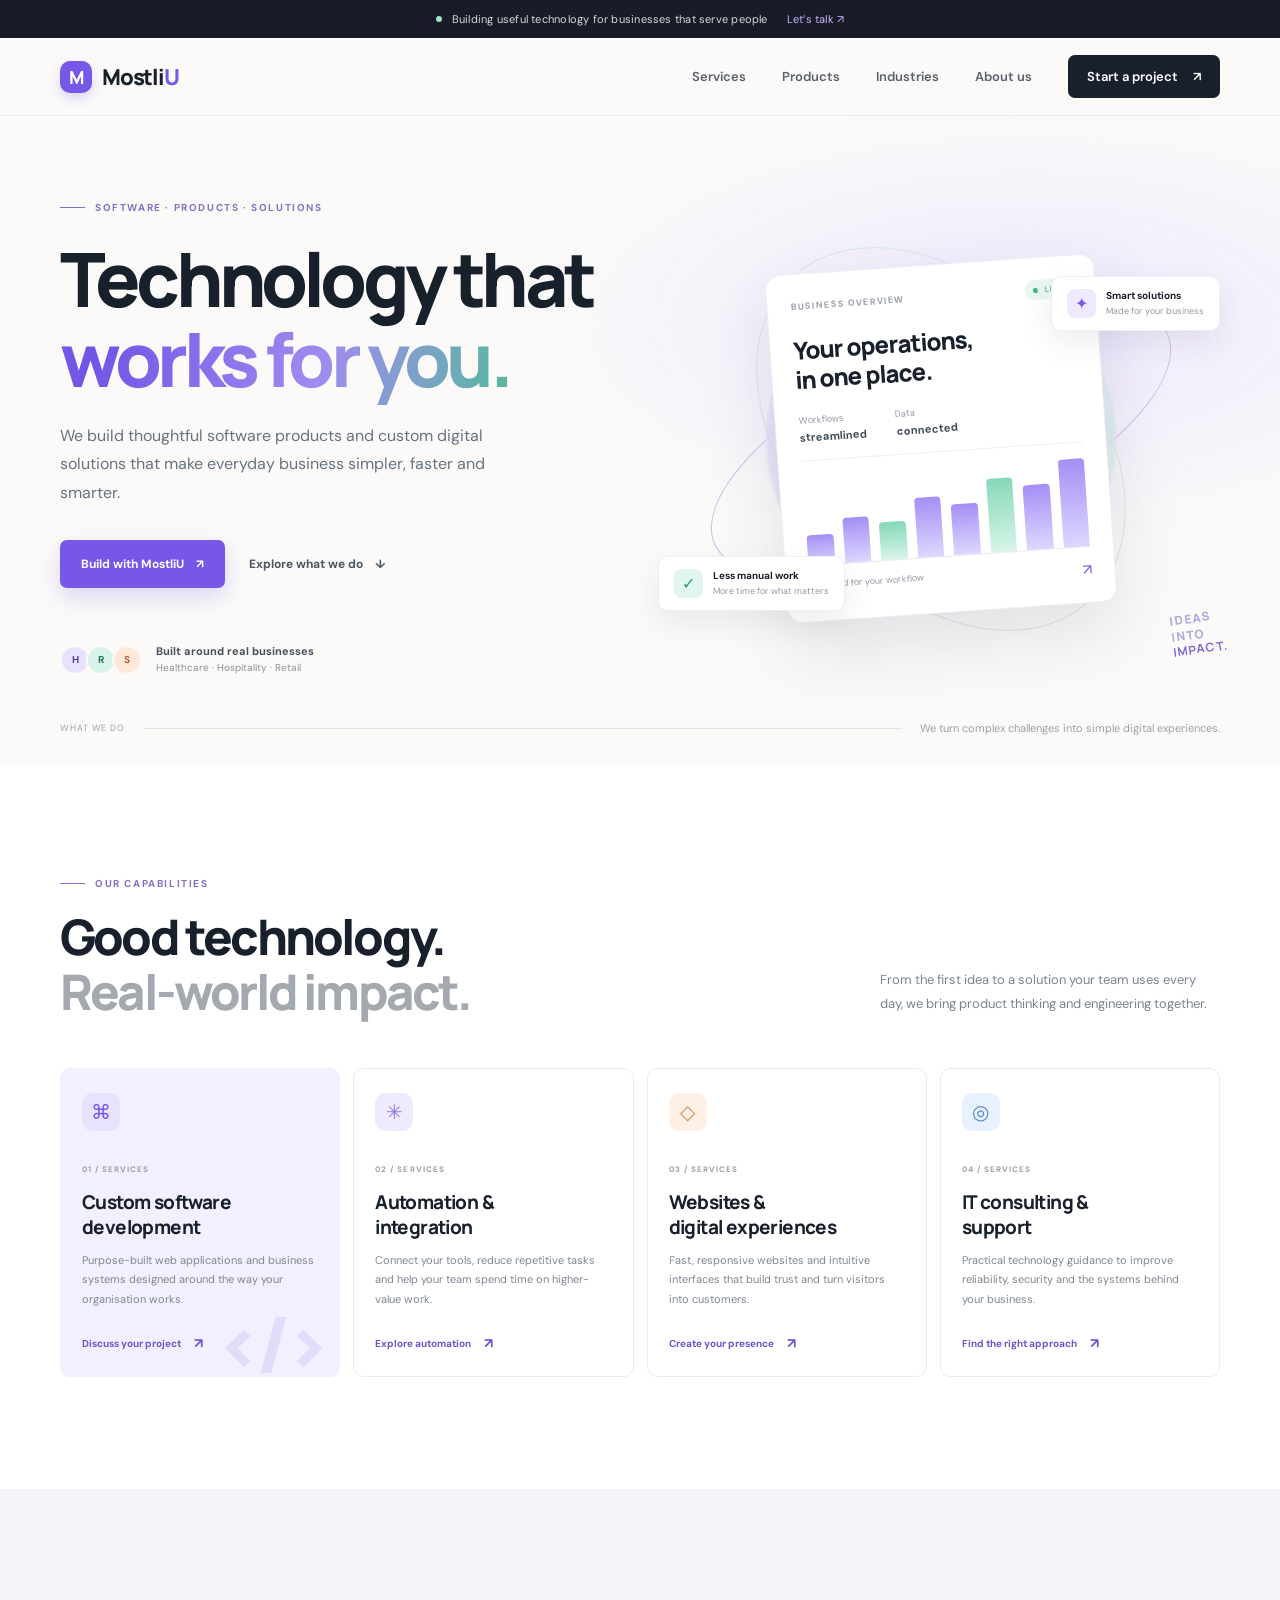
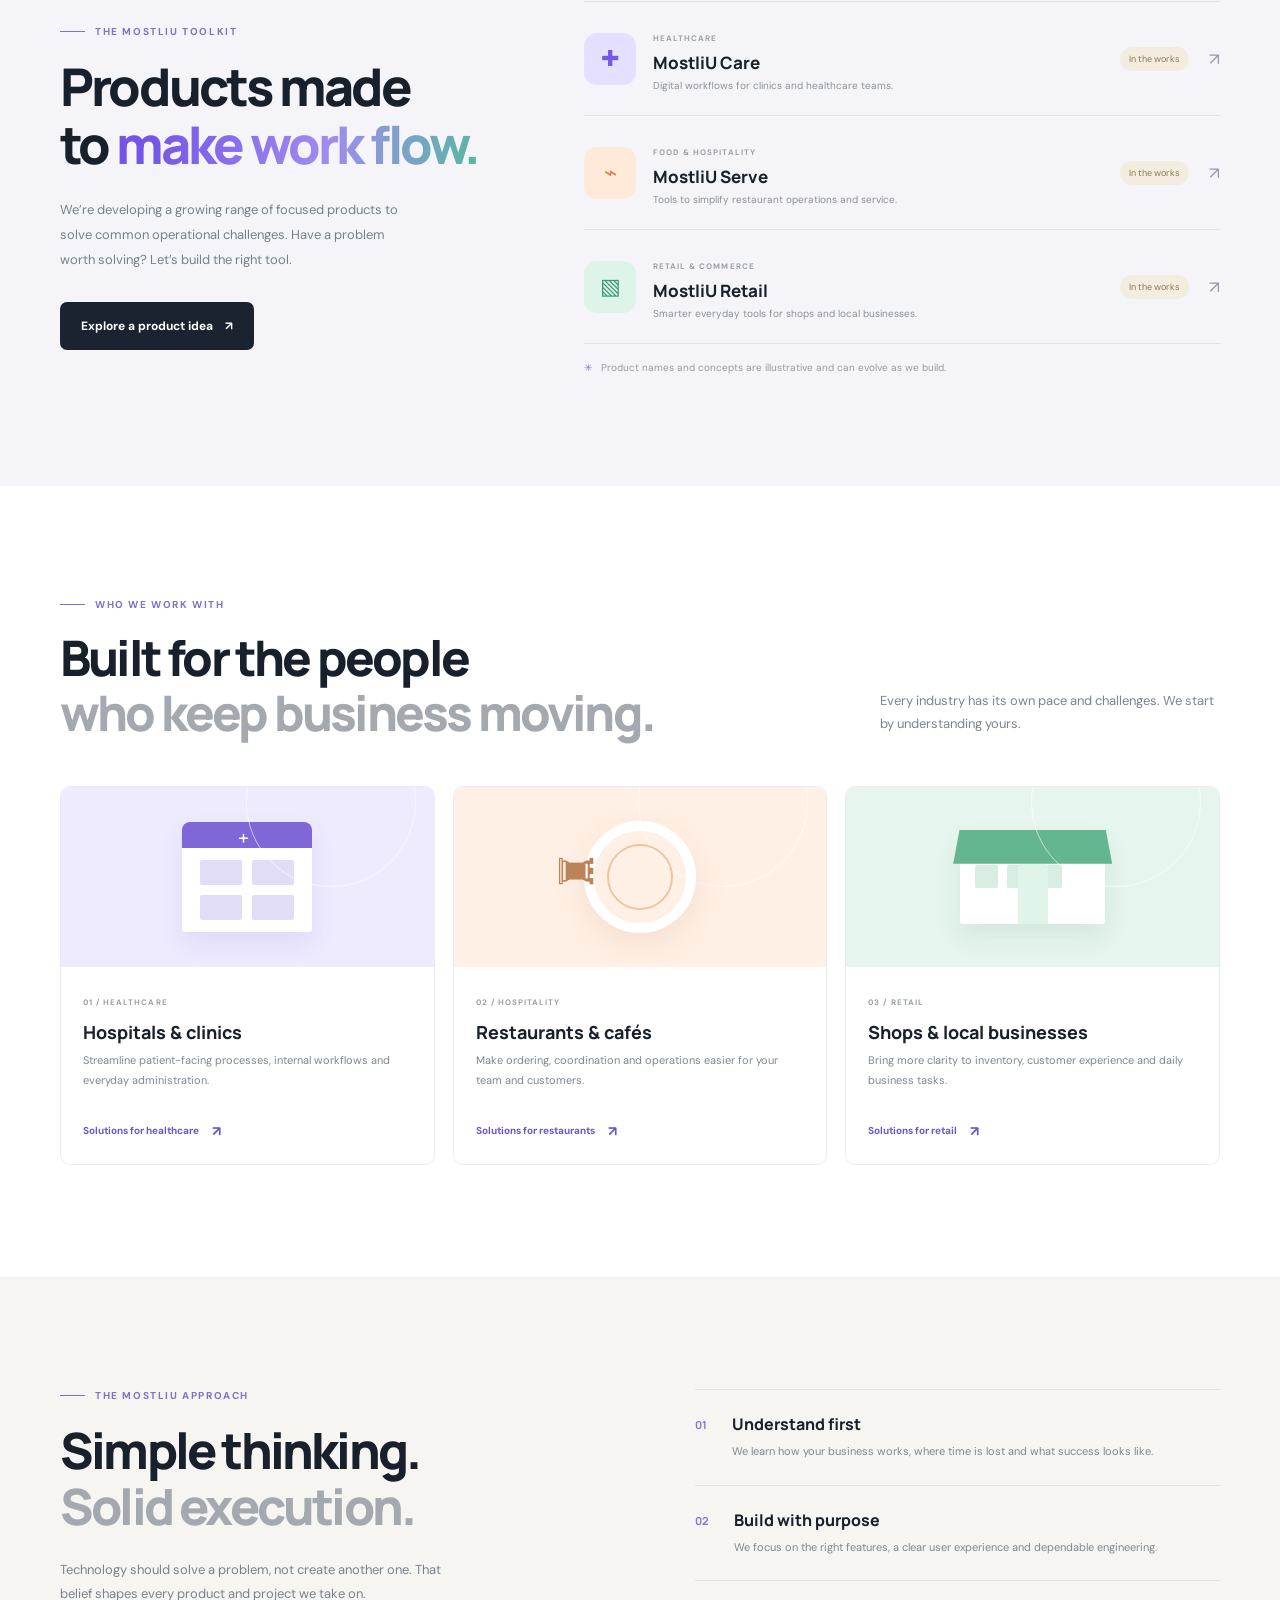
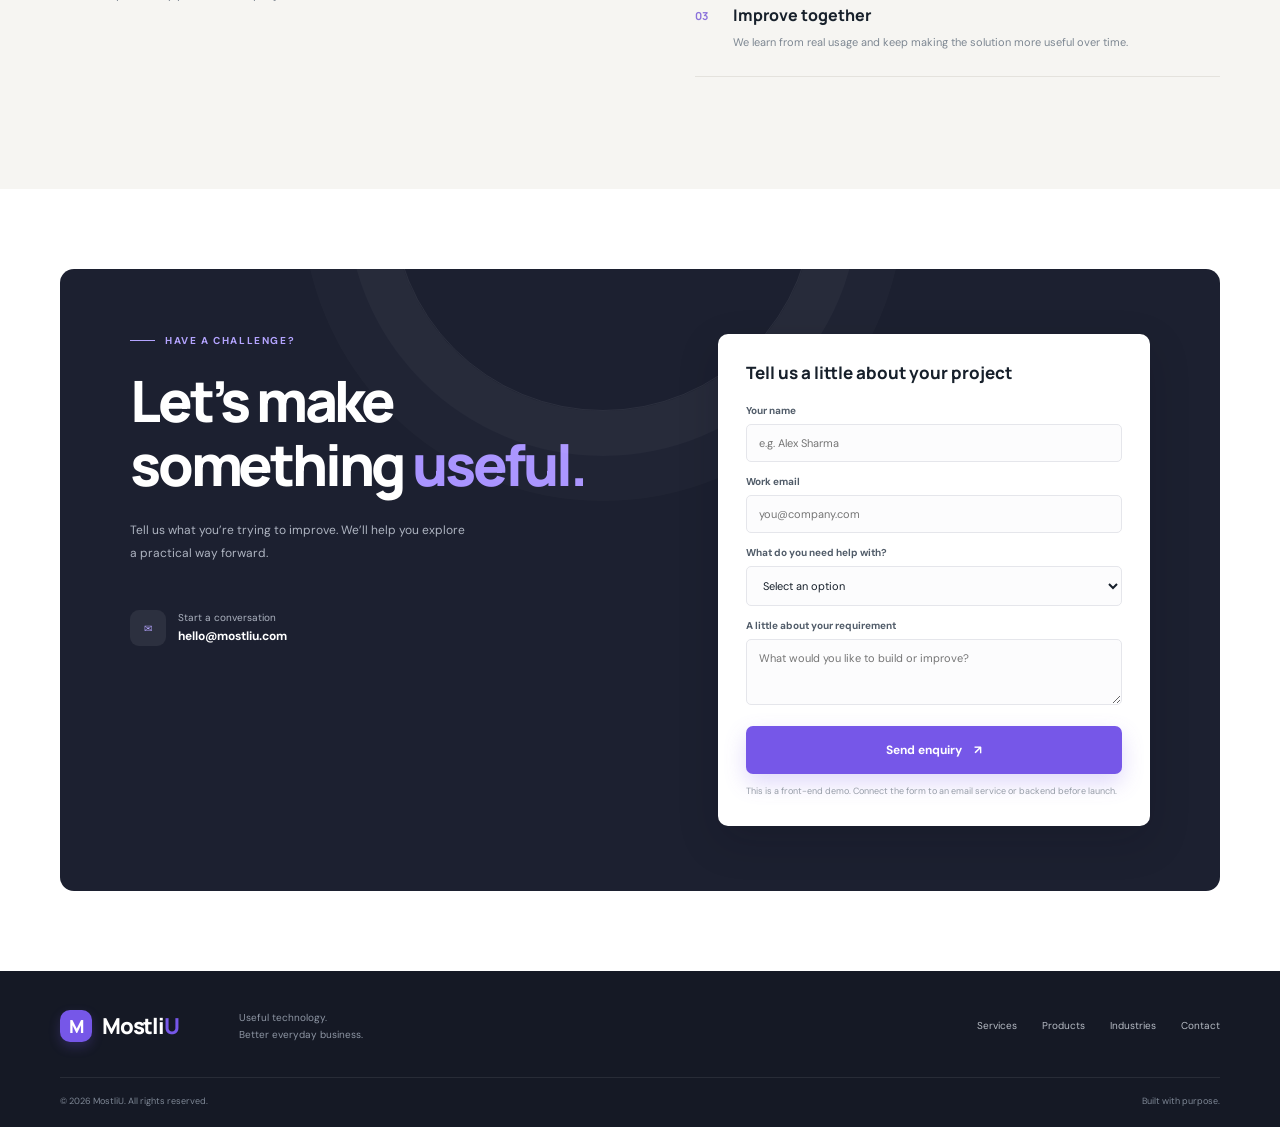
==== index.html @ 5605ac16 "Add files via upload" ====
<!DOCTYPE html>
<html lang="en">
<head>
  <meta charset="UTF-8" />
  <meta name="viewport" content="width=device-width, initial-scale=1.0" />
  <meta name="description" content="MostliU builds practical software products and digital solutions for hospitals, restaurants, retailers and growing businesses." />
  <title>MostliU — Software that moves your business forward</title>
  <link rel="preconnect" href="https://fonts.googleapis.com">
  <link rel="preconnect" href="https://fonts.gstatic.com" crossorigin>
  <link href="https://fonts.googleapis.com/css2?family=DM+Sans:wght@400;500;600;700&family=Manrope:wght@400;500;600;700;800&display=swap" rel="stylesheet">
  <link rel="stylesheet" href="styles.css" />
</head>
<body>
  <div class="announcement">
    <span class="announcement-dot"></span>
    Building useful technology for businesses that serve people
    <a href="#contact">Let’s talk <span aria-hidden="true">↗</span></a>
  </div>

  <header class="site-header">
    <nav class="nav container" aria-label="Main navigation">
      <a class="brand" href="#home" aria-label="MostliU home">
        <span class="brand-mark">M</span><span>Mostli<span class="brand-accent">U</span></span>
      </a>
      <button class="menu-toggle" id="menuToggle" aria-label="Open navigation" aria-expanded="false">
        <span></span><span></span>
      </button>
      <div class="nav-links" id="navLinks">
        <a href="#services">Services</a>
        <a href="#products">Products</a>
        <a href="#industries">Industries</a>
        <a href="#about">About us</a>
        <a class="nav-cta" href="#contact">Start a project <span>↗</span></a>
      </div>
    </nav>
  </header>

  <main>
    <section class="hero section" id="home">
      <div class="hero-grid container">
        <div class="hero-copy">
          <div class="eyebrow"><span class="eyebrow-line"></span> SOFTWARE · PRODUCTS · SOLUTIONS</div>
          <h1>Technology that<br><span class="text-gradient">works for you.</span></h1>
          <p class="hero-description">We build thoughtful software products and custom digital solutions that make everyday business simpler, faster and smarter.</p>
          <div class="hero-actions">
            <a class="button button-primary" href="#contact">Build with MostliU <span>↗</span></a>
            <a class="button button-quiet" href="#services">Explore what we do <span>↓</span></a>
          </div>
          <div class="hero-proof">
            <div class="proof-avatars"><span>H</span><span>R</span><span>S</span></div>
            <p><strong>Built around real businesses</strong><br><span>Healthcare · Hospitality · Retail</span></p>
          </div>
        </div>
        <div class="hero-visual" aria-label="Illustration of connected business software">
          <div class="visual-orbit orbit-one"></div><div class="visual-orbit orbit-two"></div>
          <div class="visual-glow"></div>
          <div class="dashboard-card">
            <div class="dash-top"><span class="dash-label">BUSINESS OVERVIEW</span><span class="live-pill"><i></i> LIVE</span></div>
            <div class="dash-heading">Your operations,<br>in one place.</div>
            <div class="dash-stats">
              <div><span>Workflows</span><strong> streamlined</strong></div>
              <div><span>Data</span><strong> connected</strong></div>
            </div>
            <div class="chart"><div class="chart-bars"><i style="height:34%"></i><i style="height:51%"></i><i style="height:43%"></i><i style="height:68%"></i><i style="height:58%"></i><i style="height:84%"></i><i style="height:73%"></i><i style="height:100%"></i></div></div>
            <div class="dash-footer"><span>Designed for your workflow</span><span class="footer-arrow">↗</span></div>
          </div>
          <div class="float-card float-card-top"><span class="float-icon purple">✦</span><div><strong>Smart solutions</strong><small>Made for your business</small></div></div>
          <div class="float-card float-card-bottom"><span class="float-icon mint">✓</span><div><strong>Less manual work</strong><small>More time for what matters</small></div></div>
          <div class="hero-stamp">IDEAS<br>INTO<br><b>IMPACT.</b></div>
        </div>
      </div>
      <div class="hero-bottom container"><span>WHAT WE DO</span><div></div><span>We turn complex challenges into simple digital experiences.</span></div>
    </section>

    <section class="section services-section" id="services">
      <div class="container">
        <div class="section-heading">
          <div><div class="eyebrow"><span class="eyebrow-line"></span> OUR CAPABILITIES</div><h2>Good technology.<br><span class="muted-heading">Real-world impact.</span></h2></div>
          <p>From the first idea to a solution your team uses every day, we bring product thinking and engineering together.</p>
        </div>
        <div class="service-grid">
          <article class="service-card service-featured">
            <div class="card-icon">⌘</div><span class="card-number">01 / SERVICES</span>
            <h3>Custom software<br>development</h3>
            <p>Purpose-built web applications and business systems designed around the way your organisation works.</p>
            <a href="#contact" class="text-link">Discuss your project <span>↗</span></a>
            <div class="service-decoration decoration-code">&lt;/&gt;</div>
          </article>
          <article class="service-card">
            <div class="card-icon icon-lilac">✳</div><span class="card-number">02 / SERVICES</span>
            <h3>Automation &<br>integration</h3>
            <p>Connect your tools, reduce repetitive tasks and help your team spend time on higher-value work.</p>
            <a href="#contact" class="text-link">Explore automation <span>↗</span></a>
          </article>
          <article class="service-card">
            <div class="card-icon icon-peach">◇</div><span class="card-number">03 / SERVICES</span>
            <h3>Websites &<br>digital experiences</h3>
            <p>Fast, responsive websites and intuitive interfaces that build trust and turn visitors into customers.</p>
            <a href="#contact" class="text-link">Create your presence <span>↗</span></a>
          </article>
          <article class="service-card">
            <div class="card-icon icon-blue">◎</div><span class="card-number">04 / SERVICES</span>
            <h3>IT consulting &<br>support</h3>
            <p>Practical technology guidance to improve reliability, security and the systems behind your business.</p>
            <a href="#contact" class="text-link">Find the right approach <span>↗</span></a>
          </article>
        </div>
      </div>
    </section>

    <section class="section products-section" id="products">
      <div class="container product-layout">
        <div class="product-intro">
          <div class="eyebrow"><span class="eyebrow-line"></span> THE MOSTLIU TOOLKIT</div>
          <h2>Products made<br>to <span class="text-gradient">make work flow.</span></h2>
          <p>We’re developing a growing range of focused products to solve common operational challenges. Have a problem worth solving? Let’s build the right tool.</p>
          <a class="button button-dark" href="#contact">Explore a product idea <span>↗</span></a>
        </div>
        <div class="product-list">
          <article class="product-item">
            <div class="product-symbol symbol-hospital">✚</div>
            <div class="product-info"><span class="product-type">HEALTHCARE</span><h3>MostliU Care</h3><p>Digital workflows for clinics and healthcare teams.</p></div>
            <span class="product-status">In the works</span><span class="product-arrow">↗</span>
          </article>
          <article class="product-item">
            <div class="product-symbol symbol-food">⌁</div>
            <div class="product-info"><span class="product-type">FOOD & HOSPITALITY</span><h3>MostliU Serve</h3><p>Tools to simplify restaurant operations and service.</p></div>
            <span class="product-status">In the works</span><span class="product-arrow">↗</span>
          </article>
          <article class="product-item">
            <div class="product-symbol symbol-shop">▧</div>
            <div class="product-info"><span class="product-type">RETAIL & COMMERCE</span><h3>MostliU Retail</h3><p>Smarter everyday tools for shops and local businesses.</p></div>
            <span class="product-status">In the works</span><span class="product-arrow">↗</span>
          </article>
          <div class="product-note"><span>✳</span> Product names and concepts are illustrative and can evolve as we build.</div>
        </div>
      </div>
    </section>

    <section class="section industries-section" id="industries">
      <div class="container">
        <div class="section-heading industries-heading">
          <div><div class="eyebrow"><span class="eyebrow-line"></span> WHO WE WORK WITH</div><h2>Built for the people<br><span class="muted-heading">who keep business moving.</span></h2></div>
          <p>Every industry has its own pace and challenges. We start by understanding yours.</p>
        </div>
        <div class="industry-grid">
          <article class="industry-card">
            <div class="industry-art hospital-art"><div class="hospital-building"><span>+</span><i></i><i></i><i></i><i></i></div><div class="art-orb"></div></div>
            <div class="industry-content"><span>01 / HEALTHCARE</span><h3>Hospitals & clinics</h3><p>Streamline patient-facing processes, internal workflows and everyday administration.</p><a href="#contact" class="text-link">Solutions for healthcare <span>↗</span></a></div>
          </article>
          <article class="industry-card">
            <div class="industry-art restaurant-art"><div class="plate"><div></div></div><div class="fork">♜</div><div class="art-orb"></div></div>
            <div class="industry-content"><span>02 / HOSPITALITY</span><h3>Restaurants & cafés</h3><p>Make ordering, coordination and operations easier for your team and customers.</p><a href="#contact" class="text-link">Solutions for restaurants <span>↗</span></a></div>
          </article>
          <article class="industry-card">
            <div class="industry-art retail-art"><div class="store"><span></span><i></i><i></i><i></i></div><div class="art-orb"></div></div>
            <div class="industry-content"><span>03 / RETAIL</span><h3>Shops & local businesses</h3><p>Bring more clarity to inventory, customer experience and daily business tasks.</p><a href="#contact" class="text-link">Solutions for retail <span>↗</span></a></div>
          </article>
        </div>
      </div>
    </section>

    <section class="section approach-section" id="about">
      <div class="container approach-layout">
        <div><div class="eyebrow"><span class="eyebrow-line"></span> THE MOSTLIU APPROACH</div><h2>Simple thinking.<br><span class="muted-heading">Solid execution.</span></h2><p class="approach-lead">Technology should solve a problem, not create another one. That belief shapes every product and project we take on.</p></div>
        <div class="steps">
          <div class="step"><span>01</span><div><h3>Understand first</h3><p>We learn how your business works, where time is lost and what success looks like.</p></div></div>
          <div class="step"><span>02</span><div><h3>Build with purpose</h3><p>We focus on the right features, a clear user experience and dependable engineering.</p></div></div>
          <div class="step"><span>03</span><div><h3>Improve together</h3><p>We learn from real usage and keep making the solution more useful over time.</p></div></div>
        </div>
      </div>
    </section>

    <section class="contact-section section" id="contact">
      <div class="container contact-panel">
        <div class="contact-copy"><div class="eyebrow eyebrow-light"><span class="eyebrow-line"></span> HAVE A CHALLENGE?</div><h2>Let’s make<br>something <span>useful.</span></h2><p>Tell us what you’re trying to improve. We’ll help you explore a practical way forward.</p><div class="contact-detail"><span class="contact-detail-icon">✉</span><span>Start a conversation<br><strong>hello@mostliu.com</strong></span></div></div>
        <form class="contact-form" id="contactForm">
          <h3>Tell us a little about your project</h3>
          <label for="name">Your name</label><input id="name" name="name" type="text" placeholder="e.g. Alex Sharma" required>
          <label for="email">Work email</label><input id="email" name="email" type="email" placeholder="you@company.com" required>
          <label for="business">What do you need help with?</label>
          <select id="business" name="business" required><option value="">Select an option</option><option>Custom software</option><option>Hospital / healthcare solution</option><option>Restaurant / hospitality solution</option><option>Retail / shop solution</option><option>Website development</option><option>Automation / integration</option><option>Something else</option></select>
          <label for="message">A little about your requirement</label><textarea id="message" name="message" rows="3" placeholder="What would you like to build or improve?"></textarea>
          <button class="button button-primary submit-button" type="submit">Send enquiry <span>↗</span></button>
          <p class="form-message" id="formMessage" role="status">This is a front-end demo. Connect the form to an email service or backend before launch.</p>
        </form>
      </div>
    </section>
  </main>

  <footer class="footer">
    <div class="container footer-main"><a class="brand brand-footer" href="#home"><span class="brand-mark">M</span><span>Mostli<span class="brand-accent">U</span></span></a><p>Useful technology.<br>Better everyday business.</p><div class="footer-links"><a href="#services">Services</a><a href="#products">Products</a><a href="#industries">Industries</a><a href="#contact">Contact</a></div></div>
    <div class="container footer-bottom"><span>© <span id="year"></span> MostliU. All rights reserved.</span><span>Built with purpose.</span></div>
  </footer>
  <script src="script.js"></script>
</body>
</html>
---- styles.css ----
@import url('https://fonts.googleapis.com/css2?family=DM+Sans:wght@400;500;600;700&family=Manrope:wght@400;500;600;700;800&display=swap');
:root{--ink:#17202b;--muted:#66717e;--purple:#7657e8;--purple-dark:#5c40c7;--mint:#baf2dd;--paper:#fbfaf8;--line:#e9e8e5;--font:'DM Sans',sans-serif;--display:'Manrope',sans-serif}
*{box-sizing:border-box}html{scroll-behavior:smooth;scroll-padding-top:90px}body{margin:0;background:var(--paper);color:var(--ink);font-family:var(--font);-webkit-font-smoothing:antialiased}a{color:inherit;text-decoration:none}.container{width:min(1160px,calc(100% - 48px));margin:auto}.section{padding:112px 0}.announcement{height:38px;background:#191b27;color:#d8d7e1;display:flex;align-items:center;justify-content:center;gap:10px;font-size:11px;letter-spacing:.02em}.announcement a{color:#c6b8ff;margin-left:9px}.announcement-dot{width:6px;height:6px;border-radius:50%;background:#9ee6c8}.site-header{height:78px;background:rgba(251,250,248,.92);backdrop-filter:blur(12px);position:sticky;top:0;z-index:10;border-bottom:1px solid rgba(20,25,35,.06)}.nav{height:100%;display:flex;align-items:center;justify-content:space-between}.brand{display:flex;align-items:center;gap:10px;font:800 22px var(--display);letter-spacing:-1.2px}.brand-mark{height:32px;width:32px;border-radius:10px;background:var(--purple);color:white;display:grid;place-items:center;font:800 18px var(--display);letter-spacing:-1px;box-shadow:0 5px 12px #7657e83d}.brand-accent{color:var(--purple)}.nav-links{display:flex;align-items:center;gap:36px;font-size:13px;font-weight:600;color:#58616d}.nav-links>a:not(.nav-cta):hover,.footer-links a:hover{color:var(--purple)}.nav-cta{background:var(--ink);color:white;padding:13px 19px;border-radius:7px}.nav-cta span,.button span{margin-left:12px}.menu-toggle{display:none;background:none;border:0;padding:8px}.menu-toggle span{display:block;width:23px;height:2px;background:var(--ink);margin:5px}
.hero{padding:85px 0 30px;overflow:hidden;background:radial-gradient(ellipse at 80% 32%,#eee9ff 0,transparent 36%),var(--paper)}.hero-grid{display:grid;grid-template-columns:1fr 1fr;align-items:center;gap:45px;min-height:475px}.eyebrow{display:flex;align-items:center;gap:10px;color:#8270c6;font-size:10px;font-weight:700;letter-spacing:.16em}.eyebrow-line{width:25px;height:1px;background:currentColor}.hero h1,.section h2,.contact-copy h2{font:800 clamp(48px,6vw,75px)/1.07 var(--display);letter-spacing:-4.8px;margin:25px 0 22px}.text-gradient{background:linear-gradient(100deg,#7455e6 10%,#a08bf0 58%,#57b99e 100%);-webkit-background-clip:text;background-clip:text;color:transparent}.hero-description{max-width:480px;color:#687381;font-size:16px;line-height:1.8}.hero-actions{display:flex;align-items:center;gap:24px;margin-top:32px}.button{display:inline-flex;align-items:center;justify-content:center;border:0;border-radius:7px;padding:16px 21px;font:700 12px var(--font);cursor:pointer;transition:transform .2s,box-shadow .2s}.button:hover{transform:translateY(-2px)}.button-primary{background:var(--purple);color:white;box-shadow:0 9px 22px #7657e83b}.button-primary:hover{background:var(--purple-dark);box-shadow:0 12px 26px #7657e84a}.button-quiet{padding-left:0;color:#4c5663}.hero-proof{display:flex;align-items:center;gap:14px;margin-top:55px}.proof-avatars{display:flex;padding-left:4px}.proof-avatars span{width:30px;height:30px;margin-left:-4px;border:2px solid var(--paper);border-radius:50%;display:grid;place-items:center;font-size:10px;font-weight:700;color:#4d3b9e;background:#e9e2ff}.proof-avatars span:nth-child(2){background:#d9f3e8;color:#27795d}.proof-avatars span:nth-child(3){background:#ffe8d8;color:#a75c37}.hero-proof p{font-size:10px;line-height:1.6;color:#88909a;margin:0}.hero-proof strong{font-size:11px;color:#46505c}.hero-visual{height:450px;position:relative;display:grid;place-items:center}.visual-glow{position:absolute;width:350px;height:350px;border-radius:50%;background:linear-gradient(135deg,#e5dcff,#d9f5e9);filter:blur(1px);opacity:.8}.visual-orbit{position:absolute;border:1px solid #c9bee9;border-radius:50%;transform:rotate(-25deg)}.orbit-one{width:500px;height:190px}.orbit-two{width:440px;height:300px;transform:rotate(48deg);border-color:#d6e9e1}.dashboard-card{position:relative;width:330px;background:#fff;border:1px solid #efedf3;border-radius:15px;padding:22px 23px;box-shadow:0 28px 70px #44376b22;transform:rotate(-4deg);z-index:2}.dash-top{display:flex;justify-content:space-between;align-items:center}.dash-label,.card-number,.product-type,.industry-content>span{font-size:9px;letter-spacing:.13em;font-weight:700;color:#9aa0aa}.live-pill{font-size:8px;letter-spacing:.1em;color:#3c9c78;background:#e8f8f0;border-radius:20px;padding:5px 8px}.live-pill i{display:inline-block;width:5px;height:5px;background:#43b78b;border-radius:50%;margin-right:4px}.dash-heading{font:800 24px/1.2 var(--display);letter-spacing:-1px;margin:20px 0}.dash-stats{display:flex;gap:30px;border-bottom:1px solid #eeeef1;padding-bottom:16px}.dash-stats div{display:flex;flex-direction:column;gap:4px}.dash-stats span{font-size:9px;color:#9299a3}.dash-stats strong{font-size:11px;color:#414c59}.chart{height:105px;padding:16px 0 0}.chart-bars{height:100%;display:flex;align-items:end;gap:10px;border-bottom:1px solid #eceaf1}.chart-bars i{flex:1;border-radius:4px 4px 0 0;background:linear-gradient(180deg,#a58ef5,#ded7ff)}.chart-bars i:nth-child(3n){background:linear-gradient(180deg,#86d8b9,#d7f5e8)}.dash-footer{display:flex;justify-content:space-between;color:#969da7;font-size:9px;padding-top:13px}.footer-arrow{color:var(--purple);font-size:15px}.float-card{position:absolute;z-index:3;background:white;border:1px solid #f0edf4;border-radius:10px;padding:12px 15px;display:flex;align-items:center;gap:10px;box-shadow:0 12px 30px #35304a16}.float-card strong,.float-card small{display:block}.float-card strong{font-size:10px}.float-card small{font-size:9px;color:#939aa5;margin-top:3px}.float-card-top{top:62px;right:0}.float-card-bottom{bottom:53px;left:-5px}.float-icon{width:29px;height:29px;border-radius:8px;display:grid;place-items:center}.purple{background:#eee9ff;color:#7657e8}.mint{background:#e1f7ed;color:#309b72}.hero-stamp{position:absolute;right:-6px;bottom:7px;font:800 12px/1.3 var(--display);letter-spacing:.1em;color:#b4a9df;transform:rotate(-8deg);z-index:1}.hero-stamp b{color:#8068d4}.hero-bottom{display:flex;align-items:center;gap:18px;margin-top:45px;color:#9ba1a9;font-size:9px;letter-spacing:.1em}.hero-bottom div{height:1px;background:#e8e5e0;flex:1}.hero-bottom span:last-child{letter-spacing:0;font-size:11px}
.services-section{background:white}.section-heading{display:flex;align-items:end;justify-content:space-between;gap:40px;margin-bottom:48px}.section h2{font-size:49px;letter-spacing:-2.8px;line-height:1.12;margin:20px 0 0}.muted-heading{color:#a4a9b0}.section-heading>p{max-width:340px;color:#7b8490;font-size:13px;line-height:1.8;margin:0 0 5px}.service-grid{display:grid;grid-template-columns:repeat(4,1fr);gap:13px}.service-card{position:relative;overflow:hidden;min-height:300px;border:1px solid #ececf0;border-radius:10px;padding:24px 21px;background:#fff;transition:transform .2s,box-shadow .2s}.service-card:hover,.industry-card:hover{transform:translateY(-4px);box-shadow:0 15px 35px #2923440c}.service-featured{background:#f2efff;border-color:#f2efff}.card-icon{height:38px;width:38px;display:grid;place-items:center;border-radius:10px;background:#e8e1ff;color:#7657e8;font-size:20px;margin-bottom:25px}.icon-lilac{background:#f0eaff;color:#9479df}.icon-peach{background:#fff0e5;color:#d68b59}.icon-blue{background:#e8f1ff;color:#5789c8}.card-number{font-size:8px}.service-card h3{font:750 19px/1.3 var(--display);letter-spacing:-.6px;margin:13px 0 10px}.service-card p,.industry-content p{font-size:11px;line-height:1.8;color:#7d8792}.text-link{font-size:10px;font-weight:700;color:#6d54ce;display:inline-flex;gap:13px;align-items:center;margin-top:13px}.text-link span{font-size:14px}.decoration-code{position:absolute;right:14px;bottom:-20px;font:800 78px var(--display);color:#e2dcfa;letter-spacing:-8px}
.products-section{background:#f5f4f8}.product-layout{display:grid;grid-template-columns:.8fr 1.2fr;gap:100px;align-items:center}.product-intro h2{font-size:52px}.product-intro>p{font-size:13px;line-height:1.9;color:#77818d;max-width:360px;margin:24px 0 30px}.button-dark{background:#1c2330;color:#fff}.product-list{border-top:1px solid #e3e1e9}.product-item{display:flex;align-items:center;gap:17px;padding:23px 0;border-bottom:1px solid #e3e1e9}.product-symbol{width:52px;height:52px;border-radius:13px;display:grid;place-items:center;font-size:22px;flex-shrink:0}.symbol-hospital{background:#e5e0ff;color:#7657e8}.symbol-food{background:#ffe9d9;color:#d98249}.symbol-shop{background:#ddf4e9;color:#399b72}.product-info{flex:1}.product-type{font-size:8px}.product-info h3{font:750 17px var(--display);margin:5px 0}.product-info p{font-size:10px;color:#89919c;margin:0}.product-status{font-size:9px;color:#8b7a54;background:#f2eddf;padding:6px 9px;border-radius:20px;white-space:nowrap}.product-arrow{font-size:17px;color:#9b94ae;margin-left:3px}.product-note{font-size:10px;color:#959aa3;margin-top:17px}.product-note span{color:#8a72dd;margin-right:6px}
.industries-section{background:white}.industries-heading{margin-bottom:45px}.industry-grid{display:grid;grid-template-columns:repeat(3,1fr);gap:18px}.industry-card{border:1px solid #ececf0;border-radius:10px;overflow:hidden;transition:transform .2s,box-shadow .2s}.industry-art{height:180px;position:relative;overflow:hidden;display:grid;place-items:center}.hospital-art{background:#eeeaff}.restaurant-art{background:#fff0e5}.retail-art{background:#e6f5ed}.art-orb{position:absolute;width:170px;height:170px;border-radius:50%;border:1px solid #ffffff9c;right:18px;top:-70px}.hospital-building{height:110px;width:130px;background:#fff;border-radius:8px 8px 3px 3px;box-shadow:0 12px 25px #6454a51a;position:relative;display:grid;grid-template-columns:repeat(2,1fr);gap:10px;padding:38px 18px 12px}.hospital-building:before{content:"";position:absolute;top:0;left:0;width:100%;height:26px;background:#8067d7;border-radius:8px 8px 0 0}.hospital-building span{position:absolute;top:2px;left:calc(50% - 9px);font-size:20px;color:#fff;z-index:1}.hospital-building i{background:#e2ddf7;border-radius:2px}.plate{width:112px;height:112px;border:10px solid #fff;border-radius:50%;box-shadow:0 10px 30px #b87a4b25;display:grid;place-items:center;z-index:1}.plate div{width:66px;height:66px;border:2px solid #f2c49d;border-radius:50%}.fork{position:absolute;font-size:47px;transform:rotate(90deg);color:#bd8358;left:calc(50% - 86px);top:53px;z-index:2}.store{width:145px;height:94px;background:white;border-radius:6px 6px 3px 3px;position:relative;box-shadow:0 12px 25px #397a5c1b;padding:35px 15px 10px;display:flex;gap:9px}.store:before{content:"";position:absolute;top:0;left:-7px;width:159px;height:34px;background:#63b68f;clip-path:polygon(4% 0,96% 0,100% 100%,0 100%)}.store span{position:absolute;top:34px;left:58px;width:30px;height:60px;background:#e1f4e9;border-radius:3px 3px 0 0}.store i{height:23px;width:23px;background:#d8eee2;border-radius:2px}.industry-content{padding:22px 22px 24px}.industry-content>span{font-size:8px}.industry-content h3{font:750 18px var(--display);margin:10px 0 7px}.industry-content p{min-height:59px;margin:0}.industry-content .text-link{margin-top:12px}
.approach-section{background:#f6f5f2}.approach-layout{display:grid;grid-template-columns:1fr 1fr;gap:110px}.approach-layout h2{font-size:50px}.approach-lead{max-width:400px;color:#79828d;font-size:13px;line-height:1.9;margin-top:24px}.steps{border-top:1px solid #e4e2dd}.step{display:flex;gap:25px;padding:23px 0;border-bottom:1px solid #e4e2dd}.step>span{font:700 11px var(--display);color:#8b72db;padding-top:4px}.step h3{font:750 16px var(--display);margin:0 0 7px}.step p{font-size:11px;color:#7d8792;line-height:1.8;margin:0}
.contact-section{padding:80px 0;background:white}.contact-panel{display:grid;grid-template-columns:1fr .85fr;gap:80px;padding:65px 70px;border-radius:14px;background:#1c2030;color:white;position:relative;overflow:hidden}.contact-panel:after{content:"";position:absolute;width:420px;height:420px;border-radius:50%;border:1px solid #ffffff12;right:35%;top:-280px;box-shadow:0 0 0 45px #ffffff08,0 0 0 90px #ffffff05}.eyebrow-light{color:#b4a4ff}.contact-copy h2{font-size:57px;letter-spacing:-3.2px;margin:22px 0}.contact-copy h2 span{color:#a994ff}.contact-copy>p{font-size:12px;line-height:1.9;color:#aeb4c1;max-width:340px}.contact-detail{display:flex;align-items:center;gap:12px;margin-top:45px;color:#aeb4c1;font-size:10px;line-height:1.7}.contact-detail strong{color:white;font-size:12px}.contact-detail-icon{width:36px;height:36px;border-radius:9px;background:#ffffff12;display:grid;place-items:center;color:#b6a5ff}.contact-form{position:relative;z-index:1;background:#fff;color:var(--ink);border-radius:10px;padding:27px 28px;box-shadow:0 15px 40px #090c182c}.contact-form h3{font:750 17px var(--display);margin:0 0 20px}.contact-form label{display:block;font-size:10px;font-weight:700;color:#515c69;margin:13px 0 7px}.contact-form input,.contact-form select,.contact-form textarea{width:100%;border:1px solid #e5e6eb;background:#fcfcfd;border-radius:5px;padding:11px 12px;font:11px var(--font);color:var(--ink);outline:none}.contact-form input:focus,.contact-form select:focus,.contact-form textarea:focus{border-color:#9a85ed;box-shadow:0 0 0 3px #7657e817}.contact-form textarea{resize:vertical}.submit-button{width:100%;margin-top:16px}.form-message{font-size:9px;line-height:1.6;color:#969da7;margin:10px 0 0}.footer{background:#151925;color:#fff;padding:38px 0 20px}.footer-main{display:flex;align-items:center;gap:60px;padding-bottom:34px}.brand-footer{color:#fff}.footer-main>p{font-size:10px;line-height:1.7;color:#8e96a4;margin:0}.footer-links{display:flex;gap:25px;margin-left:auto;font-size:10px;color:#b6bbc4}.footer-bottom{border-top:1px solid #ffffff15;padding-top:17px;display:flex;justify-content:space-between;font-size:9px;color:#7e8795}
@media(max-width:900px){.hero-grid{gap:10px}.hero h1{font-size:60px}.service-grid{grid-template-columns:repeat(2,1fr)}.product-layout{gap:45px}.contact-panel{gap:35px;padding:48px}.approach-layout{gap:50px}}
@media(max-width:680px){.container{width:min(100% - 36px,520px)}.section{padding:76px 0}.announcement{font-size:9px;padding:0 8px}.announcement a{margin-left:2px}.site-header{height:68px}.menu-toggle{display:block}.nav-links{display:none;position:absolute;top:68px;left:0;right:0;background:#fbfaf8;padding:18px 22px 25px;border-bottom:1px solid var(--line);flex-direction:column;align-items:stretch;gap:0}.nav-links.open{display:flex}.nav-links>a{padding:13px 5px}.nav-links .nav-cta{text-align:center;margin-top:10px}.hero{padding-top:55px}.hero-grid{grid-template-columns:1fr;gap:10px}.hero h1{font-size:54px;letter-spacing:-3.5px}.hero-description{font-size:14px}.hero-proof{margin-top:35px}.hero-visual{height:360px;margin-top:5px}.visual-glow{width:270px;height:270px}.orbit-one{width:370px}.orbit-two{width:330px}.dashboard-card{width:290px;padding:18px}.float-card-top{right:-2px;top:35px}.float-card-bottom{left:-2px;bottom:27px}.hero-stamp{right:2px}.hero-bottom{margin-top:28px;gap:10px}.hero-bottom span:last-child{max-width:190px;line-height:1.5}.section-heading{display:block;margin-bottom:35px}.section h2{font-size:39px;letter-spacing:-2px}.section-heading>p{margin-top:18px}.service-grid{grid-template-columns:1fr 1fr;gap:10px}.service-card{padding:18px 15px;min-height:315px}.service-card h3{font-size:17px}.service-card p{font-size:10px}.card-icon{margin-bottom:20px}.product-layout{grid-template-columns:1fr;gap:38px}.product-intro h2{font-size:44px}.product-item{gap:11px}.product-symbol{width:43px;height:43px}.product-info h3{font-size:15px}.product-info p{font-size:9px;line-height:1.5}.product-status{font-size:8px;padding:5px 7px}.industry-grid{grid-template-columns:1fr;gap:14px}.industry-art{height:170px}.industry-content p{min-height:0}.approach-layout{grid-template-columns:1fr;gap:35px}.approach-layout h2{font-size:43px}.contact-section{padding:55px 0}.contact-panel{grid-template-columns:1fr;gap:32px;padding:34px 22px}.contact-copy h2{font-size:49px}.contact-detail{margin-top:25px}.contact-form{padding:23px 19px}.footer-main{flex-wrap:wrap;gap:20px}.footer-main>p{margin-left:auto}.footer-links{width:100%;margin:10px 0 0;flex-wrap:wrap;gap:18px}.footer-bottom{font-size:8px}}
@media(max-width:390px){.hero h1{font-size:47px}.service-grid{grid-template-columns:1fr}.service-card{min-height:270px}.product-status{display:none}.section h2{font-size:35px}}
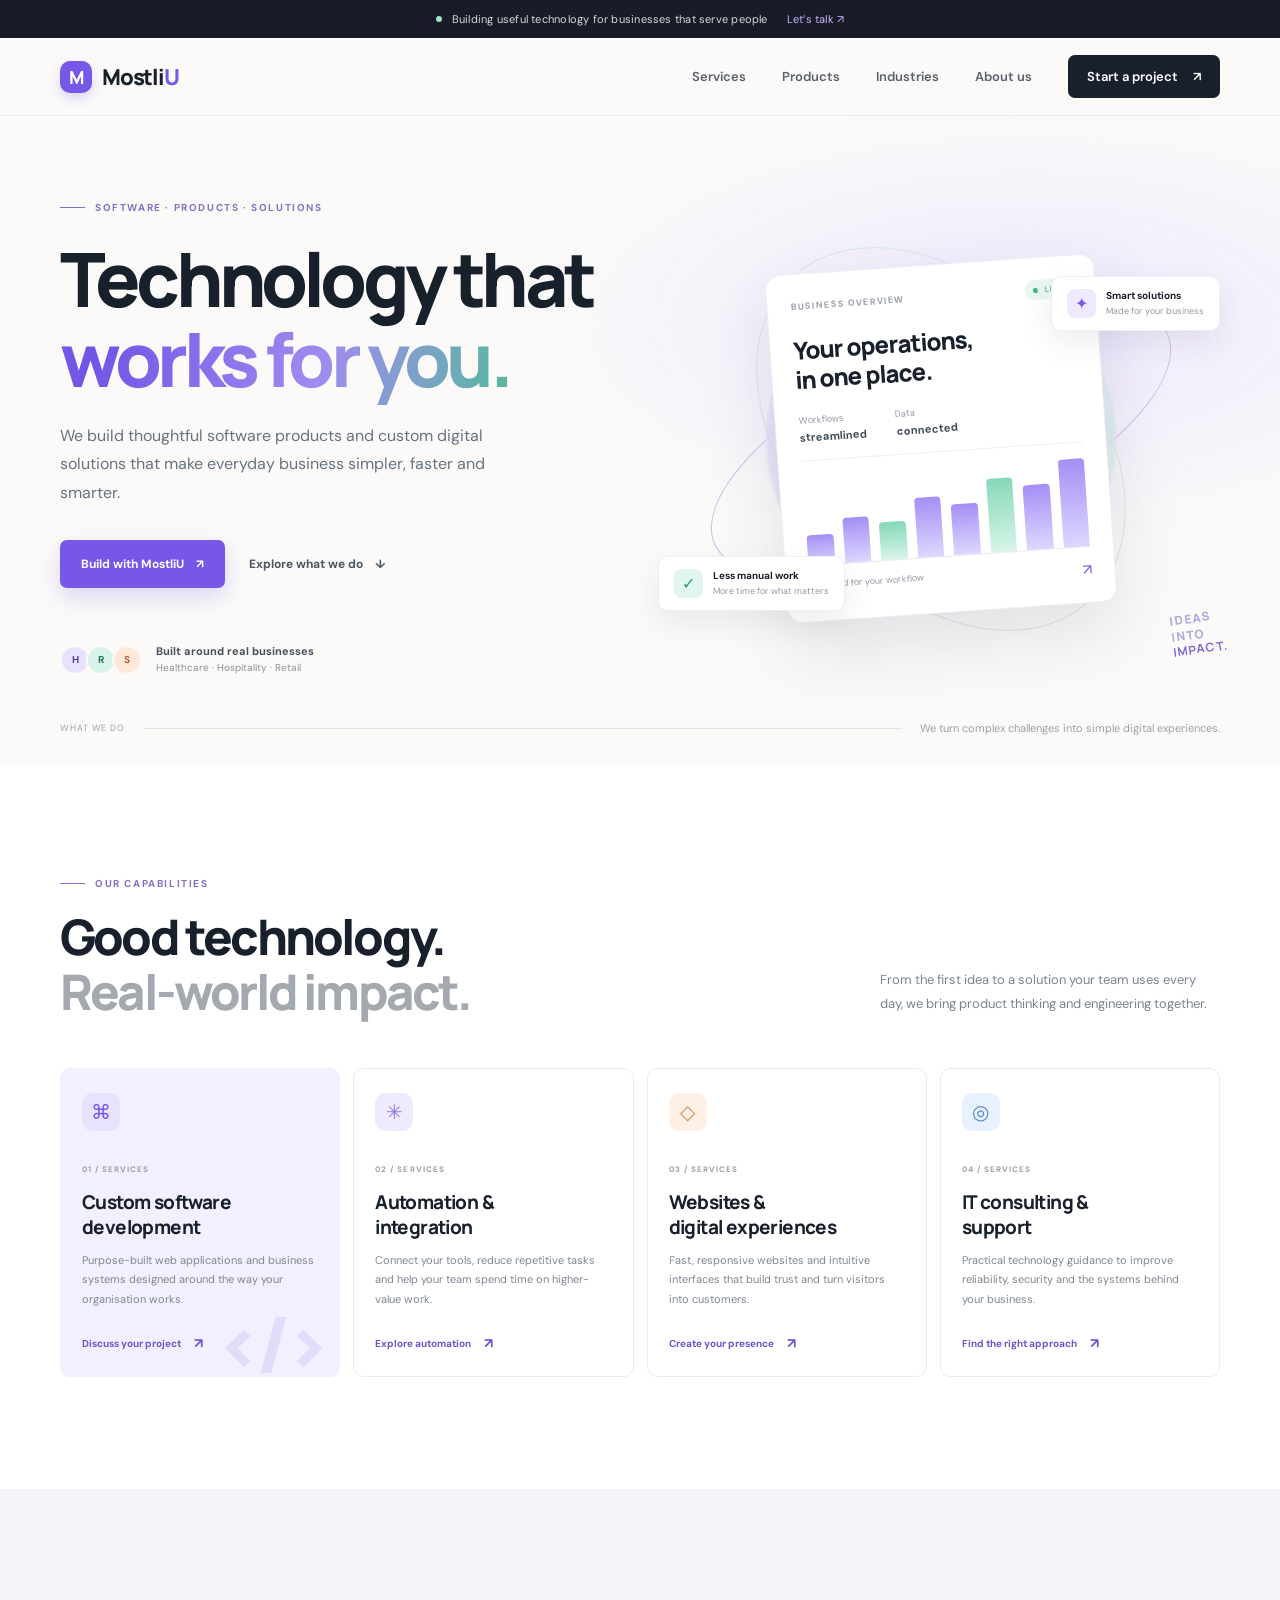
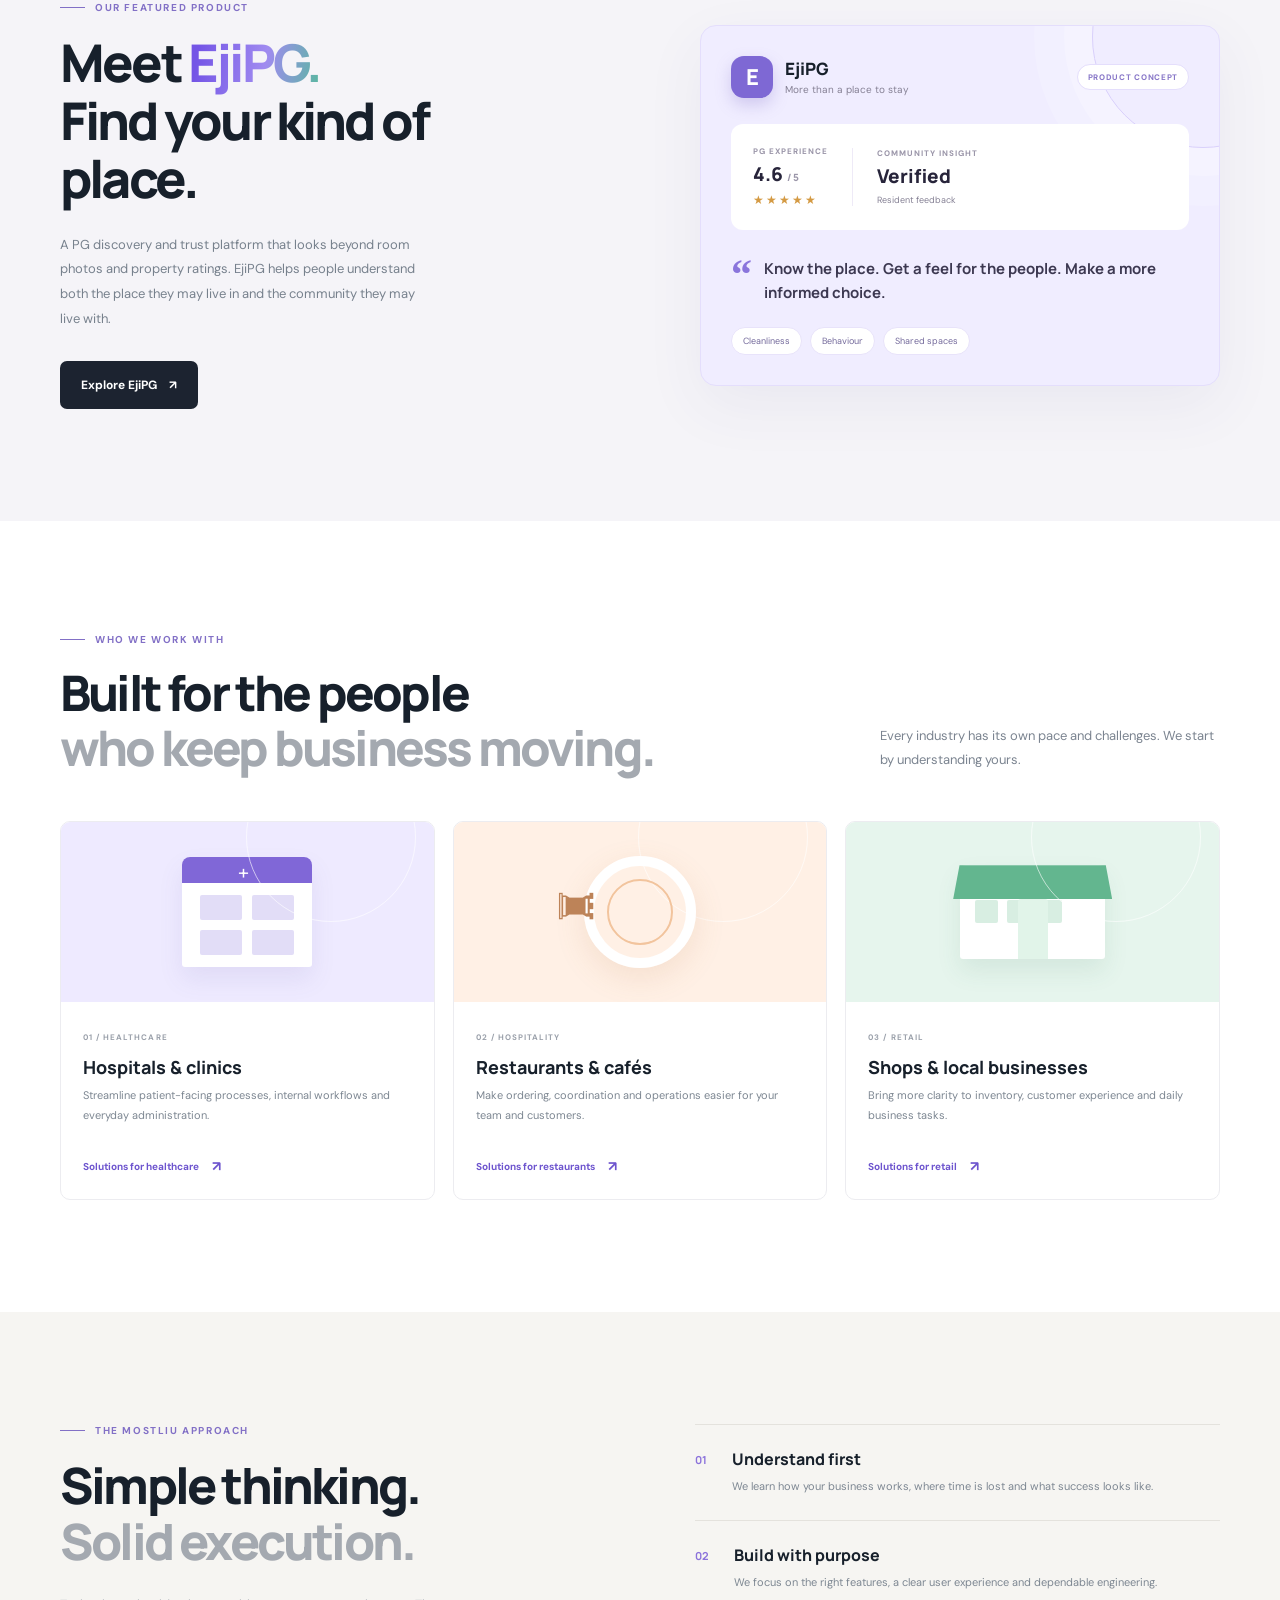
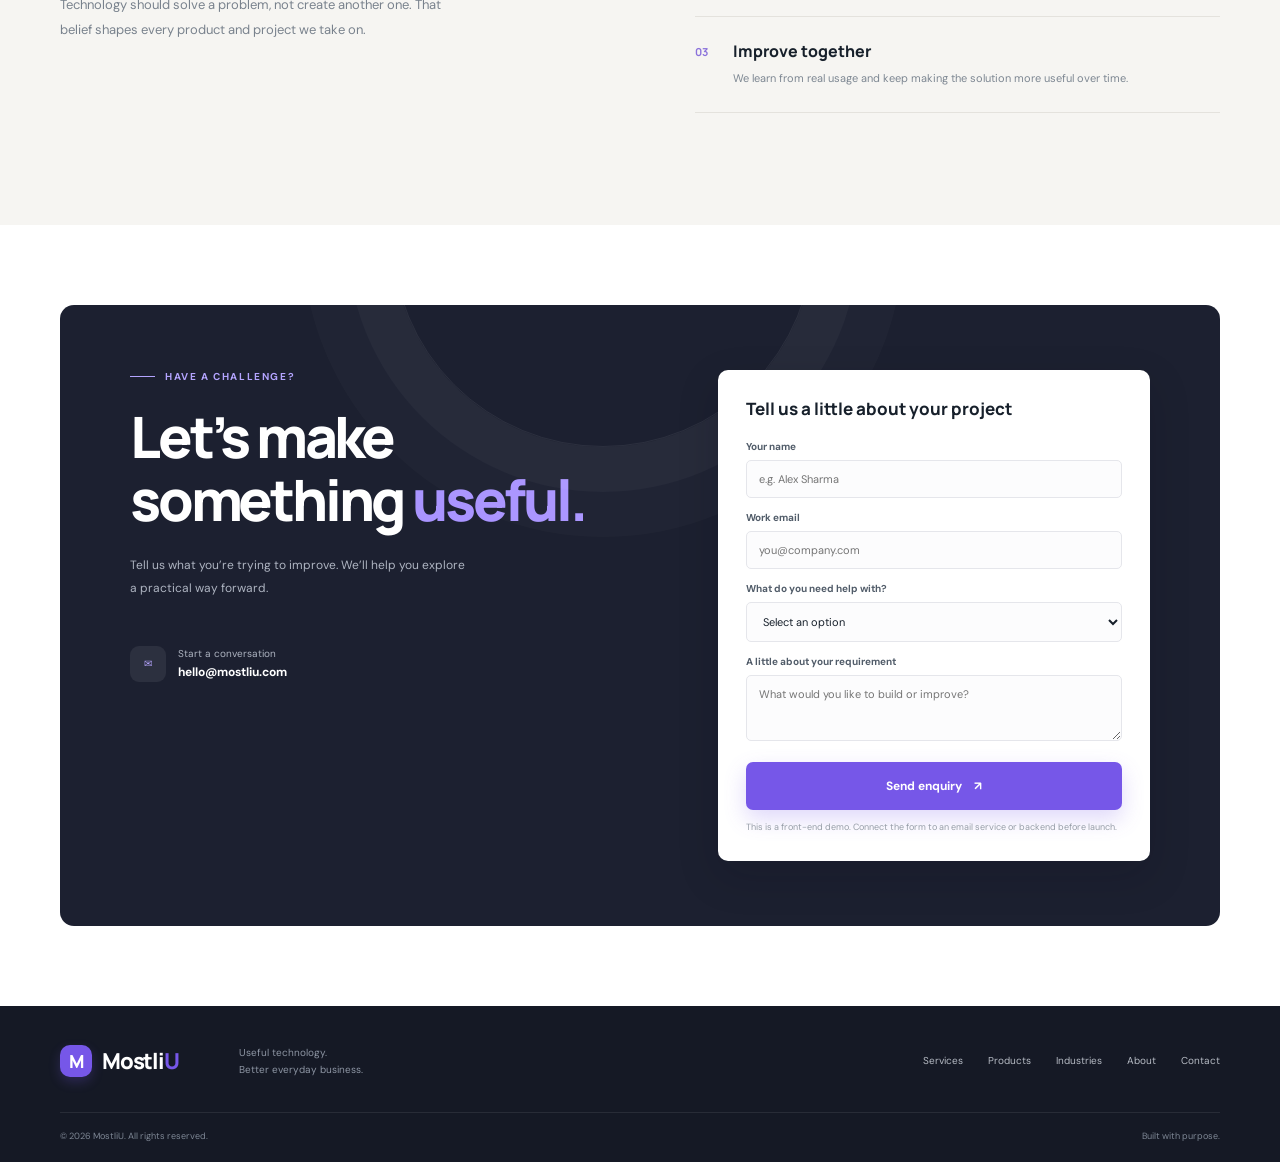
==== commit 7d56d6ef: "Add files via upload" ====
--- a/index.html
+++ b/index.html
@@ -11,29 +11,17 @@
   <link rel="stylesheet" href="styles.css" />
 </head>
 <body>
-  <div class="announcement">
-    <span class="announcement-dot"></span>
-    Building useful technology for businesses that serve people
-    <a href="#contact">Let’s talk <span aria-hidden="true">↗</span></a>
-  </div>
-
-  <header class="site-header">
-    <nav class="nav container" aria-label="Main navigation">
-      <a class="brand" href="#home" aria-label="MostliU home">
-        <span class="brand-mark">M</span><span>Mostli<span class="brand-accent">U</span></span>
-      </a>
-      <button class="menu-toggle" id="menuToggle" aria-label="Open navigation" aria-expanded="false">
-        <span></span><span></span>
-      </button>
-      <div class="nav-links" id="navLinks">
-        <a href="#services">Services</a>
-        <a href="#products">Products</a>
-        <a href="#industries">Industries</a>
-        <a href="#about">About us</a>
-        <a class="nav-cta" href="#contact">Start a project <span>↗</span></a>
-      </div>
-    </nav>
-  </header>
+  <div class="announcement"><span class="announcement-dot"></span> Building useful technology for businesses that serve people <a href="contact.html">Let’s talk <span aria-hidden="true">↗</span></a></div>
+  <header class="site-header"><nav class="nav container" aria-label="Main navigation">
+    <a class="brand" href="index.html" aria-label="MostliU home"><span class="brand-mark">M</span><span>Mostli<span class="brand-accent">U</span></span></a>
+    <button class="menu-toggle" id="menuToggle" aria-label="Open navigation" aria-expanded="false"><span></span><span></span></button>
+    <div class="nav-links" id="navLinks">
+      <a class="" href="services.html">Services</a>
+      <a class="" href="products.html">Products</a>
+      <a class="" href="industries.html">Industries</a>
+      <a class="" href="about.html">About us</a>
+      <a class="nav-cta" href="contact.html">Start a project <span>↗</span></a>
+    </div></nav></header>
 
   <main>
     <section class="hero section" id="home">
@@ -111,28 +99,16 @@
     <section class="section products-section" id="products">
       <div class="container product-layout">
         <div class="product-intro">
-          <div class="eyebrow"><span class="eyebrow-line"></span> THE MOSTLIU TOOLKIT</div>
-          <h2>Products made<br>to <span class="text-gradient">make work flow.</span></h2>
-          <p>We’re developing a growing range of focused products to solve common operational challenges. Have a problem worth solving? Let’s build the right tool.</p>
-          <a class="button button-dark" href="#contact">Explore a product idea <span>↗</span></a>
+          <div class="eyebrow"><span class="eyebrow-line"></span> OUR FEATURED PRODUCT</div>
+          <h2>Meet <span class="text-gradient">EjiPG.</span><br>Find your kind of place.</h2>
+          <p>A PG discovery and trust platform that looks beyond room photos and property ratings. EjiPG helps people understand both the place they may live in and the community they may live with.</p>
+          <a class="button button-dark" href="ejipg.html">Explore EjiPG <span>↗</span></a>
         </div>
-        <div class="product-list">
-          <article class="product-item">
-            <div class="product-symbol symbol-hospital">✚</div>
-            <div class="product-info"><span class="product-type">HEALTHCARE</span><h3>MostliU Care</h3><p>Digital workflows for clinics and healthcare teams.</p></div>
-            <span class="product-status">In the works</span><span class="product-arrow">↗</span>
-          </article>
-          <article class="product-item">
-            <div class="product-symbol symbol-food">⌁</div>
-            <div class="product-info"><span class="product-type">FOOD & HOSPITALITY</span><h3>MostliU Serve</h3><p>Tools to simplify restaurant operations and service.</p></div>
-            <span class="product-status">In the works</span><span class="product-arrow">↗</span>
-          </article>
-          <article class="product-item">
-            <div class="product-symbol symbol-shop">▧</div>
-            <div class="product-info"><span class="product-type">RETAIL & COMMERCE</span><h3>MostliU Retail</h3><p>Smarter everyday tools for shops and local businesses.</p></div>
-            <span class="product-status">In the works</span><span class="product-arrow">↗</span>
-          </article>
-          <div class="product-note"><span>✳</span> Product names and concepts are illustrative and can evolve as we build.</div>
+        <div class="ejipg-preview">
+          <div class="ejipg-preview-top"><span class="ejipg-mark">E</span><div><strong>EjiPG</strong><small>More than a place to stay</small></div><span class="preview-pill">PRODUCT CONCEPT</span></div>
+          <div class="preview-rating"><div><span class="preview-label">PG EXPERIENCE</span><strong>4.6 <small>/ 5</small></strong><span class="stars">★★★★★</span></div><div class="preview-divider"></div><div><span class="preview-label">COMMUNITY INSIGHT</span><strong>Verified</strong><small>Resident feedback</small></div></div>
+          <div class="preview-quote"><span>“</span><p>Know the place. Get a feel for the people. Make a more informed choice.</p></div>
+          <div class="preview-tags"><span>Cleanliness</span><span>Behaviour</span><span>Shared spaces</span></div>
         </div>
       </div>
     </section>
@@ -188,10 +164,6 @@
     </section>
   </main>
 
-  <footer class="footer">
-    <div class="container footer-main"><a class="brand brand-footer" href="#home"><span class="brand-mark">M</span><span>Mostli<span class="brand-accent">U</span></span></a><p>Useful technology.<br>Better everyday business.</p><div class="footer-links"><a href="#services">Services</a><a href="#products">Products</a><a href="#industries">Industries</a><a href="#contact">Contact</a></div></div>
-    <div class="container footer-bottom"><span>© <span id="year"></span> MostliU. All rights reserved.</span><span>Built with purpose.</span></div>
-  </footer>
-  <script src="script.js"></script>
+  <footer class="footer"><div class="container footer-main"><a class="brand brand-footer" href="index.html"><span class="brand-mark">M</span><span>Mostli<span class="brand-accent">U</span></span></a><p>Useful technology.<br>Better everyday business.</p><div class="footer-links"><a href="services.html">Services</a><a href="products.html">Products</a><a href="industries.html">Industries</a><a href="about.html">About</a><a href="contact.html">Contact</a></div></div><div class="container footer-bottom"><span>© <span id="year"></span> MostliU. All rights reserved.</span><span>Built with purpose.</span></div></footer><script src="script.js"></script>
 </body>
 </html>
--- a/styles.css
+++ b/styles.css
@@ -10,3 +10,13 @@
 @media(max-width:900px){.hero-grid{gap:10px}.hero h1{font-size:60px}.service-grid{grid-template-columns:repeat(2,1fr)}.product-layout{gap:45px}.contact-panel{gap:35px;padding:48px}.approach-layout{gap:50px}}
 @media(max-width:680px){.container{width:min(100% - 36px,520px)}.section{padding:76px 0}.announcement{font-size:9px;padding:0 8px}.announcement a{margin-left:2px}.site-header{height:68px}.menu-toggle{display:block}.nav-links{display:none;position:absolute;top:68px;left:0;right:0;background:#fbfaf8;padding:18px 22px 25px;border-bottom:1px solid var(--line);flex-direction:column;align-items:stretch;gap:0}.nav-links.open{display:flex}.nav-links>a{padding:13px 5px}.nav-links .nav-cta{text-align:center;margin-top:10px}.hero{padding-top:55px}.hero-grid{grid-template-columns:1fr;gap:10px}.hero h1{font-size:54px;letter-spacing:-3.5px}.hero-description{font-size:14px}.hero-proof{margin-top:35px}.hero-visual{height:360px;margin-top:5px}.visual-glow{width:270px;height:270px}.orbit-one{width:370px}.orbit-two{width:330px}.dashboard-card{width:290px;padding:18px}.float-card-top{right:-2px;top:35px}.float-card-bottom{left:-2px;bottom:27px}.hero-stamp{right:2px}.hero-bottom{margin-top:28px;gap:10px}.hero-bottom span:last-child{max-width:190px;line-height:1.5}.section-heading{display:block;margin-bottom:35px}.section h2{font-size:39px;letter-spacing:-2px}.section-heading>p{margin-top:18px}.service-grid{grid-template-columns:1fr 1fr;gap:10px}.service-card{padding:18px 15px;min-height:315px}.service-card h3{font-size:17px}.service-card p{font-size:10px}.card-icon{margin-bottom:20px}.product-layout{grid-template-columns:1fr;gap:38px}.product-intro h2{font-size:44px}.product-item{gap:11px}.product-symbol{width:43px;height:43px}.product-info h3{font-size:15px}.product-info p{font-size:9px;line-height:1.5}.product-status{font-size:8px;padding:5px 7px}.industry-grid{grid-template-columns:1fr;gap:14px}.industry-art{height:170px}.industry-content p{min-height:0}.approach-layout{grid-template-columns:1fr;gap:35px}.approach-layout h2{font-size:43px}.contact-section{padding:55px 0}.contact-panel{grid-template-columns:1fr;gap:32px;padding:34px 22px}.contact-copy h2{font-size:49px}.contact-detail{margin-top:25px}.contact-form{padding:23px 19px}.footer-main{flex-wrap:wrap;gap:20px}.footer-main>p{margin-left:auto}.footer-links{width:100%;margin:10px 0 0;flex-wrap:wrap;gap:18px}.footer-bottom{font-size:8px}}
 @media(max-width:390px){.hero h1{font-size:47px}.service-grid{grid-template-columns:1fr}.service-card{min-height:270px}.product-status{display:none}.section h2{font-size:35px}}
+
+
+/* Multi-page navigation and EjiPG additions */
+.nav-links a.active:not(.nav-cta){color:var(--purple,#8067d7)}
+.page-hero{padding:88px 0 76px;background:linear-gradient(135deg,#f8f7ff 0%,#fbfaf8 58%,#f1f8f5 100%)}
+.page-hero-inner{max-width:1120px}.page-hero h1{font:800 clamp(46px,6vw,76px)/1.04 var(--display);letter-spacing:-4px;margin:24px 0 18px;color:var(--ink)}.page-hero p{max-width:620px;color:#77818e;font-size:15px;line-height:1.9;margin:0 0 28px}
+.service-grid-page{margin-top:0}.ejipg-preview{background:#f0edff;border:1px solid #e4defc;border-radius:16px;padding:30px;box-shadow:0 20px 60px #473c7810;max-width:520px;width:100%;justify-self:end;position:relative;overflow:hidden}.ejipg-preview:after{content:"";position:absolute;width:220px;height:220px;border:1px solid #d9d0fb;border-radius:50%;right:-95px;top:-100px;box-shadow:0 0 0 28px #ffffff35,0 0 0 58px #ffffff25}.ejipg-preview-top{display:flex;align-items:center;gap:12px;position:relative;z-index:1}.ejipg-mark{width:42px;height:42px;border-radius:13px;background:#7e68d4;color:#fff;display:grid;place-items:center;font:800 22px var(--display);box-shadow:0 7px 16px #7964c344}.ejipg-preview-top strong{display:block;font:800 17px var(--display)}.ejipg-preview-top small{display:block;color:#858094;font-size:10px;margin-top:3px}.preview-pill{margin-left:auto;background:#fff;color:#8877c8;border:1px solid #e4defc;border-radius:30px;padding:7px 10px;font-size:8px;font-weight:800;letter-spacing:.7px}.preview-rating{display:flex;align-items:center;gap:24px;background:#fff;border-radius:12px;padding:22px;margin-top:26px;position:relative;z-index:1}.preview-rating>div{display:flex;flex-direction:column;gap:5px}.preview-label{font-size:8px;font-weight:800;letter-spacing:1px;color:#9b96a9}.preview-rating strong{font:800 19px var(--display);color:#27243a}.preview-rating strong small{font-size:10px;color:#9b96a9}.preview-rating>div>small{font-size:9px;color:#858094}.preview-divider{height:58px;width:1px;background:#eeeaf7}.stars{font-size:12px;letter-spacing:2px;color:#d49a43}.preview-quote{display:flex;gap:12px;margin:23px 0 18px;position:relative;z-index:1}.preview-quote>span{font:800 42px Georgia;color:#8a75dc;line-height:1}.preview-quote p{font:700 15px/1.6 var(--display);color:#3c3851;margin:4px 0}.preview-tags{display:flex;gap:8px;flex-wrap:wrap;position:relative;z-index:1}.preview-tags span,.phone-tags span{background:#fff;border:1px solid #e8e3fa;border-radius:30px;padding:7px 11px;color:#746a9b;font-size:9px}
+.feature-grid,.trust-grid{display:grid;grid-template-columns:repeat(3,1fr);gap:16px}.feature-card,.trust-grid article{padding:25px;border:1px solid #ececf0;border-radius:10px;background:#fff}.feature-card>span{color:#8a72dd;font:800 11px var(--display)}.feature-card h3,.trust-grid h3{font:750 17px var(--display);margin:18px 0 9px}.feature-card p,.trust-grid p{font-size:11px;color:#7d8792;line-height:1.8;margin:0}.about-statement{max-width:850px}.about-statement h2{font:800 clamp(34px,5vw,58px)/1.12 var(--display);letter-spacing:-2.5px;margin:22px 0}.about-statement p{max-width:720px;color:#7d8792;font-size:14px;line-height:2}.about-product-callout{display:flex;justify-content:space-between;align-items:center;gap:30px;padding:36px 42px;background:#f1edff;border:1px solid #e4defc;border-radius:14px}.about-product-callout h2{font:800 32px var(--display);margin:8px 0}.about-product-callout p{font-size:12px;color:#737b88;max-width:520px;line-height:1.8;margin:0}.ejipg-hero{background:linear-gradient(135deg,#f6f3ff 0%,#fbfaf8 55%,#eef8f4 100%);padding:75px 0 82px}.ejipg-hero-grid{display:grid;grid-template-columns:1.1fr .9fr;align-items:center;gap:50px}.ejipg-wordmark{display:flex;align-items:center;gap:12px;font:800 24px var(--display);margin-top:22px}.ejipg-hero h1{font:800 clamp(43px,5.5vw,69px)/1.04 var(--display);letter-spacing:-3.5px;margin:22px 0}.ejipg-hero .hero-description{max-width:540px;color:#77818e;font-size:14px;line-height:1.9}.product-status-line{font-size:10px;color:#8b8798;margin-top:28px;display:flex;align-items:center;gap:8px}.status-dot{width:7px;height:7px;border-radius:50%;background:#d29b47;box-shadow:0 0 0 4px #d29b471c}.ejipg-hero-art{min-height:430px;position:relative;display:grid;place-items:center}.ejipg-orbit{position:absolute;width:400px;height:400px;border:1px solid #dcd5f4;border-radius:50%;box-shadow:0 0 0 35px #ffffff55,0 0 0 75px #ffffff35}.ejipg-phone{width:275px;min-height:360px;background:#fff;border:7px solid #25253a;border-radius:30px;padding:15px;position:relative;z-index:1;box-shadow:0 25px 60px #32275b25;transform:rotate(-3deg)}.phone-top{display:flex;justify-content:space-between;font:800 13px var(--display);padding:3px 3px 14px;color:#38334d}.phone-property{background:#f5f2ff;border-radius:13px;padding:13px}.property-illustration{height:100px;background:linear-gradient(135deg,#d9d0fa,#e4f3ec);border-radius:9px;display:grid;place-items:center;margin-bottom:12px}.property-illustration span{font-size:46px;color:#7965c4}.phone-property>small{font-size:7px;letter-spacing:1px;color:#9388b8;font-weight:800}.phone-property h3{font:800 16px var(--display);margin:6px 0}.phone-score{display:flex;align-items:center;gap:10px}.phone-score>strong{font:800 23px var(--display)}.phone-score>span{font-size:9px;color:#d49a43;letter-spacing:1px}.phone-score small{display:block;font-size:8px;color:#9690a4;letter-spacing:0}.phone-resident{display:flex;align-items:center;gap:9px;padding:14px 3px}.resident-avatar{width:34px;height:34px;border-radius:50%;background:#e8e1ff;display:grid;place-items:center;color:#715dc2;font-weight:800}.phone-resident strong{font-size:10px;display:block}.phone-resident small{font-size:8px;color:#9993a6;display:block;margin-top:3px}.verified-mark{margin-left:auto;width:19px;height:19px;background:#e4f4eb;color:#3b9a70;border-radius:50%;display:grid;place-items:center;font-size:11px}.phone-tags{display:flex;gap:5px;flex-wrap:wrap}.phone-tags span{font-size:7px;padding:6px 8px}.ejipg-floating-note{position:absolute;right:-5px;bottom:55px;background:#fff;border:1px solid #eeeaf7;border-radius:10px;padding:13px 17px;font-size:10px;line-height:1.6;color:#8a849b;box-shadow:0 12px 30px #32275b12;z-index:2}.ejipg-floating-note strong{color:#38334d;font-size:12px}.two-sided-grid{display:grid;grid-template-columns:1fr 1fr;gap:18px}.two-sided-card{padding:32px;border-radius:13px;border:1px solid #ececf0;background:#fff}.people-side{background:#f6f3ff;border-color:#e8e1ff}.two-sided-icon{width:46px;height:46px;border-radius:13px;background:#eee9ff;color:#7d68ce;display:grid;place-items:center;font-size:22px;margin-bottom:22px}.people-side .two-sided-icon{background:#fff}.two-sided-card h3{font:800 25px var(--display);margin:13px 0 8px}.two-sided-card>p{font-size:12px;color:#78818e;line-height:1.8;min-height:42px}.two-sided-card ul{padding-left:18px;margin:18px 0 0;color:#515b69;font-size:11px;line-height:2.2}.ejipg-flow-section{background:#f7f6f3}.ejipg-steps{max-width:780px;margin-left:auto}.owner-layout{display:grid;grid-template-columns:1fr 1fr;gap:80px;align-items:center}.owner-points{display:grid;gap:12px}.owner-point{display:flex;gap:13px;padding:17px 18px;background:#f8f7f5;border:1px solid #eeece8;border-radius:9px}.owner-point>span{width:23px;height:23px;flex:0 0 23px;border-radius:50%;display:grid;place-items:center;background:#e4f4eb;color:#39936d;font-weight:800}.owner-point strong{font:750 13px var(--display)}.owner-point p{font-size:10px;color:#7d8792;line-height:1.7;margin:5px 0 0}.trust-section{background:#f7f6f3}.trust-grid{grid-template-columns:repeat(4,1fr)}.trust-grid article{background:#fff}.trust-grid h3{font-size:14px;margin-top:0}.trust-disclaimer{font-size:10px;line-height:1.8;color:#9298a1;margin:22px 0 0;max-width:850px}.ejipg-cta{display:flex;justify-content:space-between;align-items:center;gap:30px;background:#1c2030;border-radius:14px;padding:50px 58px;color:#fff}.ejipg-cta h2{font:800 42px/1.1 var(--display);letter-spacing:-2px;margin:18px 0}.ejipg-cta h2 span{color:#a994ff}.ejipg-cta p{font-size:12px;color:#aeb4c1;line-height:1.8;margin:0}.ejipg-cta .button{flex-shrink:0}
+@media(max-width:900px){.ejipg-hero-grid{gap:20px}.trust-grid{grid-template-columns:repeat(2,1fr)}.owner-layout{gap:35px}}
+@media(max-width:680px){.page-hero{padding:65px 0 55px}.page-hero h1{font-size:48px;letter-spacing:-3px}.page-hero p{font-size:13px}.ejipg-preview{padding:20px}.preview-rating{gap:13px;padding:16px}.preview-rating strong{font-size:15px}.ejipg-hero{padding:58px 0}.ejipg-hero-grid{grid-template-columns:1fr}.ejipg-hero h1{font-size:47px}.ejipg-hero-art{min-height:390px}.ejipg-orbit{width:320px;height:320px}.ejipg-floating-note{right:0;bottom:25px}.two-sided-grid,.feature-grid,.trust-grid{grid-template-columns:1fr}.two-sided-card{padding:24px}.two-sided-card>p{min-height:0}.owner-layout{grid-template-columns:1fr;gap:30px}.ejipg-cta{padding:32px 24px;display:block}.ejipg-cta h2{font-size:37px}.ejipg-cta .button{margin-top:24px}.about-product-callout{display:block;padding:28px 24px}.about-product-callout .button{margin-top:20px}.footer-links{gap:14px}}
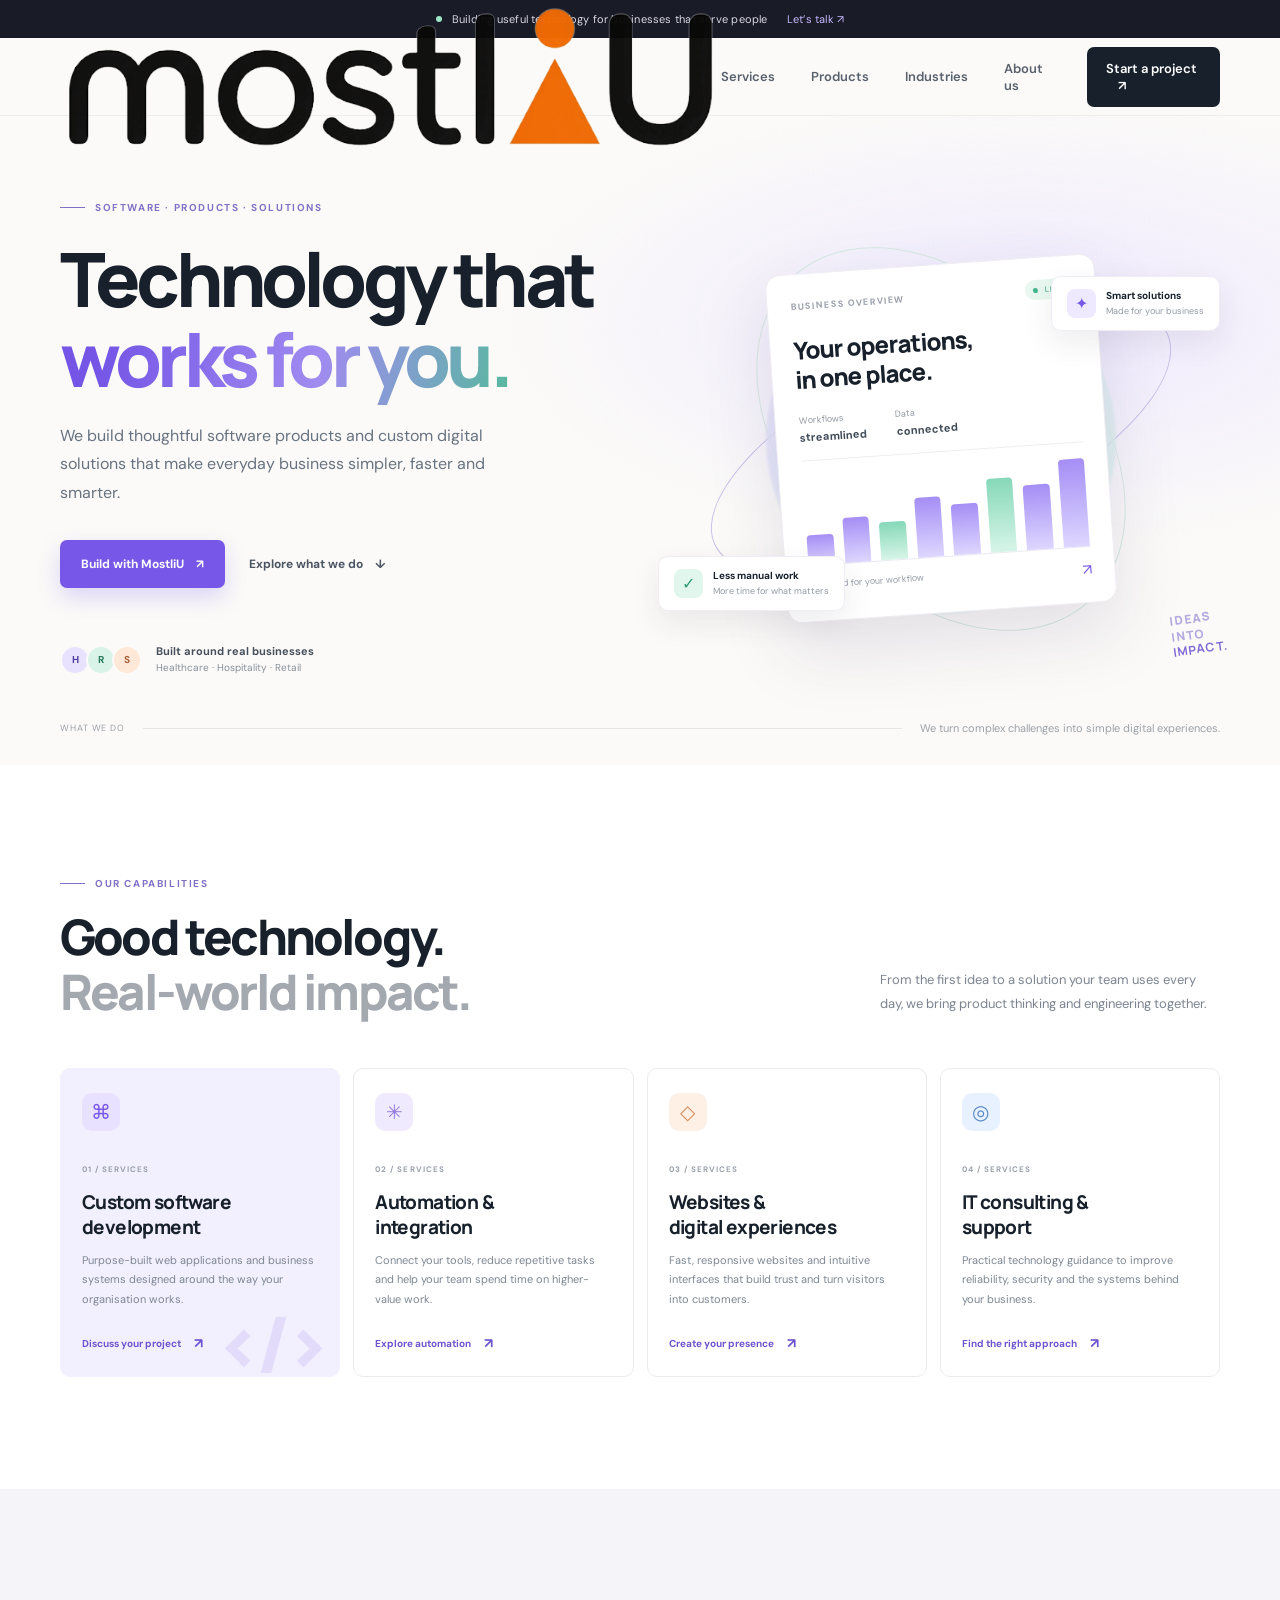
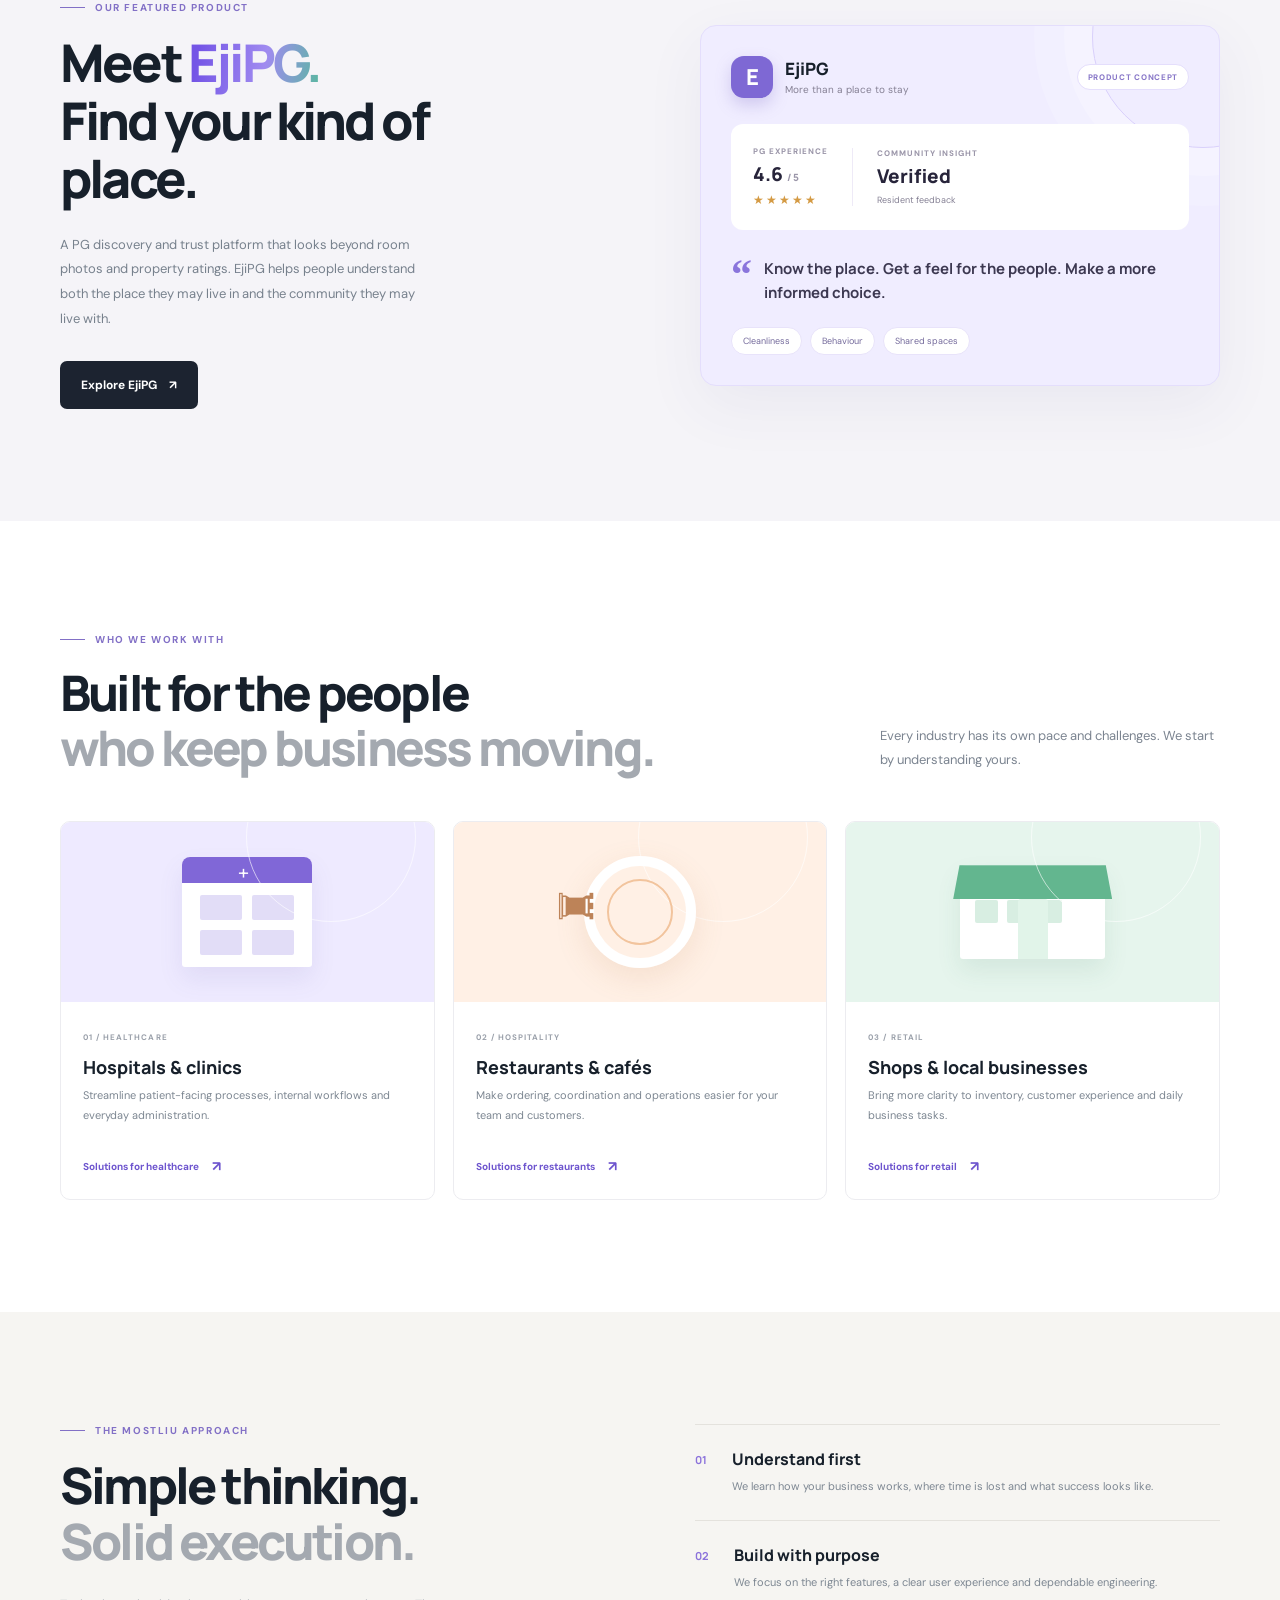
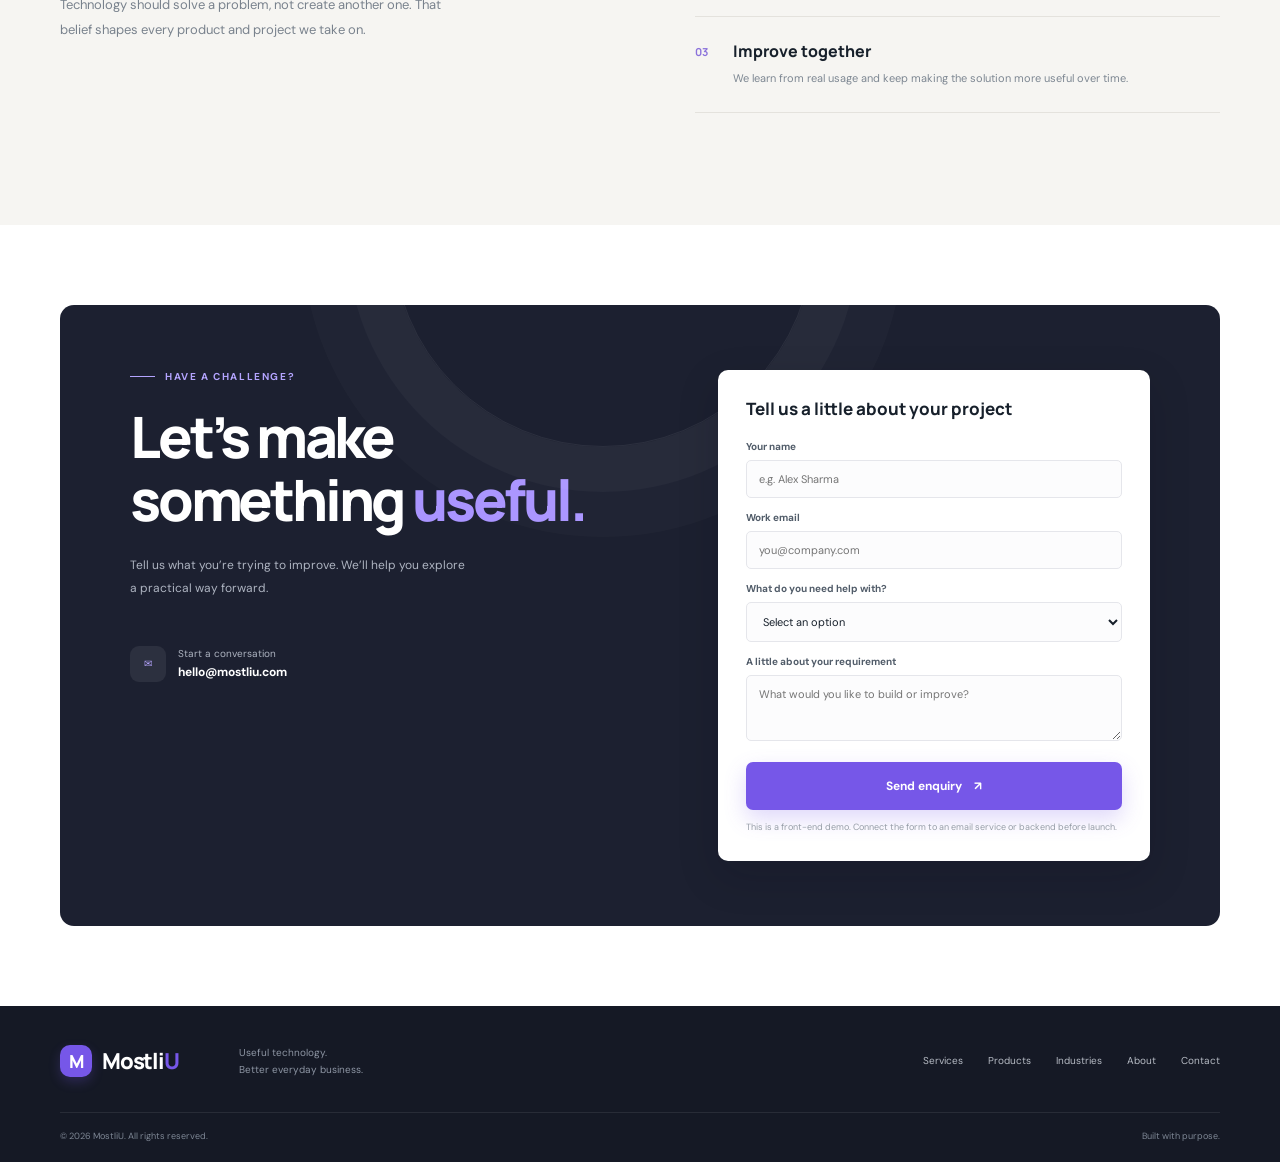
==== commit 87454b24: "Refactor index.html for improved layout and content Updated the structure and content of the index.h" ====
--- a/index.html
+++ b/index.html
@@ -11,159 +11,415 @@
   <link rel="stylesheet" href="styles.css" />
 </head>
 <body>
-  <div class="announcement"><span class="announcement-dot"></span> Building useful technology for businesses that serve people <a href="contact.html">Let’s talk <span aria-hidden="true">↗</span></a></div>
-  <header class="site-header"><nav class="nav container" aria-label="Main navigation">
-    <a class="brand" href="index.html" aria-label="MostliU home"><span class="brand-mark">M</span><span>Mostli<span class="brand-accent">U</span></span></a>
-    <button class="menu-toggle" id="menuToggle" aria-label="Open navigation" aria-expanded="false"><span></span><span></span></button>
-    <div class="nav-links" id="navLinks">
-      <a class="" href="services.html">Services</a>
-      <a class="" href="products.html">Products</a>
-      <a class="" href="industries.html">Industries</a>
-      <a class="" href="about.html">About us</a>
-      <a class="nav-cta" href="contact.html">Start a project <span>↗</span></a>
-    </div></nav></header>
+
+  <div class="announcement">
+    <span class="announcement-dot"></span>
+    Building useful technology for businesses that serve people
+    <a href="contact.html">Let’s talk <span aria-hidden="true">↗</span></a>
+  </div>
+
+  <header class="site-header">
+    <nav class="nav container" aria-label="Main navigation">
+
+      <!-- Updated Logo -->
+      <a class="brand" href="index.html" aria-label="MostliU home">
+        <img src="mostliu-logo.png" alt="MostliU" class="brand-logo">
+      </a>
+
+      <button class="menu-toggle" id="menuToggle" aria-label="Open navigation" aria-expanded="false">
+        <span></span><span></span>
+      </button>
+
+      <div class="nav-links" id="navLinks">
+        <a href="services.html">Services</a>
+        <a href="products.html">Products</a>
+        <a href="industries.html">Industries</a>
+        <a href="about.html">About us</a>
+        <a class="nav-cta" href="contact.html">Start a project <span>↗</span></a>
+      </div>
+
+    </nav>
+  </header>
 
   <main>
+
     <section class="hero section" id="home">
       <div class="hero-grid container">
+
         <div class="hero-copy">
-          <div class="eyebrow"><span class="eyebrow-line"></span> SOFTWARE · PRODUCTS · SOLUTIONS</div>
+          <div class="eyebrow">
+            <span class="eyebrow-line"></span>
+            SOFTWARE · PRODUCTS · SOLUTIONS
+          </div>
+
           <h1>Technology that<br><span class="text-gradient">works for you.</span></h1>
-          <p class="hero-description">We build thoughtful software products and custom digital solutions that make everyday business simpler, faster and smarter.</p>
+
+          <p class="hero-description">
+            We build thoughtful software products and custom digital solutions that make everyday business simpler, faster and smarter.
+          </p>
+
           <div class="hero-actions">
             <a class="button button-primary" href="#contact">Build with MostliU <span>↗</span></a>
             <a class="button button-quiet" href="#services">Explore what we do <span>↓</span></a>
           </div>
+
           <div class="hero-proof">
-            <div class="proof-avatars"><span>H</span><span>R</span><span>S</span></div>
-            <p><strong>Built around real businesses</strong><br><span>Healthcare · Hospitality · Retail</span></p>
-          </div>
-        </div>
+            <div class="proof-avatars">
+              <span>H</span><span>R</span><span>S</span>
+            </div>
+            <p>
+              <strong>Built around real businesses</strong><br>
+              <span>Healthcare · Hospitality · Retail</span>
+            </p>
+          </div>
+        </div>
+
         <div class="hero-visual" aria-label="Illustration of connected business software">
-          <div class="visual-orbit orbit-one"></div><div class="visual-orbit orbit-two"></div>
+          <div class="visual-orbit orbit-one"></div>
+          <div class="visual-orbit orbit-two"></div>
           <div class="visual-glow"></div>
+
           <div class="dashboard-card">
-            <div class="dash-top"><span class="dash-label">BUSINESS OVERVIEW</span><span class="live-pill"><i></i> LIVE</span></div>
+            <div class="dash-top">
+              <span class="dash-label">BUSINESS OVERVIEW</span>
+              <span class="live-pill"><i></i> LIVE</span>
+            </div>
+
             <div class="dash-heading">Your operations,<br>in one place.</div>
+
             <div class="dash-stats">
               <div><span>Workflows</span><strong> streamlined</strong></div>
               <div><span>Data</span><strong> connected</strong></div>
             </div>
-            <div class="chart"><div class="chart-bars"><i style="height:34%"></i><i style="height:51%"></i><i style="height:43%"></i><i style="height:68%"></i><i style="height:58%"></i><i style="height:84%"></i><i style="height:73%"></i><i style="height:100%"></i></div></div>
-            <div class="dash-footer"><span>Designed for your workflow</span><span class="footer-arrow">↗</span></div>
-          </div>
-          <div class="float-card float-card-top"><span class="float-icon purple">✦</span><div><strong>Smart solutions</strong><small>Made for your business</small></div></div>
-          <div class="float-card float-card-bottom"><span class="float-icon mint">✓</span><div><strong>Less manual work</strong><small>More time for what matters</small></div></div>
+
+            <div class="chart">
+              <div class="chart-bars">
+                <i style="height:34%"></i>
+                <i style="height:51%"></i>
+                <i style="height:43%"></i>
+                <i style="height:68%"></i>
+                <i style="height:58%"></i>
+                <i style="height:84%"></i>
+                <i style="height:73%"></i>
+                <i style="height:100%"></i>
+              </div>
+            </div>
+
+            <div class="dash-footer">
+              <span>Designed for your workflow</span>
+              <span class="footer-arrow">↗</span>
+            </div>
+          </div>
+
+          <div class="float-card float-card-top">
+            <span class="float-icon purple">✦</span>
+            <div>
+              <strong>Smart solutions</strong>
+              <small>Made for your business</small>
+            </div>
+          </div>
+
+          <div class="float-card float-card-bottom">
+            <span class="float-icon mint">✓</span>
+            <div>
+              <strong>Less manual work</strong>
+              <small>More time for what matters</small>
+            </div>
+          </div>
+
           <div class="hero-stamp">IDEAS<br>INTO<br><b>IMPACT.</b></div>
         </div>
-      </div>
-      <div class="hero-bottom container"><span>WHAT WE DO</span><div></div><span>We turn complex challenges into simple digital experiences.</span></div>
+
+      </div>
+
+      <div class="hero-bottom container">
+        <span>WHAT WE DO</span>
+        <div></div>
+        <span>We turn complex challenges into simple digital experiences.</span>
+      </div>
     </section>
 
     <section class="section services-section" id="services">
       <div class="container">
+
         <div class="section-heading">
-          <div><div class="eyebrow"><span class="eyebrow-line"></span> OUR CAPABILITIES</div><h2>Good technology.<br><span class="muted-heading">Real-world impact.</span></h2></div>
-          <p>From the first idea to a solution your team uses every day, we bring product thinking and engineering together.</p>
-        </div>
+          <div>
+            <div class="eyebrow"><span class="eyebrow-line"></span> OUR CAPABILITIES</div>
+            <h2>Good technology.<br><span class="muted-heading">Real-world impact.</span></h2>
+          </div>
+          <p>
+            From the first idea to a solution your team uses every day, we bring product thinking and engineering together.
+          </p>
+        </div>
+
         <div class="service-grid">
+
           <article class="service-card service-featured">
-            <div class="card-icon">⌘</div><span class="card-number">01 / SERVICES</span>
+            <div class="card-icon">⌘</div>
+            <span class="card-number">01 / SERVICES</span>
             <h3>Custom software<br>development</h3>
             <p>Purpose-built web applications and business systems designed around the way your organisation works.</p>
             <a href="#contact" class="text-link">Discuss your project <span>↗</span></a>
             <div class="service-decoration decoration-code">&lt;/&gt;</div>
           </article>
+
           <article class="service-card">
-            <div class="card-icon icon-lilac">✳</div><span class="card-number">02 / SERVICES</span>
+            <div class="card-icon icon-lilac">✳</div>
+            <span class="card-number">02 / SERVICES</span>
             <h3>Automation &<br>integration</h3>
             <p>Connect your tools, reduce repetitive tasks and help your team spend time on higher-value work.</p>
             <a href="#contact" class="text-link">Explore automation <span>↗</span></a>
           </article>
+
           <article class="service-card">
-            <div class="card-icon icon-peach">◇</div><span class="card-number">03 / SERVICES</span>
+            <div class="card-icon icon-peach">◇</div>
+            <span class="card-number">03 / SERVICES</span>
             <h3>Websites &<br>digital experiences</h3>
             <p>Fast, responsive websites and intuitive interfaces that build trust and turn visitors into customers.</p>
             <a href="#contact" class="text-link">Create your presence <span>↗</span></a>
           </article>
+
           <article class="service-card">
-            <div class="card-icon icon-blue">◎</div><span class="card-number">04 / SERVICES</span>
+            <div class="card-icon icon-blue">◎</div>
+            <span class="card-number">04 / SERVICES</span>
             <h3>IT consulting &<br>support</h3>
             <p>Practical technology guidance to improve reliability, security and the systems behind your business.</p>
             <a href="#contact" class="text-link">Find the right approach <span>↗</span></a>
           </article>
+
         </div>
       </div>
     </section>
 
     <section class="section products-section" id="products">
       <div class="container product-layout">
+
         <div class="product-intro">
           <div class="eyebrow"><span class="eyebrow-line"></span> OUR FEATURED PRODUCT</div>
           <h2>Meet <span class="text-gradient">EjiPG.</span><br>Find your kind of place.</h2>
-          <p>A PG discovery and trust platform that looks beyond room photos and property ratings. EjiPG helps people understand both the place they may live in and the community they may live with.</p>
+          <p>
+            A PG discovery and trust platform that looks beyond room photos and property ratings. EjiPG helps people understand both the place they may live in and the community they may live with.
+          </p>
           <a class="button button-dark" href="ejipg.html">Explore EjiPG <span>↗</span></a>
         </div>
+
         <div class="ejipg-preview">
-          <div class="ejipg-preview-top"><span class="ejipg-mark">E</span><div><strong>EjiPG</strong><small>More than a place to stay</small></div><span class="preview-pill">PRODUCT CONCEPT</span></div>
-          <div class="preview-rating"><div><span class="preview-label">PG EXPERIENCE</span><strong>4.6 <small>/ 5</small></strong><span class="stars">★★★★★</span></div><div class="preview-divider"></div><div><span class="preview-label">COMMUNITY INSIGHT</span><strong>Verified</strong><small>Resident feedback</small></div></div>
-          <div class="preview-quote"><span>“</span><p>Know the place. Get a feel for the people. Make a more informed choice.</p></div>
-          <div class="preview-tags"><span>Cleanliness</span><span>Behaviour</span><span>Shared spaces</span></div>
-        </div>
+          <div class="ejipg-preview-top">
+            <span class="ejipg-mark">E</span>
+            <div>
+              <strong>EjiPG</strong>
+              <small>More than a place to stay</small>
+            </div>
+            <span class="preview-pill">PRODUCT CONCEPT</span>
+          </div>
+
+          <div class="preview-rating">
+            <div>
+              <span class="preview-label">PG EXPERIENCE</span>
+              <strong>4.6 <small>/ 5</small></strong>
+              <span class="stars">★★★★★</span>
+            </div>
+            <div class="preview-divider"></div>
+            <div>
+              <span class="preview-label">COMMUNITY INSIGHT</span>
+              <strong>Verified</strong>
+              <small>Resident feedback</small>
+            </div>
+          </div>
+
+          <div class="preview-quote">
+            <span>“</span>
+            <p>Know the place. Get a feel for the people. Make a more informed choice.</p>
+          </div>
+
+          <div class="preview-tags">
+            <span>Cleanliness</span>
+            <span>Behaviour</span>
+            <span>Shared spaces</span>
+          </div>
+        </div>
+
       </div>
     </section>
 
     <section class="section industries-section" id="industries">
       <div class="container">
+
         <div class="section-heading industries-heading">
-          <div><div class="eyebrow"><span class="eyebrow-line"></span> WHO WE WORK WITH</div><h2>Built for the people<br><span class="muted-heading">who keep business moving.</span></h2></div>
+          <div>
+            <div class="eyebrow"><span class="eyebrow-line"></span> WHO WE WORK WITH</div>
+            <h2>Built for the people<br><span class="muted-heading">who keep business moving.</span></h2>
+          </div>
           <p>Every industry has its own pace and challenges. We start by understanding yours.</p>
         </div>
+
         <div class="industry-grid">
+
           <article class="industry-card">
-            <div class="industry-art hospital-art"><div class="hospital-building"><span>+</span><i></i><i></i><i></i><i></i></div><div class="art-orb"></div></div>
-            <div class="industry-content"><span>01 / HEALTHCARE</span><h3>Hospitals & clinics</h3><p>Streamline patient-facing processes, internal workflows and everyday administration.</p><a href="#contact" class="text-link">Solutions for healthcare <span>↗</span></a></div>
-          </article>
+            <div class="industry-art hospital-art">
+              <div class="hospital-building">
+                <span>+</span><i></i><i></i><i></i><i></i>
+              </div>
+              <div class="art-orb"></div>
+            </div>
+            <div class="industry-content">
+              <span>01 / HEALTHCARE</span>
+              <h3>Hospitals & clinics</h3>
+              <p>Streamline patient-facing processes, internal workflows and everyday administration.</p>
+              <a href="#contact" class="text-link">Solutions for healthcare <span>↗</span></a>
+            </div>
+          </article>
+
           <article class="industry-card">
-            <div class="industry-art restaurant-art"><div class="plate"><div></div></div><div class="fork">♜</div><div class="art-orb"></div></div>
-            <div class="industry-content"><span>02 / HOSPITALITY</span><h3>Restaurants & cafés</h3><p>Make ordering, coordination and operations easier for your team and customers.</p><a href="#contact" class="text-link">Solutions for restaurants <span>↗</span></a></div>
-          </article>
+            <div class="industry-art restaurant-art">
+              <div class="plate"><div></div></div>
+              <div class="fork">♜</div>
+              <div class="art-orb"></div>
+            </div>
+            <div class="industry-content">
+              <span>02 / HOSPITALITY</span>
+              <h3>Restaurants & cafés</h3>
+              <p>Make ordering, coordination and operations easier for your team and customers.</p>
+              <a href="#contact" class="text-link">Solutions for restaurants <span>↗</span></a>
+            </div>
+          </article>
+
           <article class="industry-card">
-            <div class="industry-art retail-art"><div class="store"><span></span><i></i><i></i><i></i></div><div class="art-orb"></div></div>
-            <div class="industry-content"><span>03 / RETAIL</span><h3>Shops & local businesses</h3><p>Bring more clarity to inventory, customer experience and daily business tasks.</p><a href="#contact" class="text-link">Solutions for retail <span>↗</span></a></div>
-          </article>
+            <div class="industry-art retail-art">
+              <div class="store">
+                <span></span><i></i><i></i><i></i>
+              </div>
+              <div class="art-orb"></div>
+            </div>
+            <div class="industry-content">
+              <span>03 / RETAIL</span>
+              <h3>Shops & local businesses</h3>
+              <p>Bring more clarity to inventory, customer experience and daily business tasks.</p>
+              <a href="#contact" class="text-link">Solutions for retail <span>↗</span></a>
+            </div>
+          </article>
+
         </div>
       </div>
     </section>
 
     <section class="section approach-section" id="about">
       <div class="container approach-layout">
-        <div><div class="eyebrow"><span class="eyebrow-line"></span> THE MOSTLIU APPROACH</div><h2>Simple thinking.<br><span class="muted-heading">Solid execution.</span></h2><p class="approach-lead">Technology should solve a problem, not create another one. That belief shapes every product and project we take on.</p></div>
+
+        <div>
+          <div class="eyebrow"><span class="eyebrow-line"></span> THE MOSTLIU APPROACH</div>
+          <h2>Simple thinking.<br><span class="muted-heading">Solid execution.</span></h2>
+          <p class="approach-lead">
+            Technology should solve a problem, not create another one. That belief shapes every product and project we take on.
+          </p>
+        </div>
+
         <div class="steps">
-          <div class="step"><span>01</span><div><h3>Understand first</h3><p>We learn how your business works, where time is lost and what success looks like.</p></div></div>
-          <div class="step"><span>02</span><div><h3>Build with purpose</h3><p>We focus on the right features, a clear user experience and dependable engineering.</p></div></div>
-          <div class="step"><span>03</span><div><h3>Improve together</h3><p>We learn from real usage and keep making the solution more useful over time.</p></div></div>
-        </div>
+          <div class="step">
+            <span>01</span>
+            <div>
+              <h3>Understand first</h3>
+              <p>We learn how your business works, where time is lost and what success looks like.</p>
+            </div>
+          </div>
+
+          <div class="step">
+            <span>02</span>
+            <div>
+              <h3>Build with purpose</h3>
+              <p>We focus on the right features, a clear user experience and dependable engineering.</p>
+            </div>
+          </div>
+
+          <div class="step">
+            <span>03</span>
+            <div>
+              <h3>Improve together</h3>
+              <p>We learn from real usage and keep making the solution more useful over time.</p>
+            </div>
+          </div>
+        </div>
+
       </div>
     </section>
 
     <section class="contact-section section" id="contact">
       <div class="container contact-panel">
-        <div class="contact-copy"><div class="eyebrow eyebrow-light"><span class="eyebrow-line"></span> HAVE A CHALLENGE?</div><h2>Let’s make<br>something <span>useful.</span></h2><p>Tell us what you’re trying to improve. We’ll help you explore a practical way forward.</p><div class="contact-detail"><span class="contact-detail-icon">✉</span><span>Start a conversation<br><strong>hello@mostliu.com</strong></span></div></div>
+
+        <div class="contact-copy">
+          <div class="eyebrow eyebrow-light"><span class="eyebrow-line"></span> HAVE A CHALLENGE?</div>
+          <h2>Let’s make<br>something <span>useful.</span></h2>
+          <p>Tell us what you’re trying to improve. We’ll help you explore a practical way forward.</p>
+
+          <div class="contact-detail">
+            <span class="contact-detail-icon">✉</span>
+            <span>Start a conversation<br><strong>hello@mostliu.com</strong></span>
+          </div>
+        </div>
+
         <form class="contact-form" id="contactForm">
           <h3>Tell us a little about your project</h3>
-          <label for="name">Your name</label><input id="name" name="name" type="text" placeholder="e.g. Alex Sharma" required>
-          <label for="email">Work email</label><input id="email" name="email" type="email" placeholder="you@company.com" required>
+
+          <label for="name">Your name</label>
+          <input id="name" name="name" type="text" placeholder="e.g. Alex Sharma" required>
+
+          <label for="email">Work email</label>
+          <input id="email" name="email" type="email" placeholder="you@company.com" required>
+
           <label for="business">What do you need help with?</label>
-          <select id="business" name="business" required><option value="">Select an option</option><option>Custom software</option><option>Hospital / healthcare solution</option><option>Restaurant / hospitality solution</option><option>Retail / shop solution</option><option>Website development</option><option>Automation / integration</option><option>Something else</option></select>
-          <label for="message">A little about your requirement</label><textarea id="message" name="message" rows="3" placeholder="What would you like to build or improve?"></textarea>
-          <button class="button button-primary submit-button" type="submit">Send enquiry <span>↗</span></button>
-          <p class="form-message" id="formMessage" role="status">This is a front-end demo. Connect the form to an email service or backend before launch.</p>
+          <select id="business" name="business" required>
+            <option value="">Select an option</option>
+            <option>Custom software</option>
+            <option>Hospital / healthcare solution</option>
+            <option>Restaurant / hospitality solution</option>
+            <option>Retail / shop solution</option>
+            <option>Website development</option>
+            <option>Automation / integration</option>
+            <option>Something else</option>
+          </select>
+
+          <label for="message">A little about your requirement</label>
+          <textarea id="message" name="message" rows="3" placeholder="What would you like to build or improve?"></textarea>
+
+          <button class="button button-primary submit-button" type="submit">
+            Send enquiry <span>↗</span>
+          </button>
+
+          <p class="form-message" id="formMessage" role="status">
+            This is a front-end demo. Connect the form to an email service or backend before launch.
+          </p>
         </form>
-      </div>
-    </section>
+
+      </div>
+    </section>
+
   </main>
 
-  <footer class="footer"><div class="container footer-main"><a class="brand brand-footer" href="index.html"><span class="brand-mark">M</span><span>Mostli<span class="brand-accent">U</span></span></a><p>Useful technology.<br>Better everyday business.</p><div class="footer-links"><a href="services.html">Services</a><a href="products.html">Products</a><a href="industries.html">Industries</a><a href="about.html">About</a><a href="contact.html">Contact</a></div></div><div class="container footer-bottom"><span>© <span id="year"></span> MostliU. All rights reserved.</span><span>Built with purpose.</span></div></footer><script src="script.js"></script>
+  <footer class="footer">
+    <div class="container footer-main">
+      <a class="brand brand-footer" href="index.html">
+        <span class="brand-mark">M</span>
+        <span>Mostli<span class="brand-accent">U</span></span>
+      </a>
+
+      <p>Useful technology.<br>Better everyday business.</p>
+
+      <div class="footer-links">
+        <a href="services.html">Services</a>
+        <a href="products.html">Products</a>
+        <a href="industries.html">Industries</a>
+        <a href="about.html">About</a>
+        <a href="contact.html">Contact</a>
+      </div>
+    </div>
+
+    <div class="container footer-bottom">
+      <span>© <span id="year"></span> MostliU. All rights reserved.</span>
+      <span>Built with purpose.</span>
+    </div>
+  </footer>
+
+  <script src="script.js"></script>
+
 </body>
-</html>+</html>
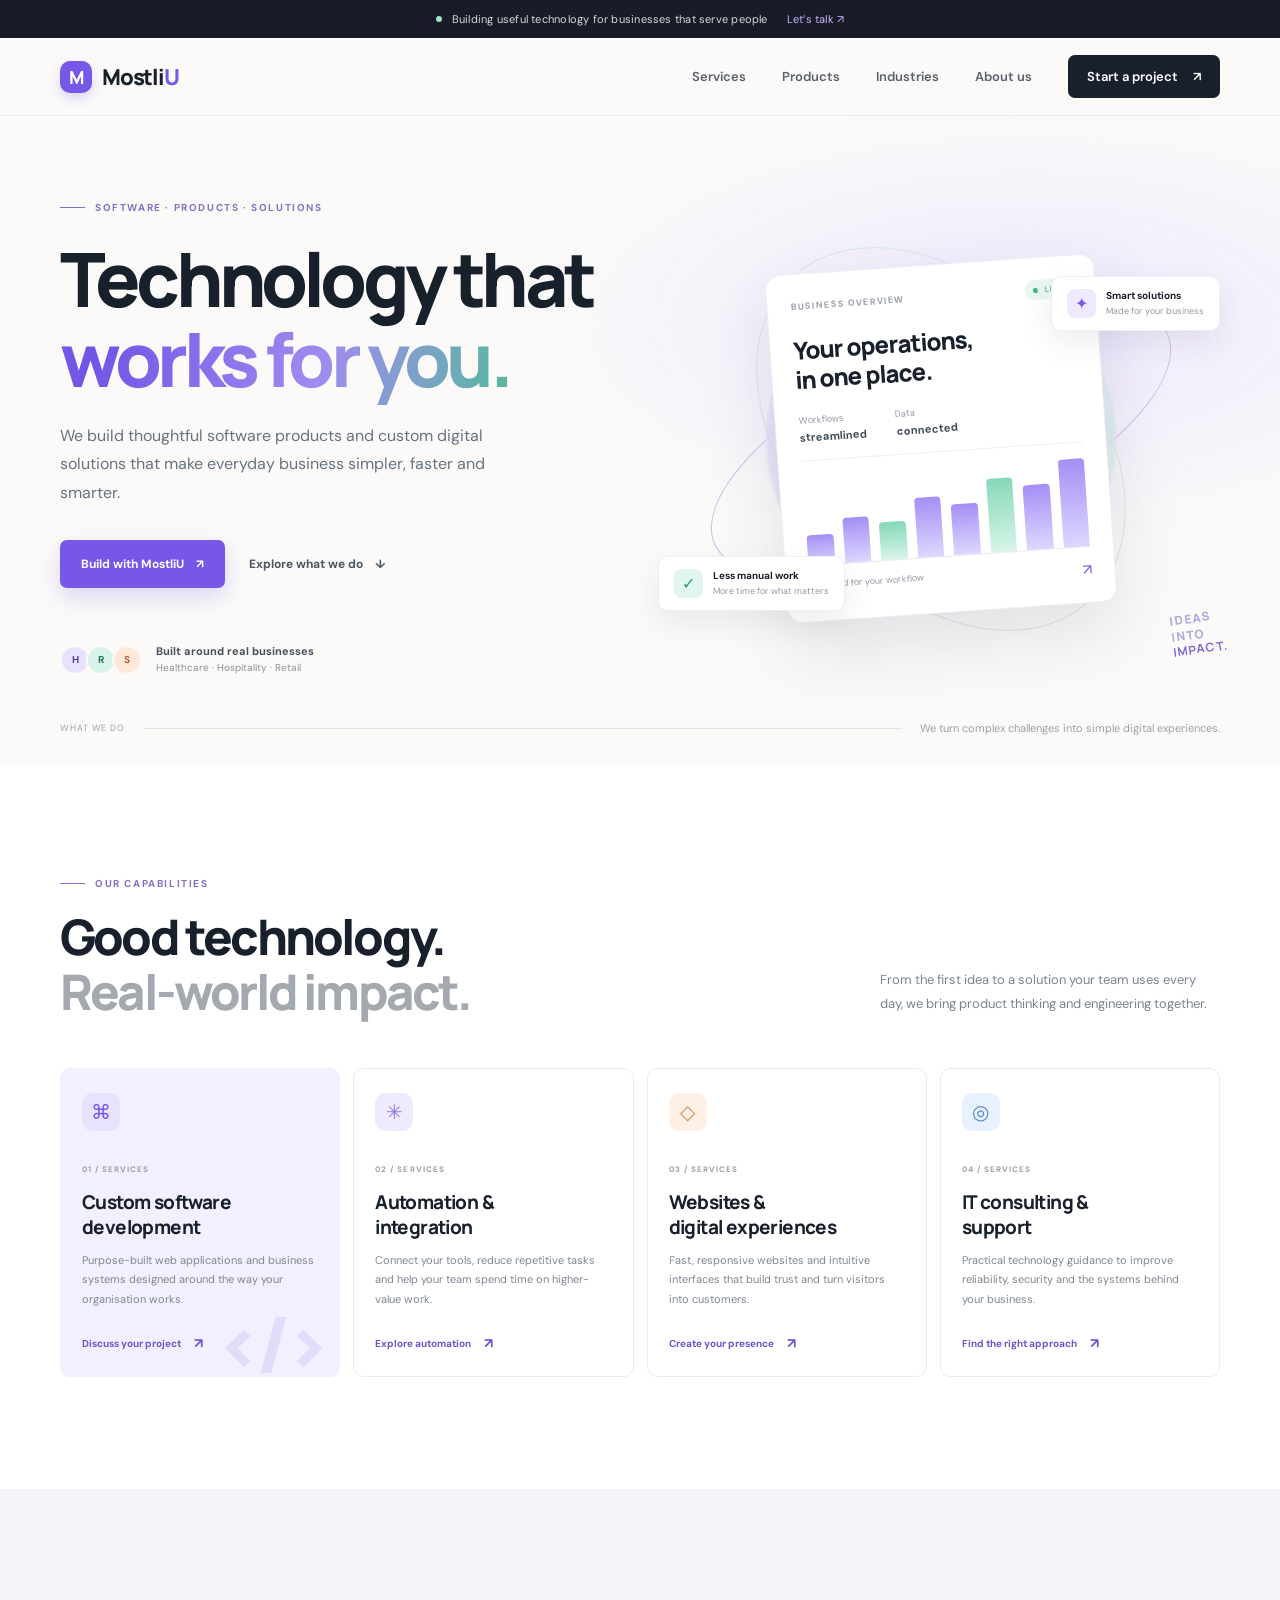
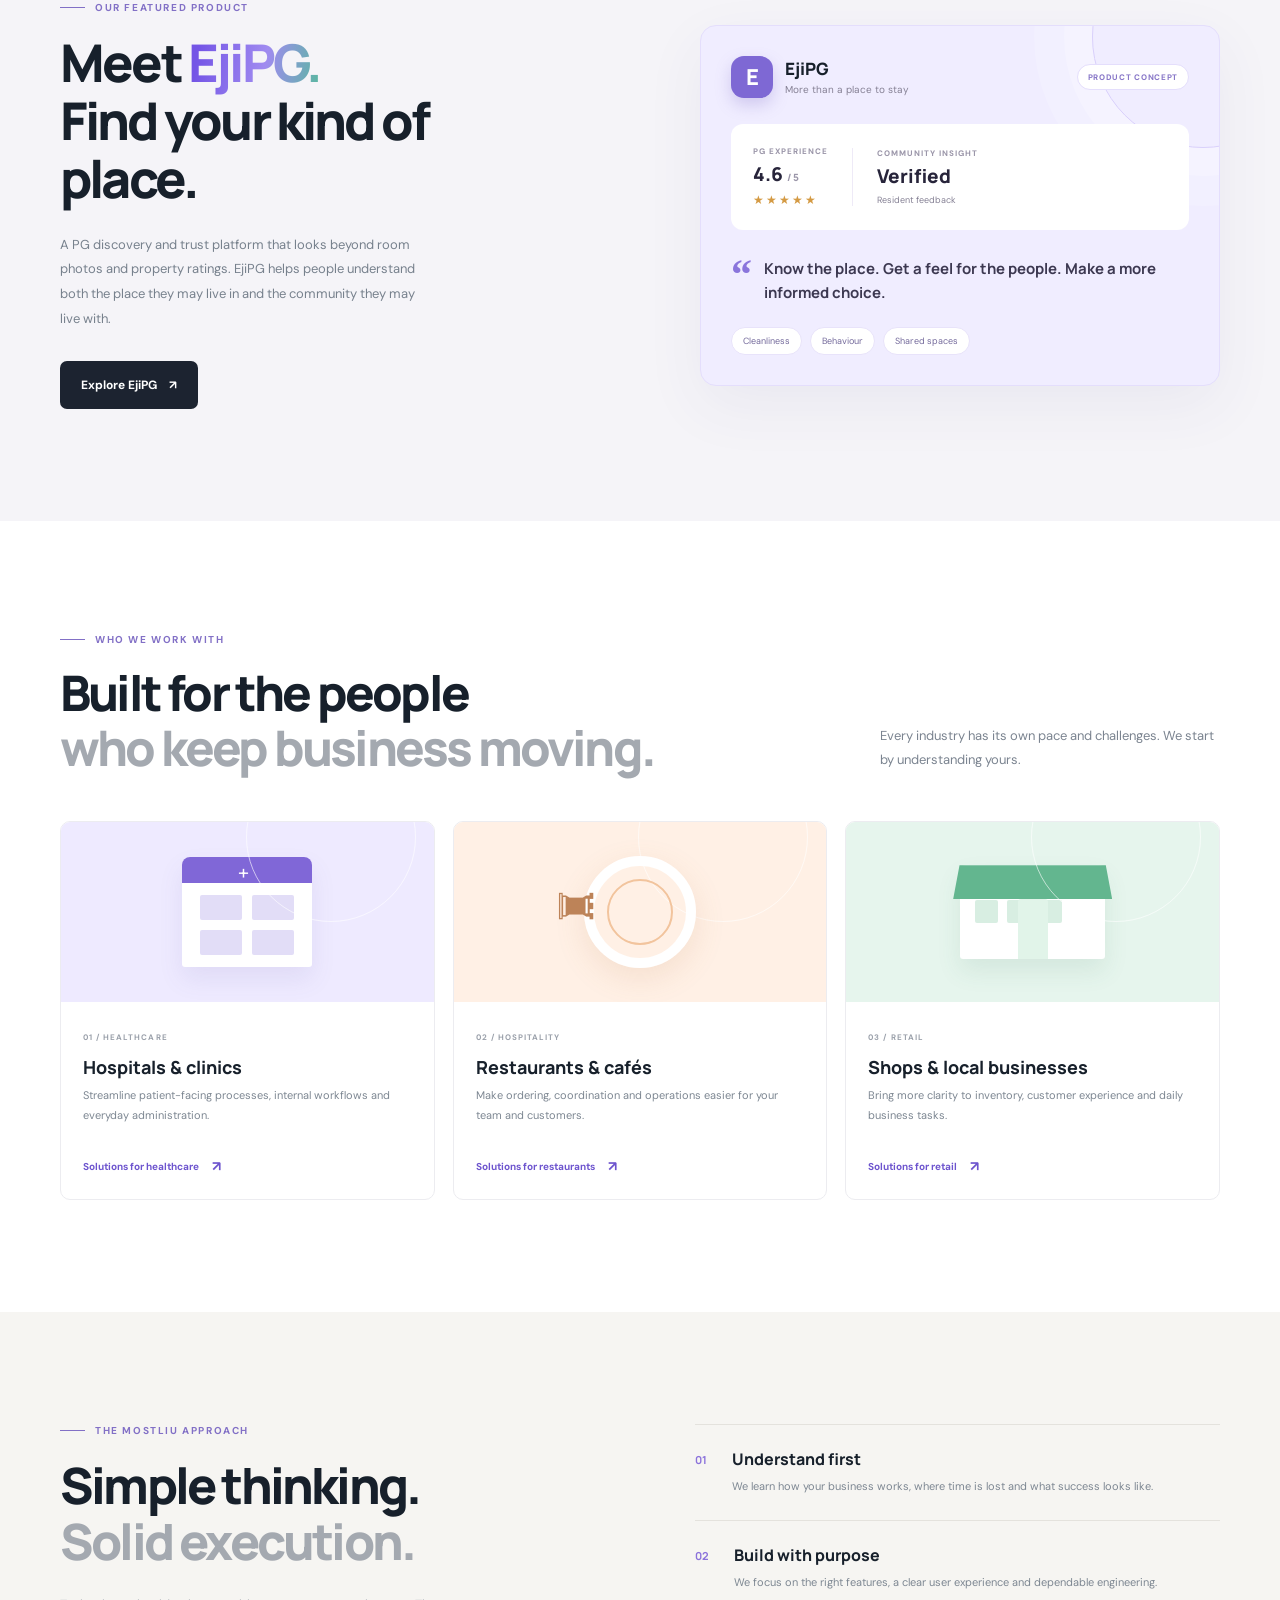
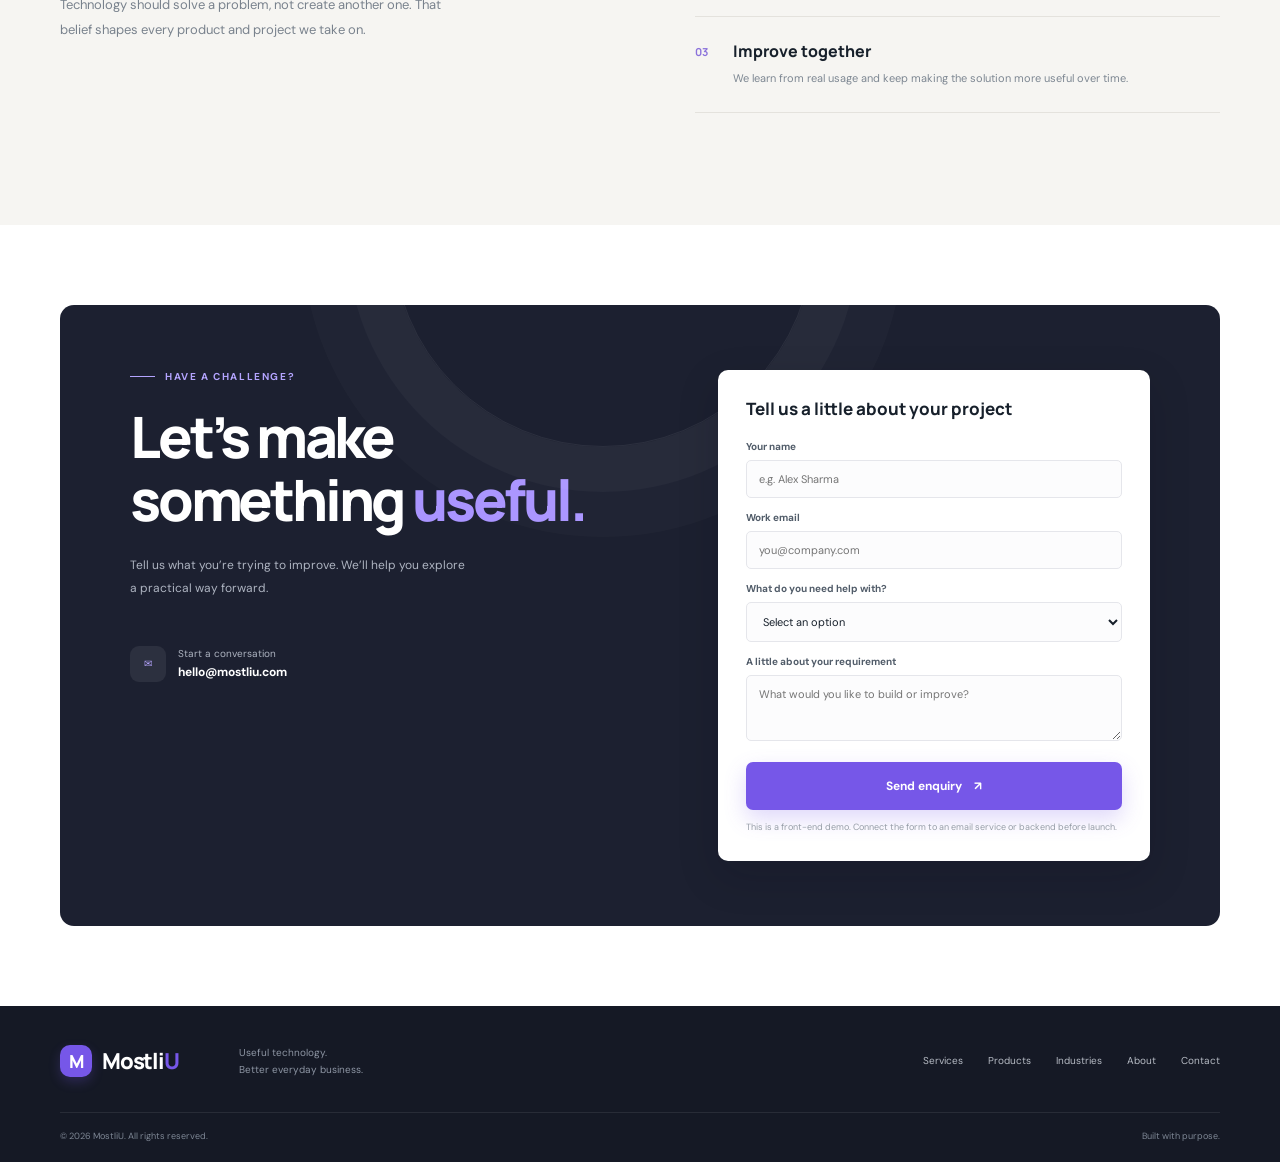
==== commit 97032084: "Refactor index.html structure and content" ====
--- a/index.html
+++ b/index.html
@@ -11,415 +11,159 @@
   <link rel="stylesheet" href="styles.css" />
 </head>
 <body>
-
-  <div class="announcement">
-    <span class="announcement-dot"></span>
-    Building useful technology for businesses that serve people
-    <a href="contact.html">Let’s talk <span aria-hidden="true">↗</span></a>
-  </div>
-
-  <header class="site-header">
-    <nav class="nav container" aria-label="Main navigation">
-
-      <!-- Updated Logo -->
-      <a class="brand" href="index.html" aria-label="MostliU home">
-        <img src="mostliu-logo.png" alt="MostliU" class="brand-logo">
-      </a>
-
-      <button class="menu-toggle" id="menuToggle" aria-label="Open navigation" aria-expanded="false">
-        <span></span><span></span>
-      </button>
-
-      <div class="nav-links" id="navLinks">
-        <a href="services.html">Services</a>
-        <a href="products.html">Products</a>
-        <a href="industries.html">Industries</a>
-        <a href="about.html">About us</a>
-        <a class="nav-cta" href="contact.html">Start a project <span>↗</span></a>
-      </div>
-
-    </nav>
-  </header>
+  <div class="announcement"><span class="announcement-dot"></span> Building useful technology for businesses that serve people <a href="contact.html">Let’s talk <span aria-hidden="true">↗</span></a></div>
+  <header class="site-header"><nav class="nav container" aria-label="Main navigation">
+    <a class="brand" href="index.html" aria-label="MostliU home"><span class="brand-mark">M</span><span>Mostli<span class="brand-accent">U</span></span></a>
+    <button class="menu-toggle" id="menuToggle" aria-label="Open navigation" aria-expanded="false"><span></span><span></span></button>
+    <div class="nav-links" id="navLinks">
+      <a class="" href="services.html">Services</a>
+      <a class="" href="products.html">Products</a>
+      <a class="" href="industries.html">Industries</a>
+      <a class="" href="about.html">About us</a>
+      <a class="nav-cta" href="contact.html">Start a project <span>↗</span></a>
+    </div></nav></header>
 
   <main>
-
     <section class="hero section" id="home">
       <div class="hero-grid container">
-
         <div class="hero-copy">
-          <div class="eyebrow">
-            <span class="eyebrow-line"></span>
-            SOFTWARE · PRODUCTS · SOLUTIONS
-          </div>
-
+          <div class="eyebrow"><span class="eyebrow-line"></span> SOFTWARE · PRODUCTS · SOLUTIONS</div>
           <h1>Technology that<br><span class="text-gradient">works for you.</span></h1>
-
-          <p class="hero-description">
-            We build thoughtful software products and custom digital solutions that make everyday business simpler, faster and smarter.
-          </p>
-
+          <p class="hero-description">We build thoughtful software products and custom digital solutions that make everyday business simpler, faster and smarter.</p>
           <div class="hero-actions">
             <a class="button button-primary" href="#contact">Build with MostliU <span>↗</span></a>
             <a class="button button-quiet" href="#services">Explore what we do <span>↓</span></a>
           </div>
-
           <div class="hero-proof">
-            <div class="proof-avatars">
-              <span>H</span><span>R</span><span>S</span>
-            </div>
-            <p>
-              <strong>Built around real businesses</strong><br>
-              <span>Healthcare · Hospitality · Retail</span>
-            </p>
+            <div class="proof-avatars"><span>H</span><span>R</span><span>S</span></div>
+            <p><strong>Built around real businesses</strong><br><span>Healthcare · Hospitality · Retail</span></p>
           </div>
         </div>
-
         <div class="hero-visual" aria-label="Illustration of connected business software">
-          <div class="visual-orbit orbit-one"></div>
-          <div class="visual-orbit orbit-two"></div>
+          <div class="visual-orbit orbit-one"></div><div class="visual-orbit orbit-two"></div>
           <div class="visual-glow"></div>
-
           <div class="dashboard-card">
-            <div class="dash-top">
-              <span class="dash-label">BUSINESS OVERVIEW</span>
-              <span class="live-pill"><i></i> LIVE</span>
-            </div>
-
+            <div class="dash-top"><span class="dash-label">BUSINESS OVERVIEW</span><span class="live-pill"><i></i> LIVE</span></div>
             <div class="dash-heading">Your operations,<br>in one place.</div>
-
             <div class="dash-stats">
               <div><span>Workflows</span><strong> streamlined</strong></div>
               <div><span>Data</span><strong> connected</strong></div>
             </div>
-
-            <div class="chart">
-              <div class="chart-bars">
-                <i style="height:34%"></i>
-                <i style="height:51%"></i>
-                <i style="height:43%"></i>
-                <i style="height:68%"></i>
-                <i style="height:58%"></i>
-                <i style="height:84%"></i>
-                <i style="height:73%"></i>
-                <i style="height:100%"></i>
-              </div>
-            </div>
-
-            <div class="dash-footer">
-              <span>Designed for your workflow</span>
-              <span class="footer-arrow">↗</span>
-            </div>
+            <div class="chart"><div class="chart-bars"><i style="height:34%"></i><i style="height:51%"></i><i style="height:43%"></i><i style="height:68%"></i><i style="height:58%"></i><i style="height:84%"></i><i style="height:73%"></i><i style="height:100%"></i></div></div>
+            <div class="dash-footer"><span>Designed for your workflow</span><span class="footer-arrow">↗</span></div>
           </div>
-
-          <div class="float-card float-card-top">
-            <span class="float-icon purple">✦</span>
-            <div>
-              <strong>Smart solutions</strong>
-              <small>Made for your business</small>
-            </div>
-          </div>
-
-          <div class="float-card float-card-bottom">
-            <span class="float-icon mint">✓</span>
-            <div>
-              <strong>Less manual work</strong>
-              <small>More time for what matters</small>
-            </div>
-          </div>
-
+          <div class="float-card float-card-top"><span class="float-icon purple">✦</span><div><strong>Smart solutions</strong><small>Made for your business</small></div></div>
+          <div class="float-card float-card-bottom"><span class="float-icon mint">✓</span><div><strong>Less manual work</strong><small>More time for what matters</small></div></div>
           <div class="hero-stamp">IDEAS<br>INTO<br><b>IMPACT.</b></div>
         </div>
-
       </div>
-
-      <div class="hero-bottom container">
-        <span>WHAT WE DO</span>
-        <div></div>
-        <span>We turn complex challenges into simple digital experiences.</span>
-      </div>
+      <div class="hero-bottom container"><span>WHAT WE DO</span><div></div><span>We turn complex challenges into simple digital experiences.</span></div>
     </section>
 
     <section class="section services-section" id="services">
       <div class="container">
-
         <div class="section-heading">
-          <div>
-            <div class="eyebrow"><span class="eyebrow-line"></span> OUR CAPABILITIES</div>
-            <h2>Good technology.<br><span class="muted-heading">Real-world impact.</span></h2>
-          </div>
-          <p>
-            From the first idea to a solution your team uses every day, we bring product thinking and engineering together.
-          </p>
+          <div><div class="eyebrow"><span class="eyebrow-line"></span> OUR CAPABILITIES</div><h2>Good technology.<br><span class="muted-heading">Real-world impact.</span></h2></div>
+          <p>From the first idea to a solution your team uses every day, we bring product thinking and engineering together.</p>
         </div>
-
         <div class="service-grid">
-
           <article class="service-card service-featured">
-            <div class="card-icon">⌘</div>
-            <span class="card-number">01 / SERVICES</span>
+            <div class="card-icon">⌘</div><span class="card-number">01 / SERVICES</span>
             <h3>Custom software<br>development</h3>
             <p>Purpose-built web applications and business systems designed around the way your organisation works.</p>
             <a href="#contact" class="text-link">Discuss your project <span>↗</span></a>
             <div class="service-decoration decoration-code">&lt;/&gt;</div>
           </article>
-
           <article class="service-card">
-            <div class="card-icon icon-lilac">✳</div>
-            <span class="card-number">02 / SERVICES</span>
+            <div class="card-icon icon-lilac">✳</div><span class="card-number">02 / SERVICES</span>
             <h3>Automation &<br>integration</h3>
             <p>Connect your tools, reduce repetitive tasks and help your team spend time on higher-value work.</p>
             <a href="#contact" class="text-link">Explore automation <span>↗</span></a>
           </article>
-
           <article class="service-card">
-            <div class="card-icon icon-peach">◇</div>
-            <span class="card-number">03 / SERVICES</span>
+            <div class="card-icon icon-peach">◇</div><span class="card-number">03 / SERVICES</span>
             <h3>Websites &<br>digital experiences</h3>
             <p>Fast, responsive websites and intuitive interfaces that build trust and turn visitors into customers.</p>
             <a href="#contact" class="text-link">Create your presence <span>↗</span></a>
           </article>
-
           <article class="service-card">
-            <div class="card-icon icon-blue">◎</div>
-            <span class="card-number">04 / SERVICES</span>
+            <div class="card-icon icon-blue">◎</div><span class="card-number">04 / SERVICES</span>
             <h3>IT consulting &<br>support</h3>
             <p>Practical technology guidance to improve reliability, security and the systems behind your business.</p>
             <a href="#contact" class="text-link">Find the right approach <span>↗</span></a>
           </article>
-
         </div>
       </div>
     </section>
 
     <section class="section products-section" id="products">
       <div class="container product-layout">
-
         <div class="product-intro">
           <div class="eyebrow"><span class="eyebrow-line"></span> OUR FEATURED PRODUCT</div>
           <h2>Meet <span class="text-gradient">EjiPG.</span><br>Find your kind of place.</h2>
-          <p>
-            A PG discovery and trust platform that looks beyond room photos and property ratings. EjiPG helps people understand both the place they may live in and the community they may live with.
-          </p>
+          <p>A PG discovery and trust platform that looks beyond room photos and property ratings. EjiPG helps people understand both the place they may live in and the community they may live with.</p>
           <a class="button button-dark" href="ejipg.html">Explore EjiPG <span>↗</span></a>
         </div>
-
         <div class="ejipg-preview">
-          <div class="ejipg-preview-top">
-            <span class="ejipg-mark">E</span>
-            <div>
-              <strong>EjiPG</strong>
-              <small>More than a place to stay</small>
-            </div>
-            <span class="preview-pill">PRODUCT CONCEPT</span>
-          </div>
-
-          <div class="preview-rating">
-            <div>
-              <span class="preview-label">PG EXPERIENCE</span>
-              <strong>4.6 <small>/ 5</small></strong>
-              <span class="stars">★★★★★</span>
-            </div>
-            <div class="preview-divider"></div>
-            <div>
-              <span class="preview-label">COMMUNITY INSIGHT</span>
-              <strong>Verified</strong>
-              <small>Resident feedback</small>
-            </div>
-          </div>
-
-          <div class="preview-quote">
-            <span>“</span>
-            <p>Know the place. Get a feel for the people. Make a more informed choice.</p>
-          </div>
-
-          <div class="preview-tags">
-            <span>Cleanliness</span>
-            <span>Behaviour</span>
-            <span>Shared spaces</span>
-          </div>
+          <div class="ejipg-preview-top"><span class="ejipg-mark">E</span><div><strong>EjiPG</strong><small>More than a place to stay</small></div><span class="preview-pill">PRODUCT CONCEPT</span></div>
+          <div class="preview-rating"><div><span class="preview-label">PG EXPERIENCE</span><strong>4.6 <small>/ 5</small></strong><span class="stars">★★★★★</span></div><div class="preview-divider"></div><div><span class="preview-label">COMMUNITY INSIGHT</span><strong>Verified</strong><small>Resident feedback</small></div></div>
+          <div class="preview-quote"><span>“</span><p>Know the place. Get a feel for the people. Make a more informed choice.</p></div>
+          <div class="preview-tags"><span>Cleanliness</span><span>Behaviour</span><span>Shared spaces</span></div>
         </div>
-
       </div>
     </section>
 
     <section class="section industries-section" id="industries">
       <div class="container">
-
         <div class="section-heading industries-heading">
-          <div>
-            <div class="eyebrow"><span class="eyebrow-line"></span> WHO WE WORK WITH</div>
-            <h2>Built for the people<br><span class="muted-heading">who keep business moving.</span></h2>
-          </div>
+          <div><div class="eyebrow"><span class="eyebrow-line"></span> WHO WE WORK WITH</div><h2>Built for the people<br><span class="muted-heading">who keep business moving.</span></h2></div>
           <p>Every industry has its own pace and challenges. We start by understanding yours.</p>
         </div>
-
         <div class="industry-grid">
-
           <article class="industry-card">
-            <div class="industry-art hospital-art">
-              <div class="hospital-building">
-                <span>+</span><i></i><i></i><i></i><i></i>
-              </div>
-              <div class="art-orb"></div>
-            </div>
-            <div class="industry-content">
-              <span>01 / HEALTHCARE</span>
-              <h3>Hospitals & clinics</h3>
-              <p>Streamline patient-facing processes, internal workflows and everyday administration.</p>
-              <a href="#contact" class="text-link">Solutions for healthcare <span>↗</span></a>
-            </div>
+            <div class="industry-art hospital-art"><div class="hospital-building"><span>+</span><i></i><i></i><i></i><i></i></div><div class="art-orb"></div></div>
+            <div class="industry-content"><span>01 / HEALTHCARE</span><h3>Hospitals & clinics</h3><p>Streamline patient-facing processes, internal workflows and everyday administration.</p><a href="#contact" class="text-link">Solutions for healthcare <span>↗</span></a></div>
           </article>
-
           <article class="industry-card">
-            <div class="industry-art restaurant-art">
-              <div class="plate"><div></div></div>
-              <div class="fork">♜</div>
-              <div class="art-orb"></div>
-            </div>
-            <div class="industry-content">
-              <span>02 / HOSPITALITY</span>
-              <h3>Restaurants & cafés</h3>
-              <p>Make ordering, coordination and operations easier for your team and customers.</p>
-              <a href="#contact" class="text-link">Solutions for restaurants <span>↗</span></a>
-            </div>
+            <div class="industry-art restaurant-art"><div class="plate"><div></div></div><div class="fork">♜</div><div class="art-orb"></div></div>
+            <div class="industry-content"><span>02 / HOSPITALITY</span><h3>Restaurants & cafés</h3><p>Make ordering, coordination and operations easier for your team and customers.</p><a href="#contact" class="text-link">Solutions for restaurants <span>↗</span></a></div>
           </article>
-
           <article class="industry-card">
-            <div class="industry-art retail-art">
-              <div class="store">
-                <span></span><i></i><i></i><i></i>
-              </div>
-              <div class="art-orb"></div>
-            </div>
-            <div class="industry-content">
-              <span>03 / RETAIL</span>
-              <h3>Shops & local businesses</h3>
-              <p>Bring more clarity to inventory, customer experience and daily business tasks.</p>
-              <a href="#contact" class="text-link">Solutions for retail <span>↗</span></a>
-            </div>
+            <div class="industry-art retail-art"><div class="store"><span></span><i></i><i></i><i></i></div><div class="art-orb"></div></div>
+            <div class="industry-content"><span>03 / RETAIL</span><h3>Shops & local businesses</h3><p>Bring more clarity to inventory, customer experience and daily business tasks.</p><a href="#contact" class="text-link">Solutions for retail <span>↗</span></a></div>
           </article>
-
         </div>
       </div>
     </section>
 
     <section class="section approach-section" id="about">
       <div class="container approach-layout">
-
-        <div>
-          <div class="eyebrow"><span class="eyebrow-line"></span> THE MOSTLIU APPROACH</div>
-          <h2>Simple thinking.<br><span class="muted-heading">Solid execution.</span></h2>
-          <p class="approach-lead">
-            Technology should solve a problem, not create another one. That belief shapes every product and project we take on.
-          </p>
+        <div><div class="eyebrow"><span class="eyebrow-line"></span> THE MOSTLIU APPROACH</div><h2>Simple thinking.<br><span class="muted-heading">Solid execution.</span></h2><p class="approach-lead">Technology should solve a problem, not create another one. That belief shapes every product and project we take on.</p></div>
+        <div class="steps">
+          <div class="step"><span>01</span><div><h3>Understand first</h3><p>We learn how your business works, where time is lost and what success looks like.</p></div></div>
+          <div class="step"><span>02</span><div><h3>Build with purpose</h3><p>We focus on the right features, a clear user experience and dependable engineering.</p></div></div>
+          <div class="step"><span>03</span><div><h3>Improve together</h3><p>We learn from real usage and keep making the solution more useful over time.</p></div></div>
         </div>
-
-        <div class="steps">
-          <div class="step">
-            <span>01</span>
-            <div>
-              <h3>Understand first</h3>
-              <p>We learn how your business works, where time is lost and what success looks like.</p>
-            </div>
-          </div>
-
-          <div class="step">
-            <span>02</span>
-            <div>
-              <h3>Build with purpose</h3>
-              <p>We focus on the right features, a clear user experience and dependable engineering.</p>
-            </div>
-          </div>
-
-          <div class="step">
-            <span>03</span>
-            <div>
-              <h3>Improve together</h3>
-              <p>We learn from real usage and keep making the solution more useful over time.</p>
-            </div>
-          </div>
-        </div>
-
       </div>
     </section>
 
     <section class="contact-section section" id="contact">
       <div class="container contact-panel">
-
-        <div class="contact-copy">
-          <div class="eyebrow eyebrow-light"><span class="eyebrow-line"></span> HAVE A CHALLENGE?</div>
-          <h2>Let’s make<br>something <span>useful.</span></h2>
-          <p>Tell us what you’re trying to improve. We’ll help you explore a practical way forward.</p>
-
-          <div class="contact-detail">
-            <span class="contact-detail-icon">✉</span>
-            <span>Start a conversation<br><strong>hello@mostliu.com</strong></span>
-          </div>
-        </div>
-
+        <div class="contact-copy"><div class="eyebrow eyebrow-light"><span class="eyebrow-line"></span> HAVE A CHALLENGE?</div><h2>Let’s make<br>something <span>useful.</span></h2><p>Tell us what you’re trying to improve. We’ll help you explore a practical way forward.</p><div class="contact-detail"><span class="contact-detail-icon">✉</span><span>Start a conversation<br><strong>hello@mostliu.com</strong></span></div></div>
         <form class="contact-form" id="contactForm">
           <h3>Tell us a little about your project</h3>
-
-          <label for="name">Your name</label>
-          <input id="name" name="name" type="text" placeholder="e.g. Alex Sharma" required>
-
-          <label for="email">Work email</label>
-          <input id="email" name="email" type="email" placeholder="you@company.com" required>
-
+          <label for="name">Your name</label><input id="name" name="name" type="text" placeholder="e.g. Alex Sharma" required>
+          <label for="email">Work email</label><input id="email" name="email" type="email" placeholder="you@company.com" required>
           <label for="business">What do you need help with?</label>
-          <select id="business" name="business" required>
-            <option value="">Select an option</option>
-            <option>Custom software</option>
-            <option>Hospital / healthcare solution</option>
-            <option>Restaurant / hospitality solution</option>
-            <option>Retail / shop solution</option>
-            <option>Website development</option>
-            <option>Automation / integration</option>
-            <option>Something else</option>
-          </select>
-
-          <label for="message">A little about your requirement</label>
-          <textarea id="message" name="message" rows="3" placeholder="What would you like to build or improve?"></textarea>
-
-          <button class="button button-primary submit-button" type="submit">
-            Send enquiry <span>↗</span>
-          </button>
-
-          <p class="form-message" id="formMessage" role="status">
-            This is a front-end demo. Connect the form to an email service or backend before launch.
-          </p>
+          <select id="business" name="business" required><option value="">Select an option</option><option>Custom software</option><option>Hospital / healthcare solution</option><option>Restaurant / hospitality solution</option><option>Retail / shop solution</option><option>Website development</option><option>Automation / integration</option><option>Something else</option></select>
+          <label for="message">A little about your requirement</label><textarea id="message" name="message" rows="3" placeholder="What would you like to build or improve?"></textarea>
+          <button class="button button-primary submit-button" type="submit">Send enquiry <span>↗</span></button>
+          <p class="form-message" id="formMessage" role="status">This is a front-end demo. Connect the form to an email service or backend before launch.</p>
         </form>
-
       </div>
     </section>
-
   </main>
 
-  <footer class="footer">
-    <div class="container footer-main">
-      <a class="brand brand-footer" href="index.html">
-        <span class="brand-mark">M</span>
-        <span>Mostli<span class="brand-accent">U</span></span>
-      </a>
-
-      <p>Useful technology.<br>Better everyday business.</p>
-
-      <div class="footer-links">
-        <a href="services.html">Services</a>
-        <a href="products.html">Products</a>
-        <a href="industries.html">Industries</a>
-        <a href="about.html">About</a>
-        <a href="contact.html">Contact</a>
-      </div>
-    </div>
-
-    <div class="container footer-bottom">
-      <span>© <span id="year"></span> MostliU. All rights reserved.</span>
-      <span>Built with purpose.</span>
-    </div>
-  </footer>
-
-  <script src="script.js"></script>
-
+  <footer class="footer"><div class="container footer-main"><a class="brand brand-footer" href="index.html"><span class="brand-mark">M</span><span>Mostli<span class="brand-accent">U</span></span></a><p>Useful technology.<br>Better everyday business.</p><div class="footer-links"><a href="services.html">Services</a><a href="products.html">Products</a><a href="industries.html">Industries</a><a href="about.html">About</a><a href="contact.html">Contact</a></div></div><div class="container footer-bottom"><span>© <span id="year"></span> MostliU. All rights reserved.</span><span>Built with purpose.</span></div></footer><script src="script.js"></script>
 </body>
 </html>
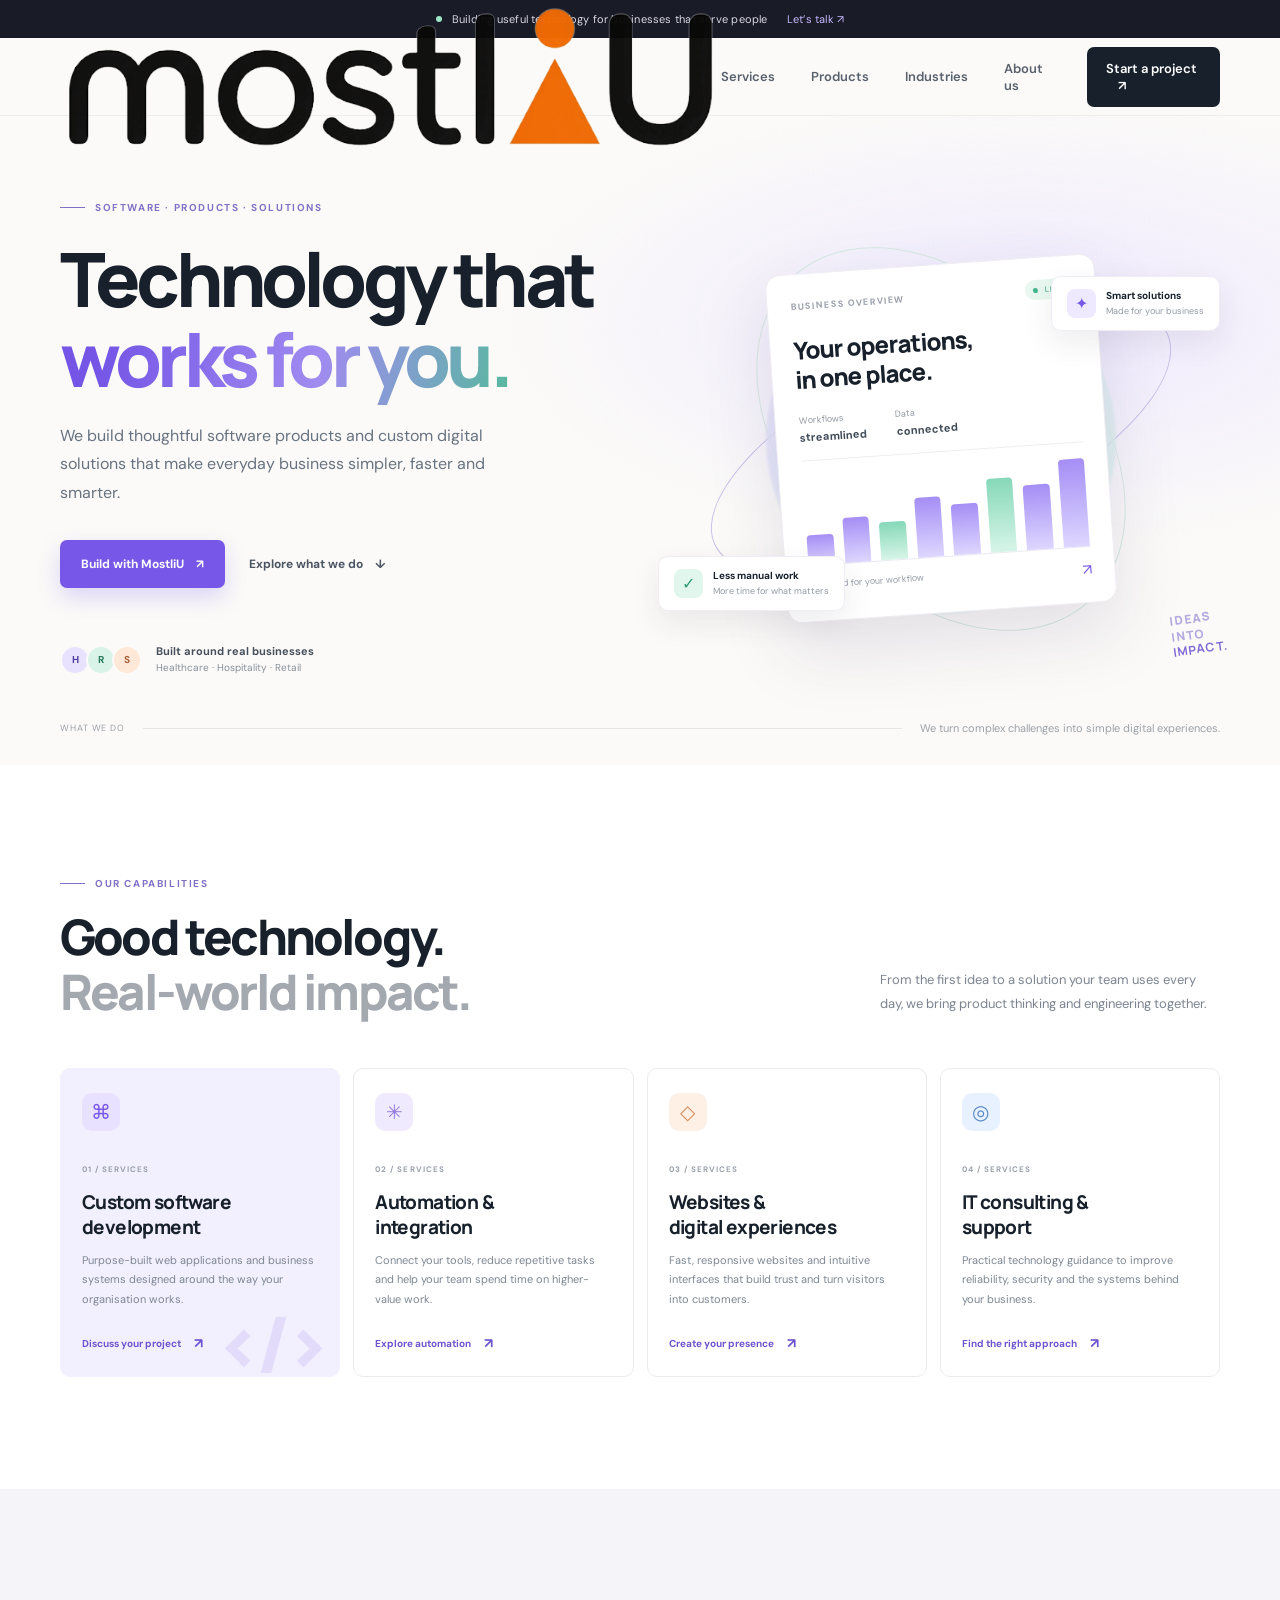
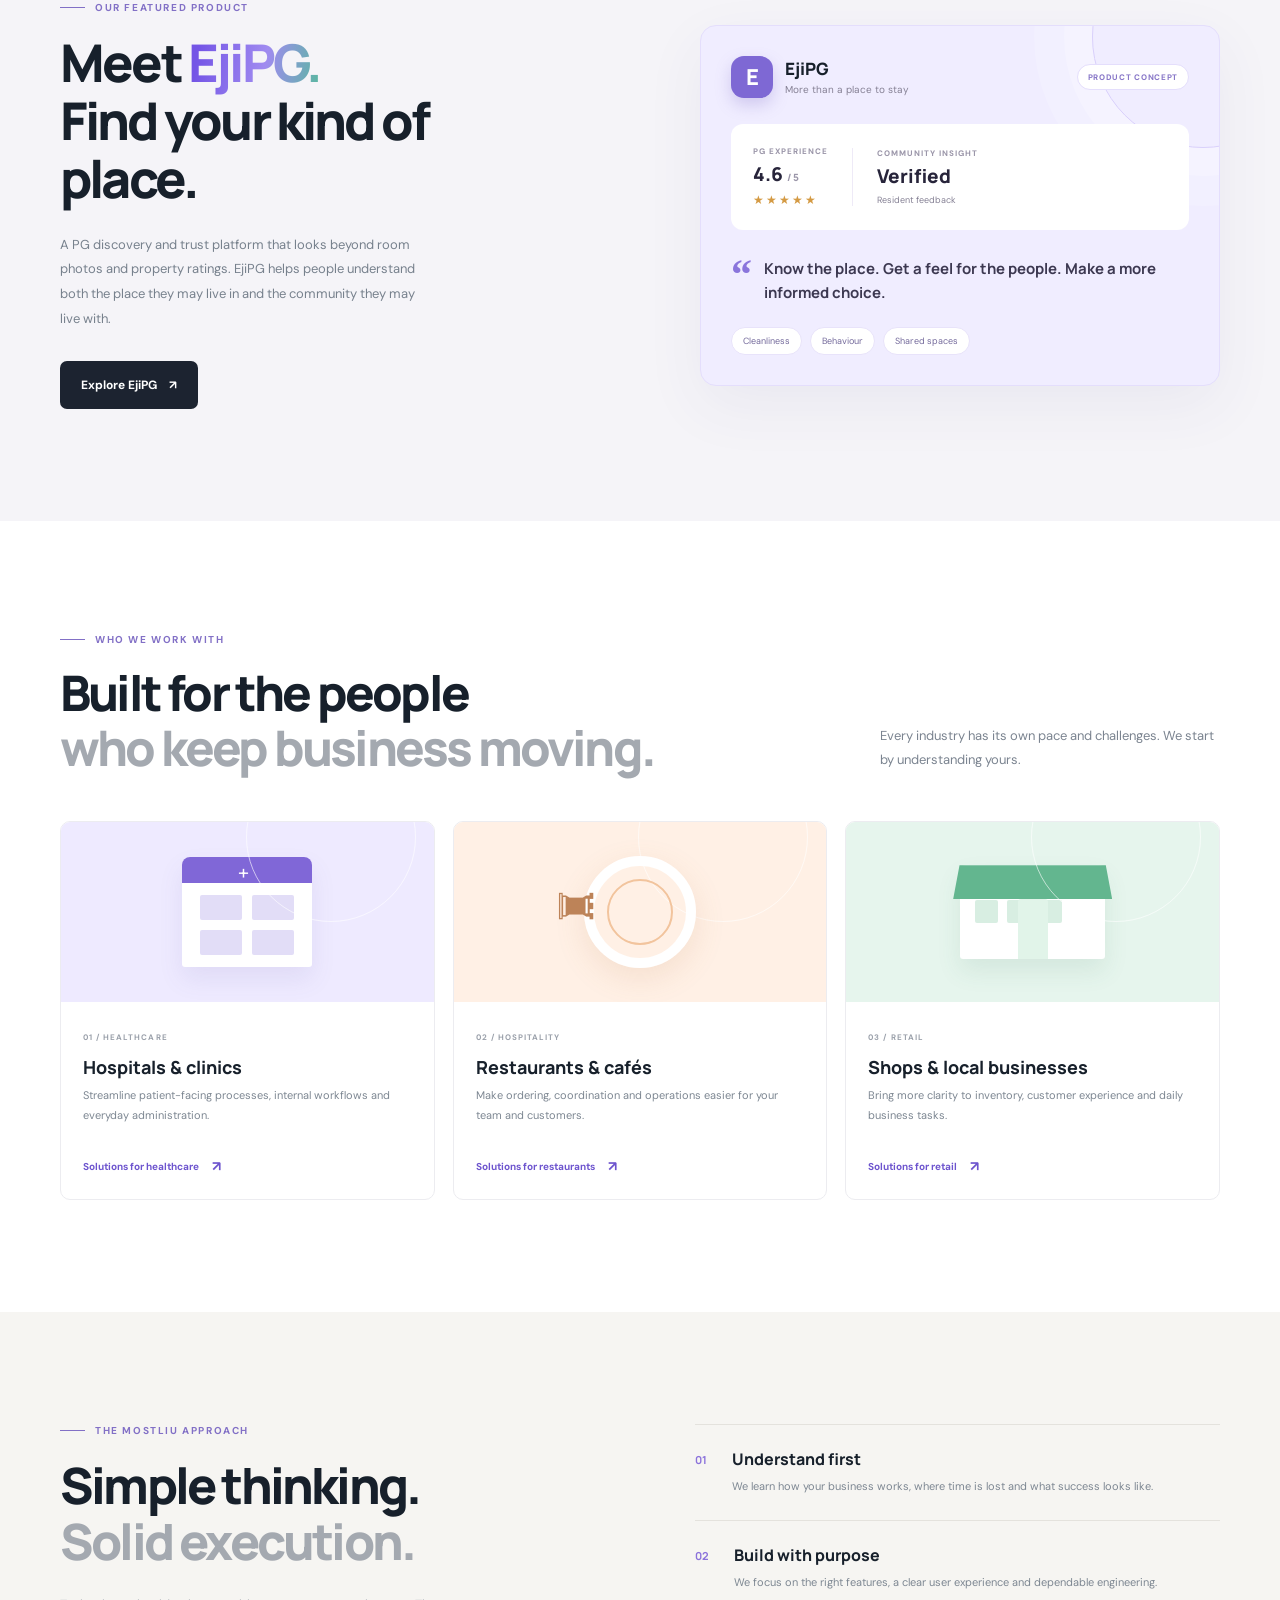
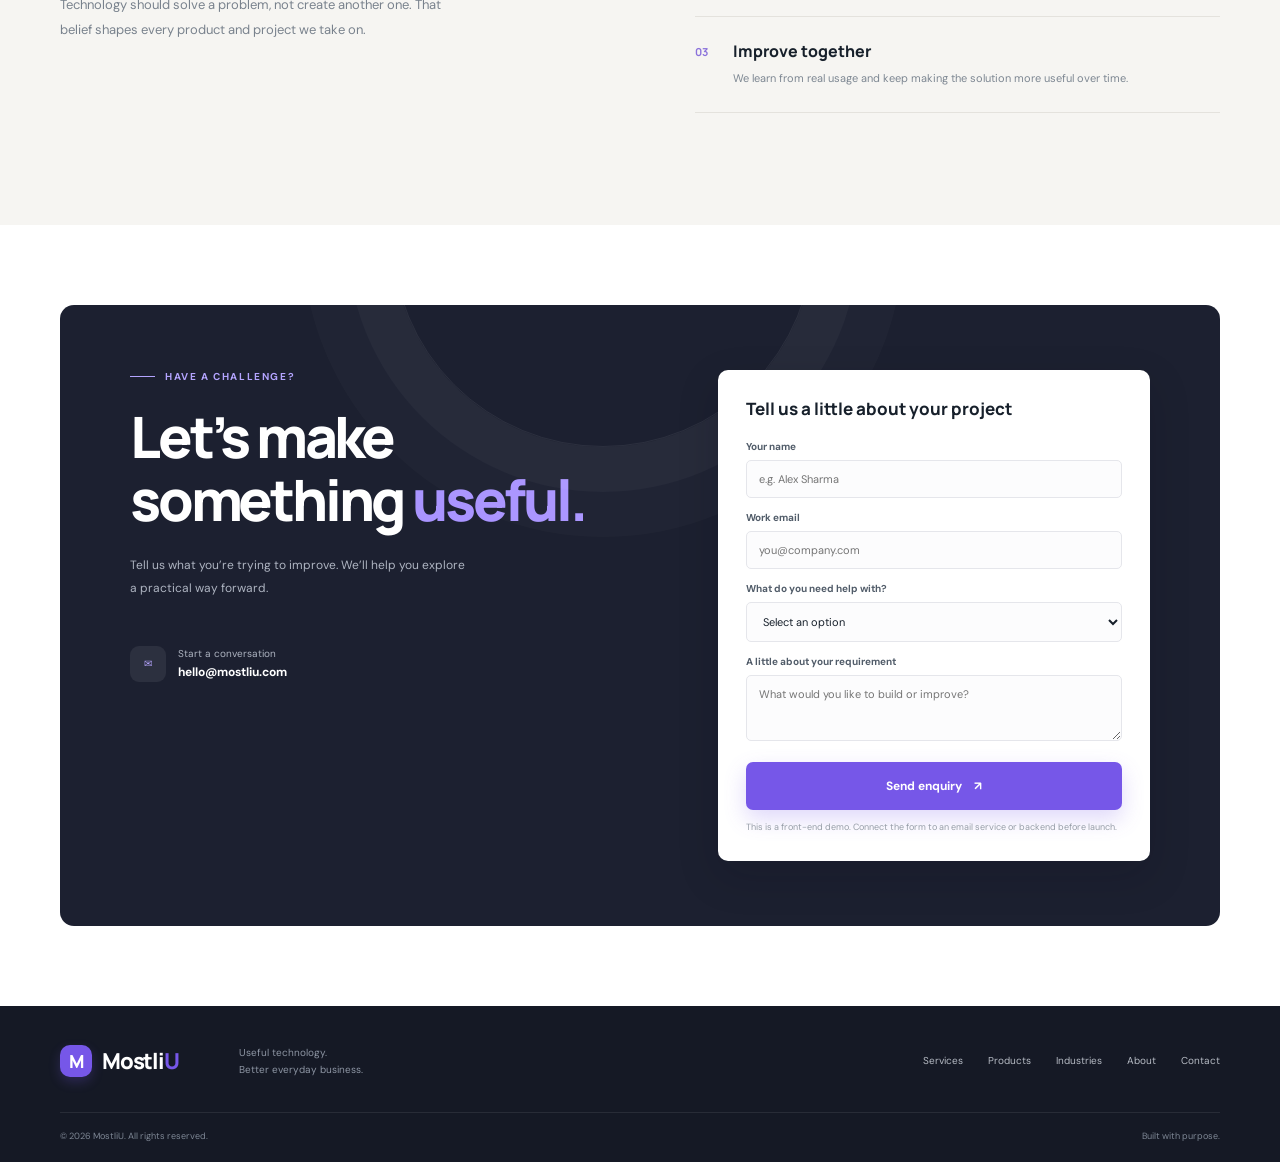
==== commit 93eded0d: "Sessin_End" ====
--- a/index.html
+++ b/index.html
@@ -11,159 +11,414 @@
   <link rel="stylesheet" href="styles.css" />
 </head>
 <body>
-  <div class="announcement"><span class="announcement-dot"></span> Building useful technology for businesses that serve people <a href="contact.html">Let’s talk <span aria-hidden="true">↗</span></a></div>
-  <header class="site-header"><nav class="nav container" aria-label="Main navigation">
-    <a class="brand" href="index.html" aria-label="MostliU home"><span class="brand-mark">M</span><span>Mostli<span class="brand-accent">U</span></span></a>
-    <button class="menu-toggle" id="menuToggle" aria-label="Open navigation" aria-expanded="false"><span></span><span></span></button>
-    <div class="nav-links" id="navLinks">
-      <a class="" href="services.html">Services</a>
-      <a class="" href="products.html">Products</a>
-      <a class="" href="industries.html">Industries</a>
-      <a class="" href="about.html">About us</a>
-      <a class="nav-cta" href="contact.html">Start a project <span>↗</span></a>
-    </div></nav></header>
+
+  <div class="announcement">
+    <span class="announcement-dot"></span>
+    Building useful technology for businesses that serve people
+    <a href="contact.html">Let’s talk <span aria-hidden="true">↗</span></a>
+  </div>
+
+  <header class="site-header">
+    <nav class="nav container" aria-label="Main navigation">
+
+      <a class="brand" href="index.html" aria-label="MostliU home">
+        <img src="mostliu-logo.png" alt="MostliU" class="brand-logo">
+      </a>
+
+      <button class="menu-toggle" id="menuToggle" aria-label="Open navigation" aria-expanded="false">
+        <span></span><span></span>
+      </button>
+
+      <div class="nav-links" id="navLinks">
+        <a href="services.html">Services</a>
+        <a href="products.html">Products</a>
+        <a href="industries.html">Industries</a>
+        <a href="about.html">About us</a>
+        <a class="nav-cta" href="contact.html">Start a project <span>↗</span></a>
+      </div>
+
+    </nav>
+  </header>
 
   <main>
+
     <section class="hero section" id="home">
       <div class="hero-grid container">
+
         <div class="hero-copy">
-          <div class="eyebrow"><span class="eyebrow-line"></span> SOFTWARE · PRODUCTS · SOLUTIONS</div>
+          <div class="eyebrow">
+            <span class="eyebrow-line"></span>
+            SOFTWARE · PRODUCTS · SOLUTIONS
+          </div>
+
           <h1>Technology that<br><span class="text-gradient">works for you.</span></h1>
-          <p class="hero-description">We build thoughtful software products and custom digital solutions that make everyday business simpler, faster and smarter.</p>
+
+          <p class="hero-description">
+            We build thoughtful software products and custom digital solutions that make everyday business simpler, faster and smarter.
+          </p>
+
           <div class="hero-actions">
             <a class="button button-primary" href="#contact">Build with MostliU <span>↗</span></a>
             <a class="button button-quiet" href="#services">Explore what we do <span>↓</span></a>
           </div>
+
           <div class="hero-proof">
-            <div class="proof-avatars"><span>H</span><span>R</span><span>S</span></div>
-            <p><strong>Built around real businesses</strong><br><span>Healthcare · Hospitality · Retail</span></p>
-          </div>
-        </div>
+            <div class="proof-avatars">
+              <span>H</span><span>R</span><span>S</span>
+            </div>
+            <p>
+              <strong>Built around real businesses</strong><br>
+              <span>Healthcare · Hospitality · Retail</span>
+            </p>
+          </div>
+        </div>
+
         <div class="hero-visual" aria-label="Illustration of connected business software">
-          <div class="visual-orbit orbit-one"></div><div class="visual-orbit orbit-two"></div>
+          <div class="visual-orbit orbit-one"></div>
+          <div class="visual-orbit orbit-two"></div>
           <div class="visual-glow"></div>
+
           <div class="dashboard-card">
-            <div class="dash-top"><span class="dash-label">BUSINESS OVERVIEW</span><span class="live-pill"><i></i> LIVE</span></div>
+            <div class="dash-top">
+              <span class="dash-label">BUSINESS OVERVIEW</span>
+              <span class="live-pill"><i></i> LIVE</span>
+            </div>
+
             <div class="dash-heading">Your operations,<br>in one place.</div>
+
             <div class="dash-stats">
               <div><span>Workflows</span><strong> streamlined</strong></div>
               <div><span>Data</span><strong> connected</strong></div>
             </div>
-            <div class="chart"><div class="chart-bars"><i style="height:34%"></i><i style="height:51%"></i><i style="height:43%"></i><i style="height:68%"></i><i style="height:58%"></i><i style="height:84%"></i><i style="height:73%"></i><i style="height:100%"></i></div></div>
-            <div class="dash-footer"><span>Designed for your workflow</span><span class="footer-arrow">↗</span></div>
-          </div>
-          <div class="float-card float-card-top"><span class="float-icon purple">✦</span><div><strong>Smart solutions</strong><small>Made for your business</small></div></div>
-          <div class="float-card float-card-bottom"><span class="float-icon mint">✓</span><div><strong>Less manual work</strong><small>More time for what matters</small></div></div>
+
+            <div class="chart">
+              <div class="chart-bars">
+                <i style="height:34%"></i>
+                <i style="height:51%"></i>
+                <i style="height:43%"></i>
+                <i style="height:68%"></i>
+                <i style="height:58%"></i>
+                <i style="height:84%"></i>
+                <i style="height:73%"></i>
+                <i style="height:100%"></i>
+              </div>
+            </div>
+
+            <div class="dash-footer">
+              <span>Designed for your workflow</span>
+              <span class="footer-arrow">↗</span>
+            </div>
+          </div>
+
+          <div class="float-card float-card-top">
+            <span class="float-icon purple">✦</span>
+            <div>
+              <strong>Smart solutions</strong>
+              <small>Made for your business</small>
+            </div>
+          </div>
+
+          <div class="float-card float-card-bottom">
+            <span class="float-icon mint">✓</span>
+            <div>
+              <strong>Less manual work</strong>
+              <small>More time for what matters</small>
+            </div>
+          </div>
+
           <div class="hero-stamp">IDEAS<br>INTO<br><b>IMPACT.</b></div>
         </div>
-      </div>
-      <div class="hero-bottom container"><span>WHAT WE DO</span><div></div><span>We turn complex challenges into simple digital experiences.</span></div>
+
+      </div>
+
+      <div class="hero-bottom container">
+        <span>WHAT WE DO</span>
+        <div></div>
+        <span>We turn complex challenges into simple digital experiences.</span>
+      </div>
     </section>
 
     <section class="section services-section" id="services">
       <div class="container">
+
         <div class="section-heading">
-          <div><div class="eyebrow"><span class="eyebrow-line"></span> OUR CAPABILITIES</div><h2>Good technology.<br><span class="muted-heading">Real-world impact.</span></h2></div>
-          <p>From the first idea to a solution your team uses every day, we bring product thinking and engineering together.</p>
-        </div>
+          <div>
+            <div class="eyebrow"><span class="eyebrow-line"></span> OUR CAPABILITIES</div>
+            <h2>Good technology.<br><span class="muted-heading">Real-world impact.</span></h2>
+          </div>
+          <p>
+            From the first idea to a solution your team uses every day, we bring product thinking and engineering together.
+          </p>
+        </div>
+
         <div class="service-grid">
+
           <article class="service-card service-featured">
-            <div class="card-icon">⌘</div><span class="card-number">01 / SERVICES</span>
+            <div class="card-icon">⌘</div>
+            <span class="card-number">01 / SERVICES</span>
             <h3>Custom software<br>development</h3>
             <p>Purpose-built web applications and business systems designed around the way your organisation works.</p>
             <a href="#contact" class="text-link">Discuss your project <span>↗</span></a>
             <div class="service-decoration decoration-code">&lt;/&gt;</div>
           </article>
+
           <article class="service-card">
-            <div class="card-icon icon-lilac">✳</div><span class="card-number">02 / SERVICES</span>
+            <div class="card-icon icon-lilac">✳</div>
+            <span class="card-number">02 / SERVICES</span>
             <h3>Automation &<br>integration</h3>
             <p>Connect your tools, reduce repetitive tasks and help your team spend time on higher-value work.</p>
             <a href="#contact" class="text-link">Explore automation <span>↗</span></a>
           </article>
+
           <article class="service-card">
-            <div class="card-icon icon-peach">◇</div><span class="card-number">03 / SERVICES</span>
+            <div class="card-icon icon-peach">◇</div>
+            <span class="card-number">03 / SERVICES</span>
             <h3>Websites &<br>digital experiences</h3>
             <p>Fast, responsive websites and intuitive interfaces that build trust and turn visitors into customers.</p>
             <a href="#contact" class="text-link">Create your presence <span>↗</span></a>
           </article>
+
           <article class="service-card">
-            <div class="card-icon icon-blue">◎</div><span class="card-number">04 / SERVICES</span>
+            <div class="card-icon icon-blue">◎</div>
+            <span class="card-number">04 / SERVICES</span>
             <h3>IT consulting &<br>support</h3>
             <p>Practical technology guidance to improve reliability, security and the systems behind your business.</p>
             <a href="#contact" class="text-link">Find the right approach <span>↗</span></a>
           </article>
+
         </div>
       </div>
     </section>
 
     <section class="section products-section" id="products">
       <div class="container product-layout">
+
         <div class="product-intro">
           <div class="eyebrow"><span class="eyebrow-line"></span> OUR FEATURED PRODUCT</div>
           <h2>Meet <span class="text-gradient">EjiPG.</span><br>Find your kind of place.</h2>
-          <p>A PG discovery and trust platform that looks beyond room photos and property ratings. EjiPG helps people understand both the place they may live in and the community they may live with.</p>
+          <p>
+            A PG discovery and trust platform that looks beyond room photos and property ratings. EjiPG helps people understand both the place they may live in and the community they may live with.
+          </p>
           <a class="button button-dark" href="ejipg.html">Explore EjiPG <span>↗</span></a>
         </div>
+
         <div class="ejipg-preview">
-          <div class="ejipg-preview-top"><span class="ejipg-mark">E</span><div><strong>EjiPG</strong><small>More than a place to stay</small></div><span class="preview-pill">PRODUCT CONCEPT</span></div>
-          <div class="preview-rating"><div><span class="preview-label">PG EXPERIENCE</span><strong>4.6 <small>/ 5</small></strong><span class="stars">★★★★★</span></div><div class="preview-divider"></div><div><span class="preview-label">COMMUNITY INSIGHT</span><strong>Verified</strong><small>Resident feedback</small></div></div>
-          <div class="preview-quote"><span>“</span><p>Know the place. Get a feel for the people. Make a more informed choice.</p></div>
-          <div class="preview-tags"><span>Cleanliness</span><span>Behaviour</span><span>Shared spaces</span></div>
-        </div>
+          <div class="ejipg-preview-top">
+            <span class="ejipg-mark">E</span>
+            <div>
+              <strong>EjiPG</strong>
+              <small>More than a place to stay</small>
+            </div>
+            <span class="preview-pill">PRODUCT CONCEPT</span>
+          </div>
+
+          <div class="preview-rating">
+            <div>
+              <span class="preview-label">PG EXPERIENCE</span>
+              <strong>4.6 <small>/ 5</small></strong>
+              <span class="stars">★★★★★</span>
+            </div>
+            <div class="preview-divider"></div>
+            <div>
+              <span class="preview-label">COMMUNITY INSIGHT</span>
+              <strong>Verified</strong>
+              <small>Resident feedback</small>
+            </div>
+          </div>
+
+          <div class="preview-quote">
+            <span>“</span>
+            <p>Know the place. Get a feel for the people. Make a more informed choice.</p>
+          </div>
+
+          <div class="preview-tags">
+            <span>Cleanliness</span>
+            <span>Behaviour</span>
+            <span>Shared spaces</span>
+          </div>
+        </div>
+
       </div>
     </section>
 
     <section class="section industries-section" id="industries">
       <div class="container">
+
         <div class="section-heading industries-heading">
-          <div><div class="eyebrow"><span class="eyebrow-line"></span> WHO WE WORK WITH</div><h2>Built for the people<br><span class="muted-heading">who keep business moving.</span></h2></div>
+          <div>
+            <div class="eyebrow"><span class="eyebrow-line"></span> WHO WE WORK WITH</div>
+            <h2>Built for the people<br><span class="muted-heading">who keep business moving.</span></h2>
+          </div>
           <p>Every industry has its own pace and challenges. We start by understanding yours.</p>
         </div>
+
         <div class="industry-grid">
+
           <article class="industry-card">
-            <div class="industry-art hospital-art"><div class="hospital-building"><span>+</span><i></i><i></i><i></i><i></i></div><div class="art-orb"></div></div>
-            <div class="industry-content"><span>01 / HEALTHCARE</span><h3>Hospitals & clinics</h3><p>Streamline patient-facing processes, internal workflows and everyday administration.</p><a href="#contact" class="text-link">Solutions for healthcare <span>↗</span></a></div>
-          </article>
+            <div class="industry-art hospital-art">
+              <div class="hospital-building">
+                <span>+</span><i></i><i></i><i></i><i></i>
+              </div>
+              <div class="art-orb"></div>
+            </div>
+            <div class="industry-content">
+              <span>01 / HEALTHCARE</span>
+              <h3>Hospitals & clinics</h3>
+              <p>Streamline patient-facing processes, internal workflows and everyday administration.</p>
+              <a href="#contact" class="text-link">Solutions for healthcare <span>↗</span></a>
+            </div>
+          </article>
+
           <article class="industry-card">
-            <div class="industry-art restaurant-art"><div class="plate"><div></div></div><div class="fork">♜</div><div class="art-orb"></div></div>
-            <div class="industry-content"><span>02 / HOSPITALITY</span><h3>Restaurants & cafés</h3><p>Make ordering, coordination and operations easier for your team and customers.</p><a href="#contact" class="text-link">Solutions for restaurants <span>↗</span></a></div>
-          </article>
+            <div class="industry-art restaurant-art">
+              <div class="plate"><div></div></div>
+              <div class="fork">♜</div>
+              <div class="art-orb"></div>
+            </div>
+            <div class="industry-content">
+              <span>02 / HOSPITALITY</span>
+              <h3>Restaurants & cafés</h3>
+              <p>Make ordering, coordination and operations easier for your team and customers.</p>
+              <a href="#contact" class="text-link">Solutions for restaurants <span>↗</span></a>
+            </div>
+          </article>
+
           <article class="industry-card">
-            <div class="industry-art retail-art"><div class="store"><span></span><i></i><i></i><i></i></div><div class="art-orb"></div></div>
-            <div class="industry-content"><span>03 / RETAIL</span><h3>Shops & local businesses</h3><p>Bring more clarity to inventory, customer experience and daily business tasks.</p><a href="#contact" class="text-link">Solutions for retail <span>↗</span></a></div>
-          </article>
+            <div class="industry-art retail-art">
+              <div class="store">
+                <span></span><i></i><i></i><i></i>
+              </div>
+              <div class="art-orb"></div>
+            </div>
+            <div class="industry-content">
+              <span>03 / RETAIL</span>
+              <h3>Shops & local businesses</h3>
+              <p>Bring more clarity to inventory, customer experience and daily business tasks.</p>
+              <a href="#contact" class="text-link">Solutions for retail <span>↗</span></a>
+            </div>
+          </article>
+
         </div>
       </div>
     </section>
 
     <section class="section approach-section" id="about">
       <div class="container approach-layout">
-        <div><div class="eyebrow"><span class="eyebrow-line"></span> THE MOSTLIU APPROACH</div><h2>Simple thinking.<br><span class="muted-heading">Solid execution.</span></h2><p class="approach-lead">Technology should solve a problem, not create another one. That belief shapes every product and project we take on.</p></div>
+
+        <div>
+          <div class="eyebrow"><span class="eyebrow-line"></span> THE MOSTLIU APPROACH</div>
+          <h2>Simple thinking.<br><span class="muted-heading">Solid execution.</span></h2>
+          <p class="approach-lead">
+            Technology should solve a problem, not create another one. That belief shapes every product and project we take on.
+          </p>
+        </div>
+
         <div class="steps">
-          <div class="step"><span>01</span><div><h3>Understand first</h3><p>We learn how your business works, where time is lost and what success looks like.</p></div></div>
-          <div class="step"><span>02</span><div><h3>Build with purpose</h3><p>We focus on the right features, a clear user experience and dependable engineering.</p></div></div>
-          <div class="step"><span>03</span><div><h3>Improve together</h3><p>We learn from real usage and keep making the solution more useful over time.</p></div></div>
-        </div>
+          <div class="step">
+            <span>01</span>
+            <div>
+              <h3>Understand first</h3>
+              <p>We learn how your business works, where time is lost and what success looks like.</p>
+            </div>
+          </div>
+
+          <div class="step">
+            <span>02</span>
+            <div>
+              <h3>Build with purpose</h3>
+              <p>We focus on the right features, a clear user experience and dependable engineering.</p>
+            </div>
+          </div>
+
+          <div class="step">
+            <span>03</span>
+            <div>
+              <h3>Improve together</h3>
+              <p>We learn from real usage and keep making the solution more useful over time.</p>
+            </div>
+          </div>
+        </div>
+
       </div>
     </section>
 
     <section class="contact-section section" id="contact">
       <div class="container contact-panel">
-        <div class="contact-copy"><div class="eyebrow eyebrow-light"><span class="eyebrow-line"></span> HAVE A CHALLENGE?</div><h2>Let’s make<br>something <span>useful.</span></h2><p>Tell us what you’re trying to improve. We’ll help you explore a practical way forward.</p><div class="contact-detail"><span class="contact-detail-icon">✉</span><span>Start a conversation<br><strong>hello@mostliu.com</strong></span></div></div>
+
+        <div class="contact-copy">
+          <div class="eyebrow eyebrow-light"><span class="eyebrow-line"></span> HAVE A CHALLENGE?</div>
+          <h2>Let’s make<br>something <span>useful.</span></h2>
+          <p>Tell us what you’re trying to improve. We’ll help you explore a practical way forward.</p>
+
+          <div class="contact-detail">
+            <span class="contact-detail-icon">✉</span>
+            <span>Start a conversation<br><strong>hello@mostliu.com</strong></span>
+          </div>
+        </div>
+
         <form class="contact-form" id="contactForm">
           <h3>Tell us a little about your project</h3>
-          <label for="name">Your name</label><input id="name" name="name" type="text" placeholder="e.g. Alex Sharma" required>
-          <label for="email">Work email</label><input id="email" name="email" type="email" placeholder="you@company.com" required>
+
+          <label for="name">Your name</label>
+          <input id="name" name="name" type="text" placeholder="e.g. Alex Sharma" required>
+
+          <label for="email">Work email</label>
+          <input id="email" name="email" type="email" placeholder="you@company.com" required>
+
           <label for="business">What do you need help with?</label>
-          <select id="business" name="business" required><option value="">Select an option</option><option>Custom software</option><option>Hospital / healthcare solution</option><option>Restaurant / hospitality solution</option><option>Retail / shop solution</option><option>Website development</option><option>Automation / integration</option><option>Something else</option></select>
-          <label for="message">A little about your requirement</label><textarea id="message" name="message" rows="3" placeholder="What would you like to build or improve?"></textarea>
-          <button class="button button-primary submit-button" type="submit">Send enquiry <span>↗</span></button>
-          <p class="form-message" id="formMessage" role="status">This is a front-end demo. Connect the form to an email service or backend before launch.</p>
+          <select id="business" name="business" required>
+            <option value="">Select an option</option>
+            <option>Custom software</option>
+            <option>Hospital / healthcare solution</option>
+            <option>Restaurant / hospitality solution</option>
+            <option>Retail / shop solution</option>
+            <option>Website development</option>
+            <option>Automation / integration</option>
+            <option>Something else</option>
+          </select>
+
+          <label for="message">A little about your requirement</label>
+          <textarea id="message" name="message" rows="3" placeholder="What would you like to build or improve?"></textarea>
+
+          <button class="button button-primary submit-button" type="submit">
+            Send enquiry <span>↗</span>
+          </button>
+
+          <p class="form-message" id="formMessage" role="status">
+            This is a front-end demo. Connect the form to an email service or backend before launch.
+          </p>
         </form>
-      </div>
-    </section>
+
+      </div>
+    </section>
+
   </main>
 
-  <footer class="footer"><div class="container footer-main"><a class="brand brand-footer" href="index.html"><span class="brand-mark">M</span><span>Mostli<span class="brand-accent">U</span></span></a><p>Useful technology.<br>Better everyday business.</p><div class="footer-links"><a href="services.html">Services</a><a href="products.html">Products</a><a href="industries.html">Industries</a><a href="about.html">About</a><a href="contact.html">Contact</a></div></div><div class="container footer-bottom"><span>© <span id="year"></span> MostliU. All rights reserved.</span><span>Built with purpose.</span></div></footer><script src="script.js"></script>
+  <footer class="footer">
+    <div class="container footer-main">
+      <a class="brand brand-footer" href="index.html">
+        <span class="brand-mark">M</span>
+        <span>Mostli<span class="brand-accent">U</span></span>
+      </a>
+
+      <p>Useful technology.<br>Better everyday business.</p>
+
+      <div class="footer-links">
+        <a href="services.html">Services</a>
+        <a href="products.html">Products</a>
+        <a href="industries.html">Industries</a>
+        <a href="about.html">About</a>
+        <a href="contact.html">Contact</a>
+      </div>
+    </div>
+
+    <div class="container footer-bottom">
+      <span>© <span id="year"></span> MostliU. All rights reserved.</span>
+      <span>Built with purpose.</span>
+    </div>
+  </footer>
+
+  <script src="script.js"></script>
+
 </body>
 </html>
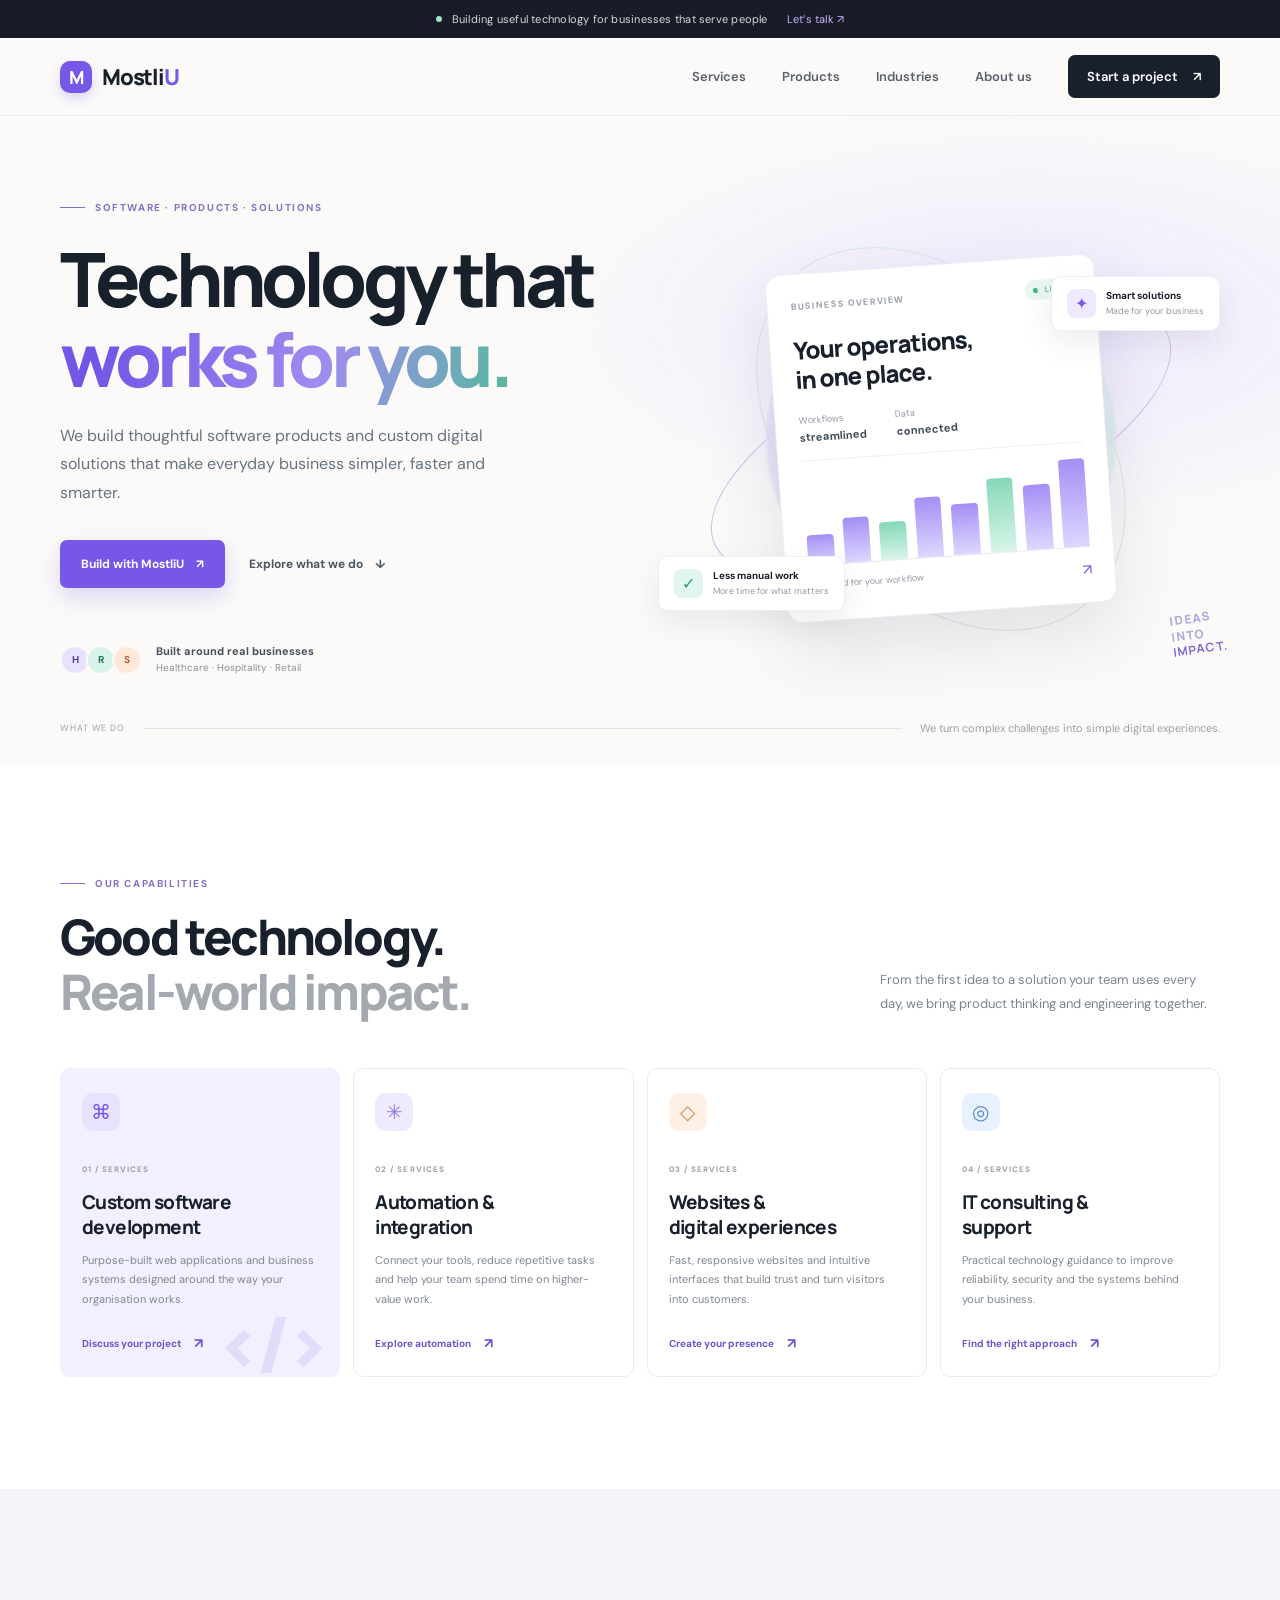
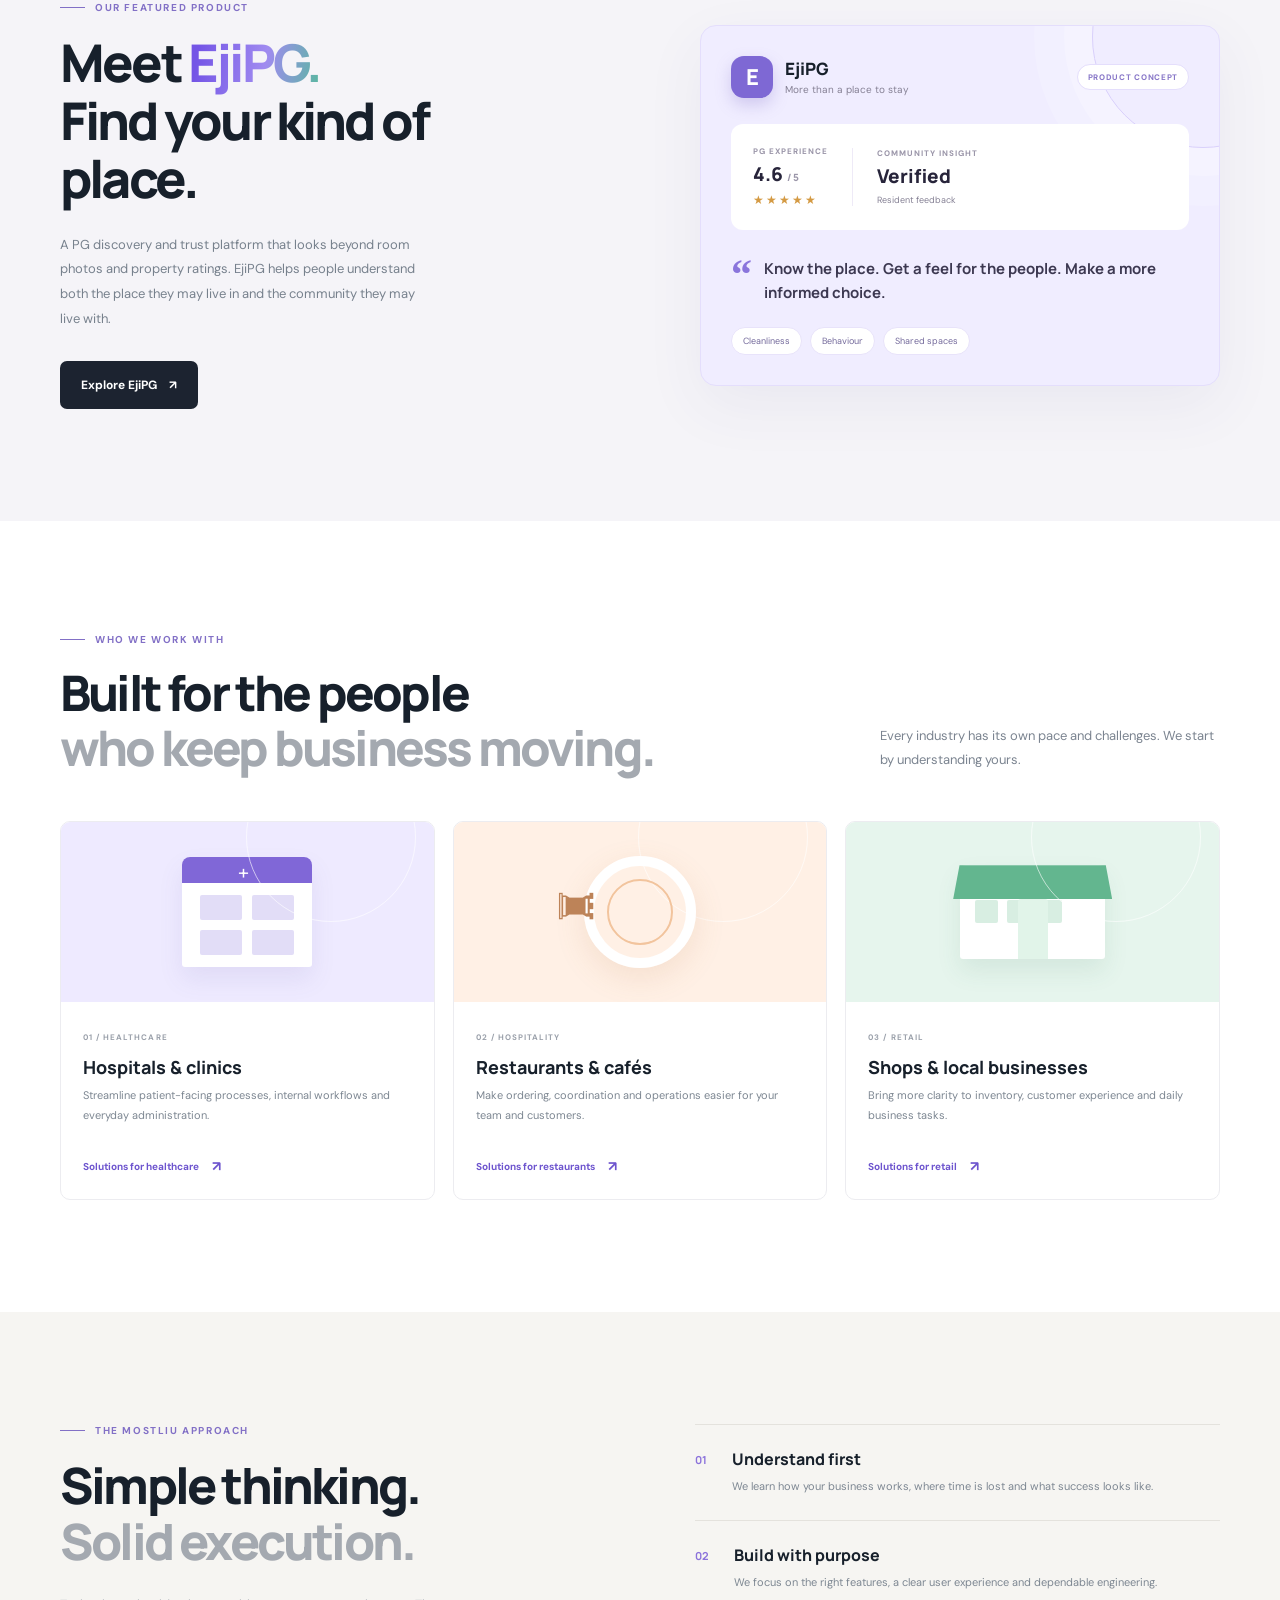
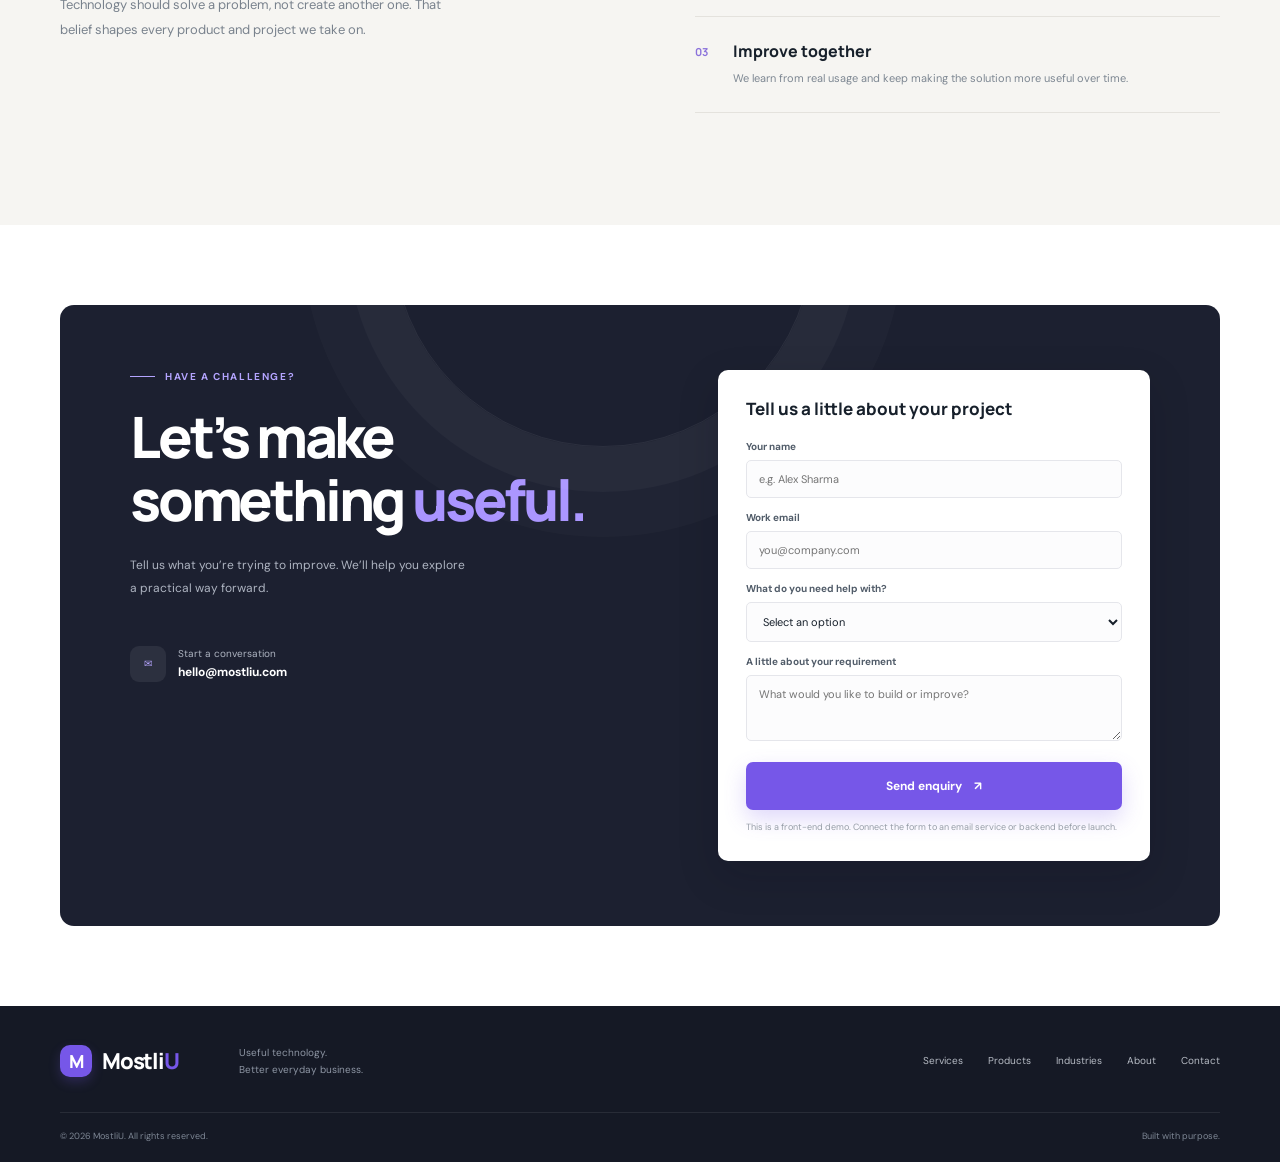
==== commit 67ea1952: "Update brand logo in index.html" ====
--- a/index.html
+++ b/index.html
@@ -11,414 +11,159 @@
   <link rel="stylesheet" href="styles.css" />
 </head>
 <body>
-
-  <div class="announcement">
-    <span class="announcement-dot"></span>
-    Building useful technology for businesses that serve people
-    <a href="contact.html">Let’s talk <span aria-hidden="true">↗</span></a>
-  </div>
-
-  <header class="site-header">
-    <nav class="nav container" aria-label="Main navigation">
-
-      <a class="brand" href="index.html" aria-label="MostliU home">
-        <img src="mostliu-logo.png" alt="MostliU" class="brand-logo">
-      </a>
-
-      <button class="menu-toggle" id="menuToggle" aria-label="Open navigation" aria-expanded="false">
-        <span></span><span></span>
-      </button>
-
-      <div class="nav-links" id="navLinks">
-        <a href="services.html">Services</a>
-        <a href="products.html">Products</a>
-        <a href="industries.html">Industries</a>
-        <a href="about.html">About us</a>
-        <a class="nav-cta" href="contact.html">Start a project <span>↗</span></a>
-      </div>
-
-    </nav>
-  </header>
+  <div class="announcement"><span class="announcement-dot"></span> Building useful technology for businesses that serve people <a href="contact.html">Let’s talk <span aria-hidden="true">↗</span></a></div>
+  <header class="site-header"><nav class="nav container" aria-label="Main navigation">
+    <a class="brand" href="index.html" aria-label="MostliU home"><span class="brand-mark">M</span><span>Mostli<span class="brand-accent">U</span></span></a>
+    <button class="menu-toggle" id="menuToggle" aria-label="Open navigation" aria-expanded="false"><span></span><span></span></button>
+    <div class="nav-links" id="navLinks">
+      <a class="" href="services.html">Services</a>
+      <a class="" href="products.html">Products</a>
+      <a class="" href="industries.html">Industries</a>
+      <a class="" href="about.html">About us</a>
+      <a class="nav-cta" href="contact.html">Start a project <span>↗</span></a>
+    </div></nav></header>
 
   <main>
-
     <section class="hero section" id="home">
       <div class="hero-grid container">
-
         <div class="hero-copy">
-          <div class="eyebrow">
-            <span class="eyebrow-line"></span>
-            SOFTWARE · PRODUCTS · SOLUTIONS
-          </div>
-
+          <div class="eyebrow"><span class="eyebrow-line"></span> SOFTWARE · PRODUCTS · SOLUTIONS</div>
           <h1>Technology that<br><span class="text-gradient">works for you.</span></h1>
-
-          <p class="hero-description">
-            We build thoughtful software products and custom digital solutions that make everyday business simpler, faster and smarter.
-          </p>
-
+          <p class="hero-description">We build thoughtful software products and custom digital solutions that make everyday business simpler, faster and smarter.</p>
           <div class="hero-actions">
             <a class="button button-primary" href="#contact">Build with MostliU <span>↗</span></a>
             <a class="button button-quiet" href="#services">Explore what we do <span>↓</span></a>
           </div>
-
           <div class="hero-proof">
-            <div class="proof-avatars">
-              <span>H</span><span>R</span><span>S</span>
-            </div>
-            <p>
-              <strong>Built around real businesses</strong><br>
-              <span>Healthcare · Hospitality · Retail</span>
-            </p>
+            <div class="proof-avatars"><span>H</span><span>R</span><span>S</span></div>
+            <p><strong>Built around real businesses</strong><br><span>Healthcare · Hospitality · Retail</span></p>
           </div>
         </div>
-
         <div class="hero-visual" aria-label="Illustration of connected business software">
-          <div class="visual-orbit orbit-one"></div>
-          <div class="visual-orbit orbit-two"></div>
+          <div class="visual-orbit orbit-one"></div><div class="visual-orbit orbit-two"></div>
           <div class="visual-glow"></div>
-
           <div class="dashboard-card">
-            <div class="dash-top">
-              <span class="dash-label">BUSINESS OVERVIEW</span>
-              <span class="live-pill"><i></i> LIVE</span>
-            </div>
-
+            <div class="dash-top"><span class="dash-label">BUSINESS OVERVIEW</span><span class="live-pill"><i></i> LIVE</span></div>
             <div class="dash-heading">Your operations,<br>in one place.</div>
-
             <div class="dash-stats">
               <div><span>Workflows</span><strong> streamlined</strong></div>
               <div><span>Data</span><strong> connected</strong></div>
             </div>
-
-            <div class="chart">
-              <div class="chart-bars">
-                <i style="height:34%"></i>
-                <i style="height:51%"></i>
-                <i style="height:43%"></i>
-                <i style="height:68%"></i>
-                <i style="height:58%"></i>
-                <i style="height:84%"></i>
-                <i style="height:73%"></i>
-                <i style="height:100%"></i>
-              </div>
-            </div>
-
-            <div class="dash-footer">
-              <span>Designed for your workflow</span>
-              <span class="footer-arrow">↗</span>
-            </div>
+            <div class="chart"><div class="chart-bars"><i style="height:34%"></i><i style="height:51%"></i><i style="height:43%"></i><i style="height:68%"></i><i style="height:58%"></i><i style="height:84%"></i><i style="height:73%"></i><i style="height:100%"></i></div></div>
+            <div class="dash-footer"><span>Designed for your workflow</span><span class="footer-arrow">↗</span></div>
           </div>
-
-          <div class="float-card float-card-top">
-            <span class="float-icon purple">✦</span>
-            <div>
-              <strong>Smart solutions</strong>
-              <small>Made for your business</small>
-            </div>
-          </div>
-
-          <div class="float-card float-card-bottom">
-            <span class="float-icon mint">✓</span>
-            <div>
-              <strong>Less manual work</strong>
-              <small>More time for what matters</small>
-            </div>
-          </div>
-
+          <div class="float-card float-card-top"><span class="float-icon purple">✦</span><div><strong>Smart solutions</strong><small>Made for your business</small></div></div>
+          <div class="float-card float-card-bottom"><span class="float-icon mint">✓</span><div><strong>Less manual work</strong><small>More time for what matters</small></div></div>
           <div class="hero-stamp">IDEAS<br>INTO<br><b>IMPACT.</b></div>
         </div>
-
       </div>
-
-      <div class="hero-bottom container">
-        <span>WHAT WE DO</span>
-        <div></div>
-        <span>We turn complex challenges into simple digital experiences.</span>
-      </div>
+      <div class="hero-bottom container"><span>WHAT WE DO</span><div></div><span>We turn complex challenges into simple digital experiences.</span></div>
     </section>
 
     <section class="section services-section" id="services">
       <div class="container">
-
         <div class="section-heading">
-          <div>
-            <div class="eyebrow"><span class="eyebrow-line"></span> OUR CAPABILITIES</div>
-            <h2>Good technology.<br><span class="muted-heading">Real-world impact.</span></h2>
-          </div>
-          <p>
-            From the first idea to a solution your team uses every day, we bring product thinking and engineering together.
-          </p>
+          <div><div class="eyebrow"><span class="eyebrow-line"></span> OUR CAPABILITIES</div><h2>Good technology.<br><span class="muted-heading">Real-world impact.</span></h2></div>
+          <p>From the first idea to a solution your team uses every day, we bring product thinking and engineering together.</p>
         </div>
-
         <div class="service-grid">
-
           <article class="service-card service-featured">
-            <div class="card-icon">⌘</div>
-            <span class="card-number">01 / SERVICES</span>
+            <div class="card-icon">⌘</div><span class="card-number">01 / SERVICES</span>
             <h3>Custom software<br>development</h3>
             <p>Purpose-built web applications and business systems designed around the way your organisation works.</p>
             <a href="#contact" class="text-link">Discuss your project <span>↗</span></a>
             <div class="service-decoration decoration-code">&lt;/&gt;</div>
           </article>
-
           <article class="service-card">
-            <div class="card-icon icon-lilac">✳</div>
-            <span class="card-number">02 / SERVICES</span>
+            <div class="card-icon icon-lilac">✳</div><span class="card-number">02 / SERVICES</span>
             <h3>Automation &<br>integration</h3>
             <p>Connect your tools, reduce repetitive tasks and help your team spend time on higher-value work.</p>
             <a href="#contact" class="text-link">Explore automation <span>↗</span></a>
           </article>
-
           <article class="service-card">
-            <div class="card-icon icon-peach">◇</div>
-            <span class="card-number">03 / SERVICES</span>
+            <div class="card-icon icon-peach">◇</div><span class="card-number">03 / SERVICES</span>
             <h3>Websites &<br>digital experiences</h3>
             <p>Fast, responsive websites and intuitive interfaces that build trust and turn visitors into customers.</p>
             <a href="#contact" class="text-link">Create your presence <span>↗</span></a>
           </article>
-
           <article class="service-card">
-            <div class="card-icon icon-blue">◎</div>
-            <span class="card-number">04 / SERVICES</span>
+            <div class="card-icon icon-blue">◎</div><span class="card-number">04 / SERVICES</span>
             <h3>IT consulting &<br>support</h3>
             <p>Practical technology guidance to improve reliability, security and the systems behind your business.</p>
             <a href="#contact" class="text-link">Find the right approach <span>↗</span></a>
           </article>
-
         </div>
       </div>
     </section>
 
     <section class="section products-section" id="products">
       <div class="container product-layout">
-
         <div class="product-intro">
           <div class="eyebrow"><span class="eyebrow-line"></span> OUR FEATURED PRODUCT</div>
           <h2>Meet <span class="text-gradient">EjiPG.</span><br>Find your kind of place.</h2>
-          <p>
-            A PG discovery and trust platform that looks beyond room photos and property ratings. EjiPG helps people understand both the place they may live in and the community they may live with.
-          </p>
+          <p>A PG discovery and trust platform that looks beyond room photos and property ratings. EjiPG helps people understand both the place they may live in and the community they may live with.</p>
           <a class="button button-dark" href="ejipg.html">Explore EjiPG <span>↗</span></a>
         </div>
-
         <div class="ejipg-preview">
-          <div class="ejipg-preview-top">
-            <span class="ejipg-mark">E</span>
-            <div>
-              <strong>EjiPG</strong>
-              <small>More than a place to stay</small>
-            </div>
-            <span class="preview-pill">PRODUCT CONCEPT</span>
-          </div>
-
-          <div class="preview-rating">
-            <div>
-              <span class="preview-label">PG EXPERIENCE</span>
-              <strong>4.6 <small>/ 5</small></strong>
-              <span class="stars">★★★★★</span>
-            </div>
-            <div class="preview-divider"></div>
-            <div>
-              <span class="preview-label">COMMUNITY INSIGHT</span>
-              <strong>Verified</strong>
-              <small>Resident feedback</small>
-            </div>
-          </div>
-
-          <div class="preview-quote">
-            <span>“</span>
-            <p>Know the place. Get a feel for the people. Make a more informed choice.</p>
-          </div>
-
-          <div class="preview-tags">
-            <span>Cleanliness</span>
-            <span>Behaviour</span>
-            <span>Shared spaces</span>
-          </div>
+          <div class="ejipg-preview-top"><span class="ejipg-mark">E</span><div><strong>EjiPG</strong><small>More than a place to stay</small></div><span class="preview-pill">PRODUCT CONCEPT</span></div>
+          <div class="preview-rating"><div><span class="preview-label">PG EXPERIENCE</span><strong>4.6 <small>/ 5</small></strong><span class="stars">★★★★★</span></div><div class="preview-divider"></div><div><span class="preview-label">COMMUNITY INSIGHT</span><strong>Verified</strong><small>Resident feedback</small></div></div>
+          <div class="preview-quote"><span>“</span><p>Know the place. Get a feel for the people. Make a more informed choice.</p></div>
+          <div class="preview-tags"><span>Cleanliness</span><span>Behaviour</span><span>Shared spaces</span></div>
         </div>
-
       </div>
     </section>
 
     <section class="section industries-section" id="industries">
       <div class="container">
-
         <div class="section-heading industries-heading">
-          <div>
-            <div class="eyebrow"><span class="eyebrow-line"></span> WHO WE WORK WITH</div>
-            <h2>Built for the people<br><span class="muted-heading">who keep business moving.</span></h2>
-          </div>
+          <div><div class="eyebrow"><span class="eyebrow-line"></span> WHO WE WORK WITH</div><h2>Built for the people<br><span class="muted-heading">who keep business moving.</span></h2></div>
           <p>Every industry has its own pace and challenges. We start by understanding yours.</p>
         </div>
-
         <div class="industry-grid">
-
           <article class="industry-card">
-            <div class="industry-art hospital-art">
-              <div class="hospital-building">
-                <span>+</span><i></i><i></i><i></i><i></i>
-              </div>
-              <div class="art-orb"></div>
-            </div>
-            <div class="industry-content">
-              <span>01 / HEALTHCARE</span>
-              <h3>Hospitals & clinics</h3>
-              <p>Streamline patient-facing processes, internal workflows and everyday administration.</p>
-              <a href="#contact" class="text-link">Solutions for healthcare <span>↗</span></a>
-            </div>
+            <div class="industry-art hospital-art"><div class="hospital-building"><span>+</span><i></i><i></i><i></i><i></i></div><div class="art-orb"></div></div>
+            <div class="industry-content"><span>01 / HEALTHCARE</span><h3>Hospitals & clinics</h3><p>Streamline patient-facing processes, internal workflows and everyday administration.</p><a href="#contact" class="text-link">Solutions for healthcare <span>↗</span></a></div>
           </article>
-
           <article class="industry-card">
-            <div class="industry-art restaurant-art">
-              <div class="plate"><div></div></div>
-              <div class="fork">♜</div>
-              <div class="art-orb"></div>
-            </div>
-            <div class="industry-content">
-              <span>02 / HOSPITALITY</span>
-              <h3>Restaurants & cafés</h3>
-              <p>Make ordering, coordination and operations easier for your team and customers.</p>
-              <a href="#contact" class="text-link">Solutions for restaurants <span>↗</span></a>
-            </div>
+            <div class="industry-art restaurant-art"><div class="plate"><div></div></div><div class="fork">♜</div><div class="art-orb"></div></div>
+            <div class="industry-content"><span>02 / HOSPITALITY</span><h3>Restaurants & cafés</h3><p>Make ordering, coordination and operations easier for your team and customers.</p><a href="#contact" class="text-link">Solutions for restaurants <span>↗</span></a></div>
           </article>
-
           <article class="industry-card">
-            <div class="industry-art retail-art">
-              <div class="store">
-                <span></span><i></i><i></i><i></i>
-              </div>
-              <div class="art-orb"></div>
-            </div>
-            <div class="industry-content">
-              <span>03 / RETAIL</span>
-              <h3>Shops & local businesses</h3>
-              <p>Bring more clarity to inventory, customer experience and daily business tasks.</p>
-              <a href="#contact" class="text-link">Solutions for retail <span>↗</span></a>
-            </div>
+            <div class="industry-art retail-art"><div class="store"><span></span><i></i><i></i><i></i></div><div class="art-orb"></div></div>
+            <div class="industry-content"><span>03 / RETAIL</span><h3>Shops & local businesses</h3><p>Bring more clarity to inventory, customer experience and daily business tasks.</p><a href="#contact" class="text-link">Solutions for retail <span>↗</span></a></div>
           </article>
-
         </div>
       </div>
     </section>
 
     <section class="section approach-section" id="about">
       <div class="container approach-layout">
-
-        <div>
-          <div class="eyebrow"><span class="eyebrow-line"></span> THE MOSTLIU APPROACH</div>
-          <h2>Simple thinking.<br><span class="muted-heading">Solid execution.</span></h2>
-          <p class="approach-lead">
-            Technology should solve a problem, not create another one. That belief shapes every product and project we take on.
-          </p>
+        <div><div class="eyebrow"><span class="eyebrow-line"></span> THE MOSTLIU APPROACH</div><h2>Simple thinking.<br><span class="muted-heading">Solid execution.</span></h2><p class="approach-lead">Technology should solve a problem, not create another one. That belief shapes every product and project we take on.</p></div>
+        <div class="steps">
+          <div class="step"><span>01</span><div><h3>Understand first</h3><p>We learn how your business works, where time is lost and what success looks like.</p></div></div>
+          <div class="step"><span>02</span><div><h3>Build with purpose</h3><p>We focus on the right features, a clear user experience and dependable engineering.</p></div></div>
+          <div class="step"><span>03</span><div><h3>Improve together</h3><p>We learn from real usage and keep making the solution more useful over time.</p></div></div>
         </div>
-
-        <div class="steps">
-          <div class="step">
-            <span>01</span>
-            <div>
-              <h3>Understand first</h3>
-              <p>We learn how your business works, where time is lost and what success looks like.</p>
-            </div>
-          </div>
-
-          <div class="step">
-            <span>02</span>
-            <div>
-              <h3>Build with purpose</h3>
-              <p>We focus on the right features, a clear user experience and dependable engineering.</p>
-            </div>
-          </div>
-
-          <div class="step">
-            <span>03</span>
-            <div>
-              <h3>Improve together</h3>
-              <p>We learn from real usage and keep making the solution more useful over time.</p>
-            </div>
-          </div>
-        </div>
-
       </div>
     </section>
 
     <section class="contact-section section" id="contact">
       <div class="container contact-panel">
-
-        <div class="contact-copy">
-          <div class="eyebrow eyebrow-light"><span class="eyebrow-line"></span> HAVE A CHALLENGE?</div>
-          <h2>Let’s make<br>something <span>useful.</span></h2>
-          <p>Tell us what you’re trying to improve. We’ll help you explore a practical way forward.</p>
-
-          <div class="contact-detail">
-            <span class="contact-detail-icon">✉</span>
-            <span>Start a conversation<br><strong>hello@mostliu.com</strong></span>
-          </div>
-        </div>
-
+        <div class="contact-copy"><div class="eyebrow eyebrow-light"><span class="eyebrow-line"></span> HAVE A CHALLENGE?</div><h2>Let’s make<br>something <span>useful.</span></h2><p>Tell us what you’re trying to improve. We’ll help you explore a practical way forward.</p><div class="contact-detail"><span class="contact-detail-icon">✉</span><span>Start a conversation<br><strong>hello@mostliu.com</strong></span></div></div>
         <form class="contact-form" id="contactForm">
           <h3>Tell us a little about your project</h3>
-
-          <label for="name">Your name</label>
-          <input id="name" name="name" type="text" placeholder="e.g. Alex Sharma" required>
-
-          <label for="email">Work email</label>
-          <input id="email" name="email" type="email" placeholder="you@company.com" required>
-
+          <label for="name">Your name</label><input id="name" name="name" type="text" placeholder="e.g. Alex Sharma" required>
+          <label for="email">Work email</label><input id="email" name="email" type="email" placeholder="you@company.com" required>
           <label for="business">What do you need help with?</label>
-          <select id="business" name="business" required>
-            <option value="">Select an option</option>
-            <option>Custom software</option>
-            <option>Hospital / healthcare solution</option>
-            <option>Restaurant / hospitality solution</option>
-            <option>Retail / shop solution</option>
-            <option>Website development</option>
-            <option>Automation / integration</option>
-            <option>Something else</option>
-          </select>
-
-          <label for="message">A little about your requirement</label>
-          <textarea id="message" name="message" rows="3" placeholder="What would you like to build or improve?"></textarea>
-
-          <button class="button button-primary submit-button" type="submit">
-            Send enquiry <span>↗</span>
-          </button>
-
-          <p class="form-message" id="formMessage" role="status">
-            This is a front-end demo. Connect the form to an email service or backend before launch.
-          </p>
+          <select id="business" name="business" required><option value="">Select an option</option><option>Custom software</option><option>Hospital / healthcare solution</option><option>Restaurant / hospitality solution</option><option>Retail / shop solution</option><option>Website development</option><option>Automation / integration</option><option>Something else</option></select>
+          <label for="message">A little about your requirement</label><textarea id="message" name="message" rows="3" placeholder="What would you like to build or improve?"></textarea>
+          <button class="button button-primary submit-button" type="submit">Send enquiry <span>↗</span></button>
+          <p class="form-message" id="formMessage" role="status">This is a front-end demo. Connect the form to an email service or backend before launch.</p>
         </form>
-
       </div>
     </section>
-
   </main>
 
-  <footer class="footer">
-    <div class="container footer-main">
-      <a class="brand brand-footer" href="index.html">
-        <span class="brand-mark">M</span>
-        <span>Mostli<span class="brand-accent">U</span></span>
-      </a>
-
-      <p>Useful technology.<br>Better everyday business.</p>
-
-      <div class="footer-links">
-        <a href="services.html">Services</a>
-        <a href="products.html">Products</a>
-        <a href="industries.html">Industries</a>
-        <a href="about.html">About</a>
-        <a href="contact.html">Contact</a>
-      </div>
-    </div>
-
-    <div class="container footer-bottom">
-      <span>© <span id="year"></span> MostliU. All rights reserved.</span>
-      <span>Built with purpose.</span>
-    </div>
-  </footer>
-
-  <script src="script.js"></script>
-
+  <footer class="footer"><div class="container footer-main"><a class="brand brand-footer" href="index.html"><span class="brand-mark">M</span><span>Mostli<span class="brand-accent">U</span></span></a><p>Useful technology.<br>Better everyday business.</p><div class="footer-links"><a href="services.html">Services</a><a href="products.html">Products</a><a href="industries.html">Industries</a><a href="about.html">About</a><a href="contact.html">Contact</a></div></div><div class="container footer-bottom"><span>© <span id="year"></span> MostliU. All rights reserved.</span><span>Built with purpose.</span></div></footer><script src="script.js"></script>
 </body>
 </html>
